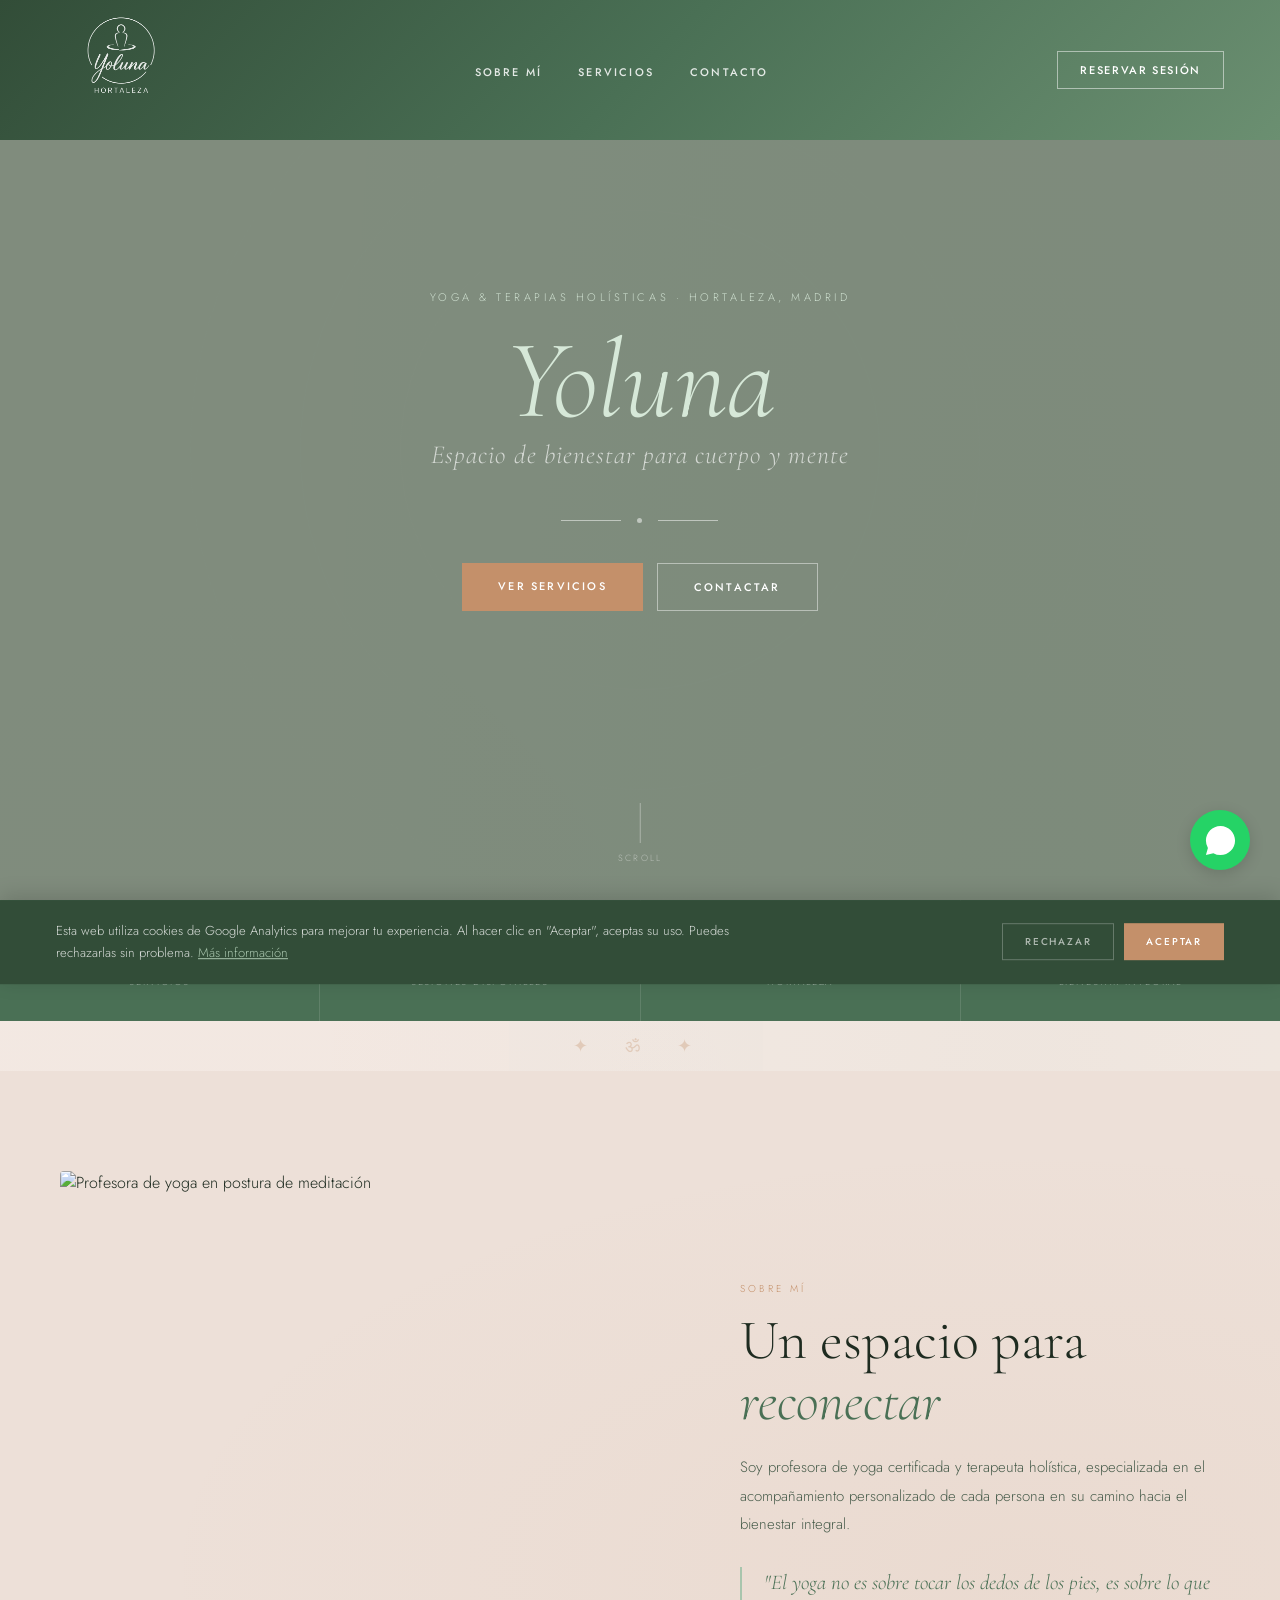
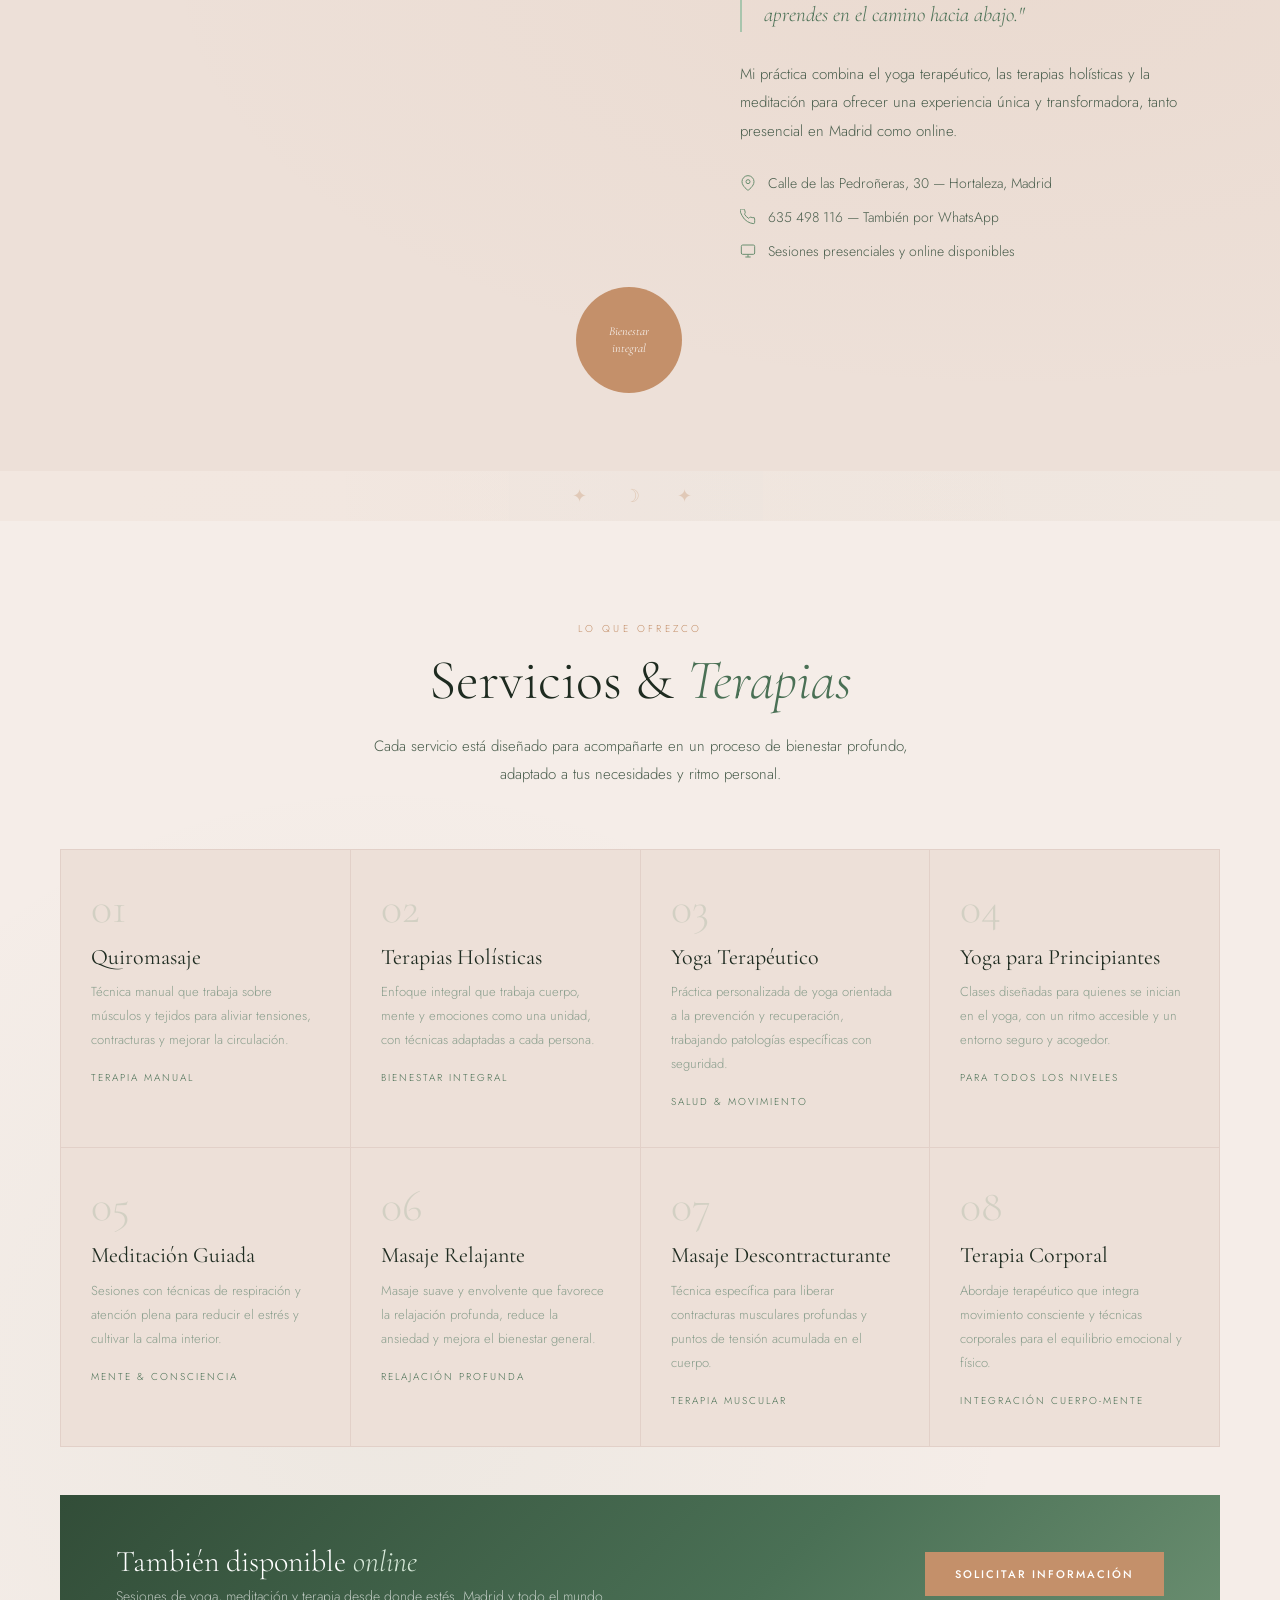
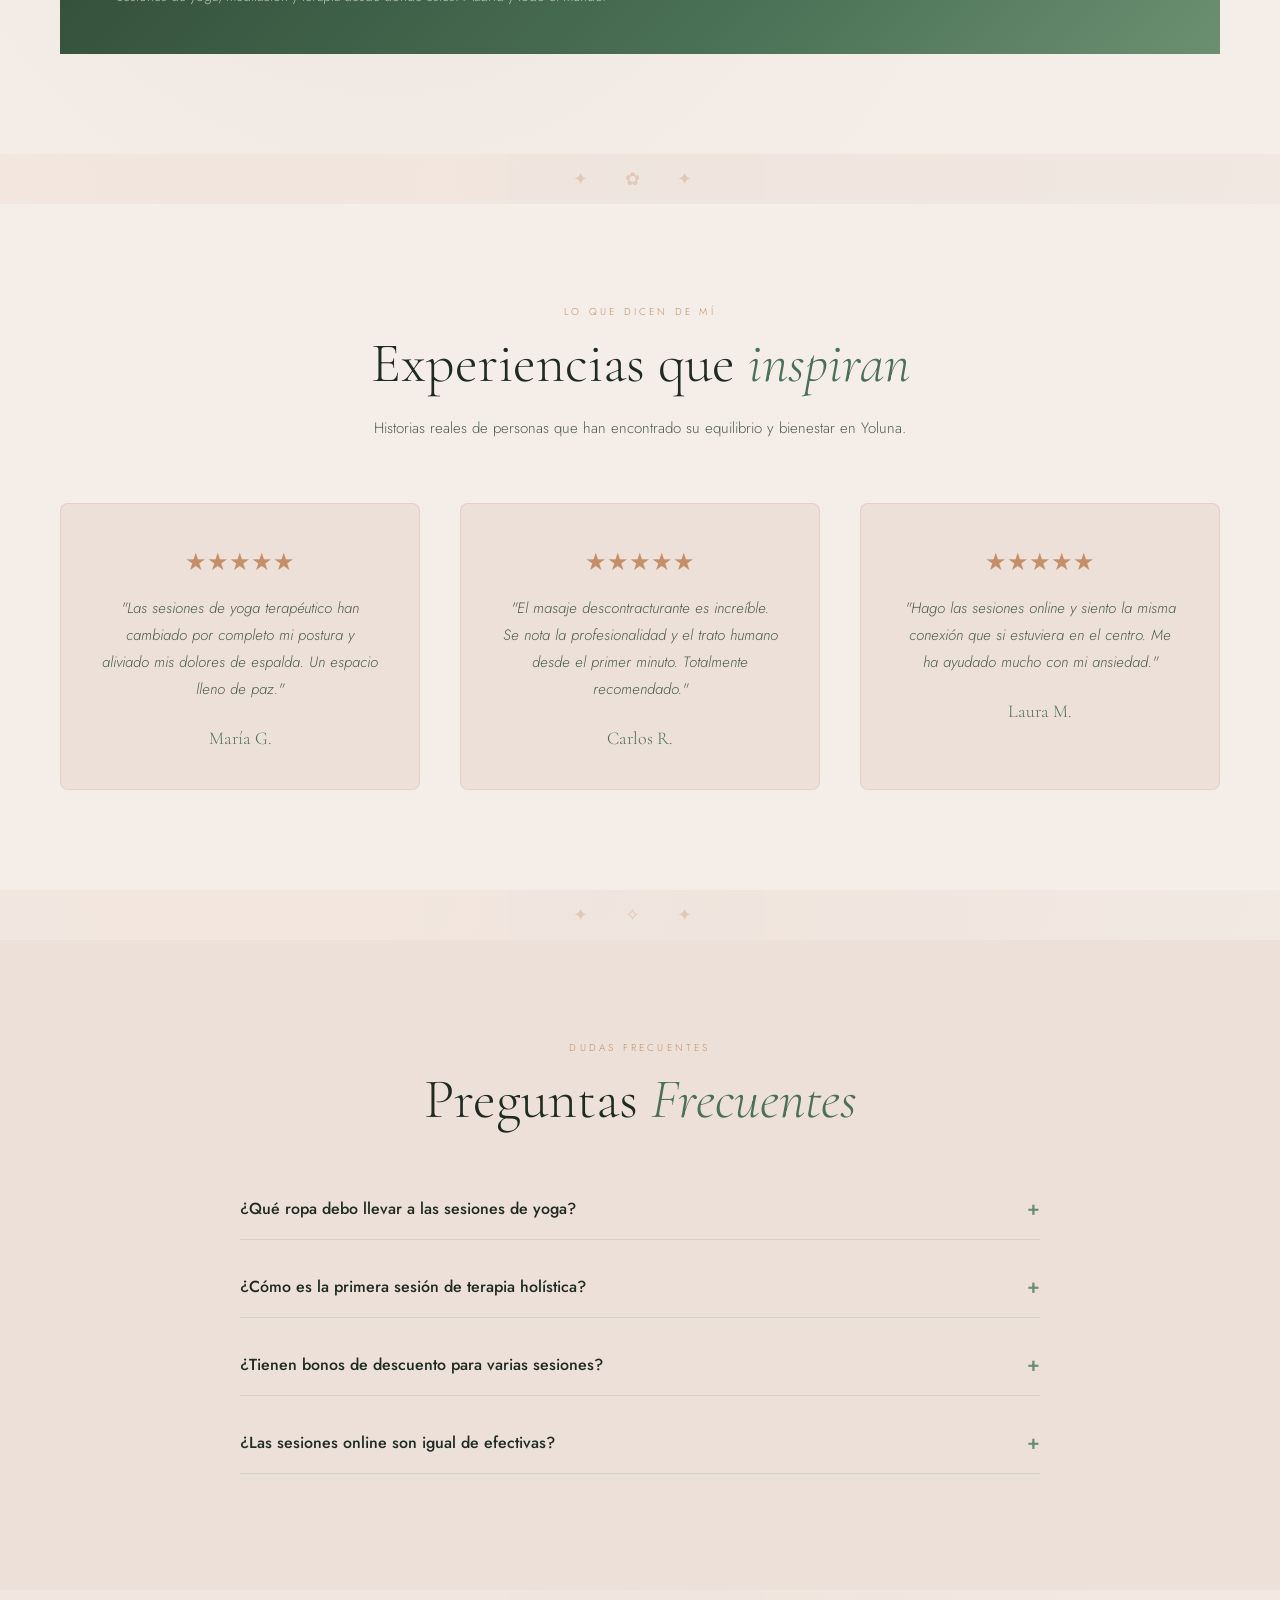
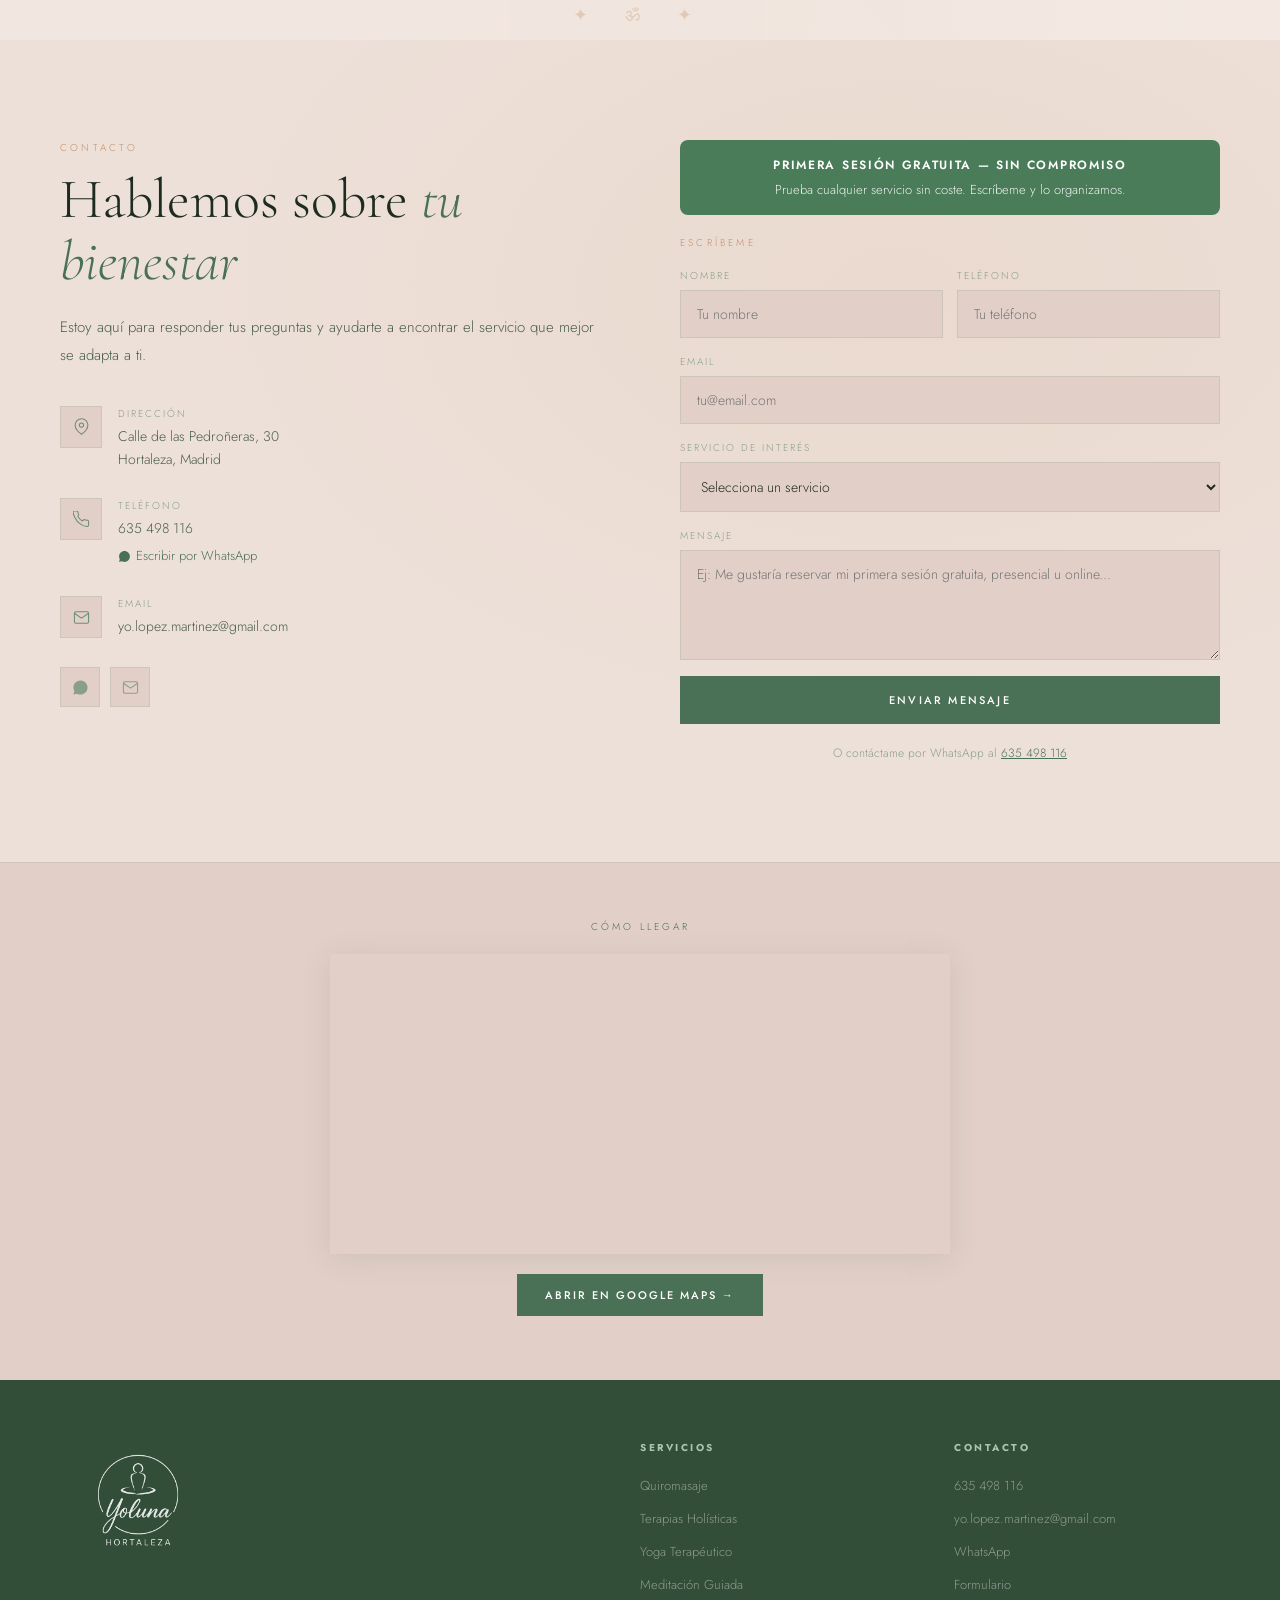
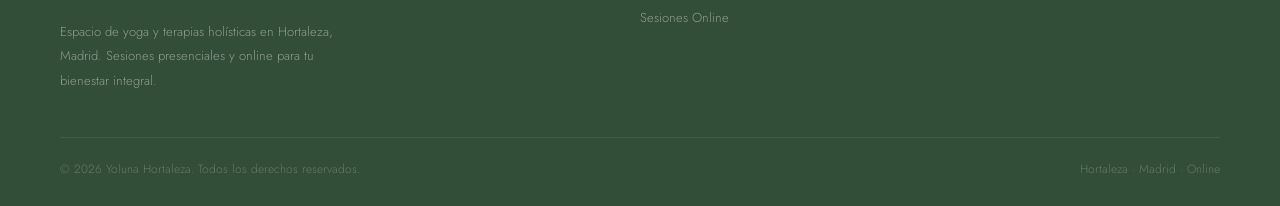
==== index.html @ 214abacf "feat: add cookie consent banner + Google Consent Mode v2" ====
<!DOCTYPE html>
<html lang="es">
<head>
  <!-- Google Consent Mode — denegado hasta aceptar cookies -->
  <script>
    window.dataLayer = window.dataLayer || [];
    function gtag(){dataLayer.push(arguments);}
    gtag('consent', 'default', {
      'ad_storage': 'denied',
      'ad_user_data': 'denied',
      'ad_personalization': 'denied',
      'analytics_storage': 'denied',
      'functionality_storage': 'granted',
      'personalization_storage': 'denied',
      'security_storage': 'granted',
      'wait_for_update': 500
    });
    gtag('js', new Date());
    gtag('config', 'G-PD799NX9HR');
  </script>
  <!-- Google tag (gtag.js) -->
  <script async src="https://www.googletagmanager.com/gtag/js?id=G-PD799NX9HR"></script>
  <meta charset="UTF-8"/>
  <meta name="viewport" content="width=device-width, initial-scale=1.0"/>
  <title>Yoga en Hortaleza | Yoluna — Terapias Holísticas & Bienestar en Madrid</title>
  
  <!-- SEO Meta Tags -->
  <meta name="description" content="Yoga en Hortaleza, Madrid. Descubre Yoluna: yoga terapéutico, masajes descontracturantes, masajes relajantes y terapias holísticas en un espacio de bienestar único. Sesiones presenciales y online."/>
  <meta name="keywords" content="yoga terapéutico, terapias holísticas, masajes, Hortaleza, Madrid, bienestar, meditación, quiromasaje"/>
  <meta name="author" content="Yoluna Hortaleza"/>
  
  <!-- Open Graph / Social Media -->
  <meta property="og:type" content="website"/>
  <meta property="og:title" content="Yoluna Hortaleza — Yoga & Terapias Holísticas"/>
  <meta property="og:description" content="Espacio de bienestar para cuerpo y mente en Hortaleza, Madrid. Yoga, meditación y terapias holísticas."/>
  <meta property="og:image" content="https://yoluna-hortaleza.netlify.app/logo.png"/>
  <meta property="og:url" content="https://yoluna-hortaleza.netlify.app"/>
  <meta property="og:locale" content="es_ES"/>
  
  <!-- Favicon -->
  <link rel="icon" type="image/svg+xml" href="data:image/svg+xml,<svg xmlns='http://www.w3.org/2000/svg' viewBox='0 0 100 100'><text y='.9em' font-size='90'>🌿</text></svg>"/>
  
  <!-- Google Fonts Preconnect -->
  <link rel="preconnect" href="https://fonts.googleapis.com"/>
  <link rel="preconnect" href="https://fonts.gstatic.com" crossorigin/>
  <link href="https://fonts.googleapis.com/css2?family=Cormorant+Garamond:ital,wght@0,300;0,400;0,600;1,300;1,400;1,600&family=Jost:wght@300;400;500&display=swap" rel="stylesheet"/>
  
  <link rel="stylesheet" href="styles.css"/>

  <!-- JSON-LD Structured Data -->
  <script type="application/ld+json">
  {
    "@context": "https://schema.org",
    "@graph": [
      {
        "@type": "WebSite",
        "@id": "https://yoluna-hortaleza.netlify.app/#website",
        "url": "https://yoluna-hortaleza.netlify.app",
        "name": "Yoluna Hortaleza",
        "description": "Yoga en Hortaleza, Madrid. Yoga terapéutico, terapias holísticas, masajes descontracturantes y masajes relajantes. Sesiones presenciales y online.",
        "publisher": {
          "@type": "LocalBusiness",
          "@id": "https://yoluna-hortaleza.netlify.app/#business"
        }
      },
      {
        "@type": "LocalBusiness",
        "@id": "https://yoluna-hortaleza.netlify.app/#business",
        "name": "Yoluna Hortaleza",
        "description": "Yoga en Hortaleza, Madrid. Yoga terapéutico, terapias holísticas, masajes descontracturantes y masajes relajantes. Sesiones presenciales y online.",
        "url": "https://yoluna-hortaleza.netlify.app",
        "telephone": "+34635498116",
        "email": "yo.lopez.martinez@gmail.com",
        "image": "https://yoluna-hortaleza.netlify.app/logo.png",
        "address": {
          "@type": "PostalAddress",
          "streetAddress": "Calle de las Pedroñeras, 30",
          "addressLocality": "Madrid",
          "addressRegion": "Madrid",
          "postalCode": "28033",
          "addressCountry": "ES"
        },
        "geo": {
          "@type": "GeoCoordinates",
          "latitude": 40.4739,
          "longitude": -3.6527
        },
        "openingHoursSpecification": {
          "@type": "OpeningHoursSpecification",
          "dayOfWeek": ["Monday","Tuesday","Wednesday","Thursday","Friday"],
          "opens": "09:00",
          "closes": "20:00"
        },
        "areaServed": ["Madrid", "Online"],
        "priceRange": "€€",
        "sameAs": [
          "https://wa.me/34635498116",
          "https://maps.google.com/?cid=0xb29cdc16118092bb"
        ],
        "hasOfferCatalog": {
          "@type": "OfferCatalog",
          "name": "Servicios de bienestar",
          "itemListElement": [
            { "@type": "Offer", "itemOffered": { "@type": "Service", "name": "Quiromasaje" } },
            { "@type": "Offer", "itemOffered": { "@type": "Service", "name": "Terapias Holísticas" } },
            { "@type": "Offer", "itemOffered": { "@type": "Service", "name": "Yoga Terapéutico" } },
            { "@type": "Offer", "itemOffered": { "@type": "Service", "name": "Meditación Guiada" } },
            { "@type": "Offer", "itemOffered": { "@type": "Service", "name": "Masaje Relajante" } },
            { "@type": "Offer", "itemOffered": { "@type": "Service", "name": "Masaje Descontracturante" } },
            { "@type": "Offer", "itemOffered": { "@type": "Service", "name": "Terapia Corporal" } },
            { "@type": "Offer", "itemOffered": { "@type": "Service", "name": "Sesiones Online" } }
          ]
        }
      },
      {
        "@type": "BreadcrumbList",
        "@id": "https://yoluna-hortaleza.netlify.app/#breadcrumb",
        "itemListElement": [
          {
            "@type": "ListItem",
            "position": 1,
            "name": "Inicio",
            "item": "https://yoluna-hortaleza.netlify.app/"
          },
          {
            "@type": "ListItem",
            "position": 2,
            "name": "Servicios",
            "item": "https://yoluna-hortaleza.netlify.app/#servicios"
          },
          {
            "@type": "ListItem",
            "position": 3,
            "name": "Contacto",
            "item": "https://yoluna-hortaleza.netlify.app/#contacto"
          }
        ]
      },
      {
        "@type": "Review",
        "@id": "https://yoluna-hortaleza.netlify.app/#review-1",
        "author": {
          "@type": "Person",
          "name": "María G."
        },
        "reviewBody": "Las sesiones de yoga terapéutico han cambiado por completo mi postura y aliviado mis dolores de espalda. Un espacio lleno de paz.",
        "reviewRating": {
          "@type": "Rating",
          "ratingValue": "5",
          "bestRating": "5"
        },
        "itemReviewed": {
          "@type": "LocalBusiness",
          "@id": "https://yoluna-hortaleza.netlify.app/#business"
        }
      },
      {
        "@type": "Review",
        "@id": "https://yoluna-hortaleza.netlify.app/#review-2",
        "author": {
          "@type": "Person",
          "name": "Carlos R."
        },
        "reviewBody": "El masaje descontracturante es increíble. Se nota la profesionalidad y el trato humano desde el primer minuto. Totalmente recomendado.",
        "reviewRating": {
          "@type": "Rating",
          "ratingValue": "5",
          "bestRating": "5"
        },
        "itemReviewed": {
          "@type": "LocalBusiness",
          "@id": "https://yoluna-hortaleza.netlify.app/#business"
        }
      },
      {
        "@type": "Review",
        "@id": "https://yoluna-hortaleza.netlify.app/#review-3",
        "author": {
          "@type": "Person",
          "name": "Laura M."
        },
        "reviewBody": "Hago las sesiones online y siento la misma conexión que si estuviera en el centro. Me ha ayudado mucho con mi ansiedad.",
        "reviewRating": {
          "@type": "Rating",
          "ratingValue": "5",
          "bestRating": "5"
        },
        "itemReviewed": {
          "@type": "LocalBusiness",
          "@id": "https://yoluna-hortaleza.netlify.app/#business"
        }
      }
    ]
  }
  </script>
</head>
<body>

  

<!-- ══ NAV ══ -->
<nav id="navbar">
  <a class="nav-logo" href="#hero">
    <img src="logo.png" alt="Yoluna Hortaleza">
  </a>
  <ul class="nav-links">
    <li><a href="#nosotros">Sobre mí</a></li>
    <li><a href="#servicios">Servicios</a></li>
    <li><a href="#contacto">Contacto</a></li>
  </ul>
  <a class="nav-cta" href="#contacto">Reservar sesión</a>
  <div class="hamburger" id="hamburger" onclick="toggleMenu()" aria-label="Abrir menú" role="button" tabindex="0">
    <span></span><span></span><span></span>
  </div>
</nav>

<!-- ══ MOBILE MENU ══ -->
<div class="mobile-menu" id="mobileMenu">
  <button class="mobile-close" onclick="toggleMenu()" aria-label="Cerrar menú">✕</button>
  <a href="#nosotros" onclick="toggleMenu()">Sobre mí</a>
  <a href="#servicios" onclick="toggleMenu()">Servicios</a>
  <a href="#contacto" onclick="toggleMenu()">Contacto</a>
  <a href="#contacto" onclick="toggleMenu()" class="mobile-reservar">Reservar sesión</a>
</div>

<main>
<!-- ══ HERO ══ -->
<section id="hero">
  <div class="hero-slider">
    <div class="hero-slide slide-1"></div>
    <div class="hero-slide slide-2"></div>
    <div class="hero-slide slide-3"></div>
    <div class="hero-overlay"></div>
  </div>
  <div class="hero-ring hr1"></div>
  <div class="hero-ring hr2"></div>
  <div class="hero-ring hr3"></div>
  <div class="hero-content">
    <p class="hero-eyebrow">Yoga &amp; Terapias Holísticas · Hortaleza, Madrid</p>
    <h1 class="hero-title"><em>Yoluna</em></h1>
    <p class="hero-subtitle">Espacio de bienestar para cuerpo y mente</p>
    <div class="hero-ornament"><div class="hero-ornament-dot"></div></div>
    <div class="hero-actions">
      <a class="btn-primary" href="#servicios">Ver servicios</a>
      <a class="btn-outline" href="#contacto">Contactar</a>
    </div>
  </div>
  <div class="hero-scroll">
    <div class="scroll-line"></div>
    <span>Scroll</span>
  </div>
</section>

<!-- ══ STRIP ══ -->
<div class="intro-strip">
  <div class="intro-stat"><div class="num">8</div><div class="label">Servicios</div></div>
  <div class="intro-stat"><div class="num">Online</div><div class="label">Sesiones disponibles</div></div>
  <div class="intro-stat"><div class="num">Madrid</div><div class="label">Hortaleza</div></div>
  <div class="intro-stat"><div class="num">360°</div><div class="label">Bienestar integral</div></div>
</div>

<!-- Separador espiritual -->
<div class="section-ornament">✦ ॐ ✦</div>

<!-- ══ ABOUT ══ -->
<section id="nosotros">
  <div class="about-inner">
    <div class="about-image-wrap fade-in">
      <img src="https://images.unsplash.com/photo-1599901860904-17e6ed7083a0?q=80&w=800&auto=format&fit=crop" alt="Profesora de yoga en postura de meditación" loading="lazy" width="600" height="800" style="width:100%; display:block; aspect-ratio:3/4; object-fit:cover; border-radius: 4px;">
      <div class="about-badge"><span>Bienestar<br>integral</span></div>
    </div>

    <div class="about-content fade-in d1">
      <p class="section-eyebrow">Sobre mí</p>
      <h2 class="section-title">Un espacio para <em>reconectar</em></h2>
      <p class="section-body">Soy profesora de yoga certificada y terapeuta holística, especializada en el acompañamiento personalizado de cada persona en su camino hacia el bienestar integral.</p>
      <blockquote class="about-quote">"El yoga no es sobre tocar los dedos de los pies, es sobre lo que aprendes en el camino hacia abajo."</blockquote>
      <p class="section-body">Mi práctica combina el yoga terapéutico, las terapias holísticas y la meditación para ofrecer una experiencia única y transformadora, tanto presencial en Madrid como online.</p>
      <div class="about-info">
        <div class="about-info-item">
          <svg width="16" height="16" viewBox="0 0 24 24" fill="none" stroke="currentColor" stroke-width="1.5"><path d="M21 10c0 7-9 13-9 13s-9-6-9-13a9 9 0 0118 0z"/><circle cx="12" cy="10" r="3"/></svg>
          <span>Calle de las Pedroñeras, 30 — Hortaleza, Madrid</span>
        </div>
        <div class="about-info-item">
          <svg width="16" height="16" viewBox="0 0 24 24" fill="none" stroke="currentColor" stroke-width="1.5"><path d="M22 16.92v3a2 2 0 01-2.18 2 19.79 19.79 0 01-8.63-3.07A19.5 19.5 0 013.07 9.8a19.79 19.79 0 01-3.07-8.63A2 2 0 012 0h3a2 2 0 012 1.72c.127.96.361 1.903.7 2.81a2 2 0 01-.45 2.11L6.91 7.91a16 16 0 006.16 6.16l1.27-1.27a2 2 0 012.11-.45c.907.339 1.85.573 2.81.7A2 2 0 0122 14.92z"/></svg>
          <span>635 498 116 — También por WhatsApp</span>
        </div>
        <div class="about-info-item">
          <svg width="16" height="16" viewBox="0 0 24 24" fill="none" stroke="currentColor" stroke-width="1.5"><rect x="2" y="3" width="20" height="14" rx="2"/><path d="M8 21h8m-4-4v4"/></svg>
          <span>Sesiones presenciales y online disponibles</span>
        </div>
      </div>
    </div>
  </div>
</section>

<!-- Separador espiritual -->
<div class="section-ornament">✦ ☽ ✦</div>

<!-- ══ SERVICES ══ -->
<section id="servicios">
  <div class="services-inner">
    <div class="services-header fade-in">
      <p class="section-eyebrow">Lo que ofrezco</p>
      <h2 class="section-title">Servicios &amp; <em>Terapias</em></h2>
      <p class="section-body">Cada servicio está diseñado para acompañarte en un proceso de bienestar profundo, adaptado a tus necesidades y ritmo personal.</p>
    </div>
    <div class="services-grid">
      <div class="service-card fade-in"><div class="service-number">01</div><h3 class="service-name">Quiromasaje</h3><p class="service-desc">Técnica manual que trabaja sobre músculos y tejidos para aliviar tensiones, contracturas y mejorar la circulación.</p><span class="service-tag">Terapia manual</span></div>
      <div class="service-card fade-in d1"><div class="service-number">02</div><h3 class="service-name">Terapias Holísticas</h3><p class="service-desc">Enfoque integral que trabaja cuerpo, mente y emociones como una unidad, con técnicas adaptadas a cada persona.</p><span class="service-tag">Bienestar integral</span></div>
      <div class="service-card fade-in d2"><div class="service-number">03</div><h3 class="service-name">Yoga Terapéutico</h3><p class="service-desc">Práctica personalizada de yoga orientada a la prevención y recuperación, trabajando patologías específicas con seguridad.</p><span class="service-tag">Salud &amp; movimiento</span></div>
      <div class="service-card fade-in"><div class="service-number">04</div><h3 class="service-name">Yoga para Principiantes</h3><p class="service-desc">Clases diseñadas para quienes se inician en el yoga, con un ritmo accesible y un entorno seguro y acogedor.</p><span class="service-tag">Para todos los niveles</span></div>
      <div class="service-card fade-in d1"><div class="service-number">05</div><h3 class="service-name">Meditación Guiada</h3><p class="service-desc">Sesiones con técnicas de respiración y atención plena para reducir el estrés y cultivar la calma interior.</p><span class="service-tag">Mente &amp; consciencia</span></div>
      <div class="service-card fade-in d2"><div class="service-number">06</div><h3 class="service-name">Masaje Relajante</h3><p class="service-desc">Masaje suave y envolvente que favorece la relajación profunda, reduce la ansiedad y mejora el bienestar general.</p><span class="service-tag">Relajación profunda</span></div>
      <div class="service-card fade-in"><div class="service-number">07</div><h3 class="service-name">Masaje Descontracturante</h3><p class="service-desc">Técnica específica para liberar contracturas musculares profundas y puntos de tensión acumulada en el cuerpo.</p><span class="service-tag">Terapia muscular</span></div>
      <div class="service-card fade-in d1"><div class="service-number">08</div><h3 class="service-name">Terapia Corporal</h3><p class="service-desc">Abordaje terapéutico que integra movimiento consciente y técnicas corporales para el equilibrio emocional y físico.</p><span class="service-tag">Integración cuerpo-mente</span></div>
    </div>
    <div class="online-banner fade-in">
      <div>
        <h3>También disponible <em>online</em></h3>
        <p>Sesiones de yoga, meditación y terapia desde donde estés. Madrid y todo el mundo.</p>
      </div>
      <a class="btn-online" href="#contacto">Solicitar información</a>
    </div>
  </div>
</section>

<!-- Separador espiritual -->
<div class="section-ornament">✦ ✿ ✦</div>

<!-- ══ TESTIMONIOS ══ -->
<section id="testimonios" style="padding: 100px 56px; background: var(--cream); text-align: center;">
  <div style="max-width: 1160px; margin: 0 auto;">
    <div class="fade-in">
      <p class="section-eyebrow">Lo que dicen de mí</p>
      <h2 class="section-title">Experiencias que <em>inspiran</em></h2>
      <p class="section-body" style="margin: 0 auto 60px;">Historias reales de personas que han encontrado su equilibrio y bienestar en Yoluna.</p>
    </div>
    <div style="display: grid; grid-template-columns: repeat(auto-fit, minmax(300px, 1fr)); gap: 40px;">
      <div class="fade-in" style="background: var(--cream-warm); padding: 40px; border: 1px solid var(--border-rose); border-radius: 8px;">
        <div style="color: var(--rose); font-size: 24px; margin-bottom: 16px;">★★★★★</div>
        <p style="font-size: 15px; line-height: 1.8; color: var(--text-mid); margin-bottom: 24px; font-style: italic;">"Las sesiones de yoga terapéutico han cambiado por completo mi postura y aliviado mis dolores de espalda. Un espacio lleno de paz."</p>
        <p style="font-family: 'Cormorant Garamond', serif; font-size: 18px; color: var(--sage-dark);">María G.</p>
      </div>
      <div class="fade-in d1" style="background: var(--cream-warm); padding: 40px; border: 1px solid var(--border-rose); border-radius: 8px;">
        <div style="color: var(--rose); font-size: 24px; margin-bottom: 16px;">★★★★★</div>
        <p style="font-size: 15px; line-height: 1.8; color: var(--text-mid); margin-bottom: 24px; font-style: italic;">"El masaje descontracturante es increíble. Se nota la profesionalidad y el trato humano desde el primer minuto. Totalmente recomendado."</p>
        <p style="font-family: 'Cormorant Garamond', serif; font-size: 18px; color: var(--sage-dark);">Carlos R.</p>
      </div>
      <div class="fade-in d2" style="background: var(--cream-warm); padding: 40px; border: 1px solid var(--border-rose); border-radius: 8px;">
        <div style="color: var(--rose); font-size: 24px; margin-bottom: 16px;">★★★★★</div>
        <p style="font-size: 15px; line-height: 1.8; color: var(--text-mid); margin-bottom: 24px; font-style: italic;">"Hago las sesiones online y siento la misma conexión que si estuviera en el centro. Me ha ayudado mucho con mi ansiedad."</p>
        <p style="font-family: 'Cormorant Garamond', serif; font-size: 18px; color: var(--sage-dark);">Laura M.</p>
      </div>
    </div>
  </div>
</section>

<!-- Separador espiritual -->
<div class="section-ornament">✦ ✧ ✦</div>

<!-- ══ FAQ ══ -->
<section id="faq" style="padding: 100px 56px; background: var(--cream-warm);">
  <div style="max-width: 800px; margin: 0 auto;">
    <div class="fade-in" style="text-align: center; margin-bottom: 48px;">
      <p class="section-eyebrow">Dudas frecuentes</p>
      <h2 class="section-title">Preguntas <em>Frecuentes</em></h2>
    </div>
    
    <div class="faq-list fade-in d1">
      <div class="faq-item">
        <button class="faq-question" aria-expanded="false">¿Qué ropa debo llevar a las sesiones de yoga?</button>
        <div class="faq-answer">
          <p>Te recomiendo llevar ropa cómoda y elástica que te permita moverte con libertad. No es necesario calzado, ya que practicamos descalzos sobre la esterilla.</p>
        </div>
      </div>
      <div class="faq-item">
        <button class="faq-question" aria-expanded="false">¿Cómo es la primera sesión de terapia holística?</button>
        <div class="faq-answer">
          <p>La primera sesión incluye una charla inicial para conocer tu estado actual, necesidades y objetivos. A partir de ahí, diseñamos un plan de trabajo personalizado combinando las técnicas más adecuadas para ti.</p>
        </div>
      </div>
      <div class="faq-item">
        <button class="faq-question" aria-expanded="false">¿Tienen bonos de descuento para varias sesiones?</button>
        <div class="faq-answer">
          <p>Sí, ofrezco bonos de 4 y 8 sesiones con un precio reducido, ideales para tratamientos continuados o para quienes desean mantener una práctica regular de yoga.</p>
        </div>
      </div>
      <div class="faq-item">
        <button class="faq-question" aria-expanded="false">¿Las sesiones online son igual de efectivas?</button>
        <div class="faq-answer">
          <p>¡Totalmente! Las sesiones online están adaptadas para que recibas la misma atención personalizada. Solo necesitas un espacio tranquilo en casa, buena conexión a internet y tu esterilla.</p>
        </div>
      </div>
    </div>
  </div>
</section>

<!-- Separador espiritual -->
<div class="section-ornament">✦ ॐ ✦</div>

<!-- ══ CONTACTO ══ -->
<section id="contacto">
  <div class="contact-inner">
    <div class="fade-in">
      <p class="section-eyebrow">Contacto</p>
      <h2 class="section-title">Hablemos sobre <em>tu bienestar</em></h2>
      <p class="section-body">Estoy aquí para responder tus preguntas y ayudarte a encontrar el servicio que mejor se adapta a ti.</p>
      <div class="contact-info">
        <div class="contact-item">
          <div class="contact-icon"><svg width="17" height="17" viewBox="0 0 24 24" fill="none" stroke="currentColor" stroke-width="1.5"><path d="M21 10c0 7-9 13-9 13s-9-6-9-13a9 9 0 0118 0z"/><circle cx="12" cy="10" r="3"/></svg></div>
          <div><div class="contact-label">Dirección</div><div class="contact-value">Calle de las Pedroñeras, 30<br>Hortaleza, Madrid</div></div>
        </div>
        <div class="contact-item">
          <div class="contact-icon"><svg width="17" height="17" viewBox="0 0 24 24" fill="none" stroke="currentColor" stroke-width="1.5"><path d="M22 16.92v3a2 2 0 01-2.18 2 19.79 19.79 0 01-8.63-3.07A19.5 19.5 0 013.07 9.8a19.79 19.79 0 01-3.07-8.63A2 2 0 012 0h3a2 2 0 012 1.72c.127.96.361 1.903.7 2.81a2 2 0 01-.45 2.11L6.91 7.91a16 16 0 006.16 6.16l1.27-1.27a2 2 0 012.11-.45c.907.339 1.85.573 2.81.7A2 2 0 0122 14.92z"/></svg></div>
          <div>
            <div class="contact-label">Teléfono</div>
            <div class="contact-value">
              <a href="tel:+34635498116">635 498 116</a><br>
              <a class="wa-link" href="https://wa.me/34635498116" target="_blank">
                <svg width="13" height="13" viewBox="0 0 24 24" fill="currentColor"><path d="M17.472 14.382c-.297-.149-1.758-.867-2.03-.967-.273-.099-.471-.148-.67.15-.197.297-.767.966-.94 1.164-.173.199-.347.223-.644.075-.297-.15-1.255-.463-2.39-1.475-.883-.788-1.48-1.761-1.653-2.059-.173-.297-.018-.458.13-.606.134-.133.298-.347.446-.52.149-.174.198-.298.298-.497.099-.198.05-.371-.025-.52-.075-.149-.669-1.612-.916-2.207-.242-.579-.487-.5-.669-.51-.173-.008-.371-.01-.57-.01-.198 0-.52.074-.792.372-.272.297-1.04 1.016-1.04 2.479 0 1.462 1.065 2.875 1.213 3.074.149.198 2.096 3.2 5.077 4.487.709.306 1.262.489 1.694.625.712.227 1.36.195 1.871.118.571-.085 1.758-.719 2.006-1.413.248-.694.248-1.289.173-1.413-.074-.124-.272-.198-.57-.347z"/><path d="M11.99 2C6.479 2 2 6.478 2 11.99a9.97 9.97 0 001.367 5.072L2 22l5.087-1.337A9.946 9.946 0 0011.99 22c5.51 0 9.988-4.478 9.988-9.989C21.978 6.48 17.5 2 11.99 2z"/></svg>
                Escribir por WhatsApp
              </a>
            </div>
          </div>
        </div>
        <div class="contact-item">
          <div class="contact-icon"><svg width="17" height="17" viewBox="0 0 24 24" fill="none" stroke="currentColor" stroke-width="1.5"><path d="M4 4h16c1.1 0 2 .9 2 2v12c0 1.1-.9 2-2 2H4c-1.1 0-2-.9-2-2V6c0-1.1.9-2 2-2z"/><polyline points="22,6 12,13 2,6"/></svg></div>
          <div><div class="contact-label">Email</div><div class="contact-value"><a href="mailto:yo.lopez.martinez@gmail.com">yo.lopez.martinez@gmail.com</a></div></div>
        </div>
      </div>
      <div class="social-links">
        <a class="social-link" href="https://wa.me/34635498116" target="_blank" title="WhatsApp" aria-label="Contactar por WhatsApp">
          <svg width="17" height="17" viewBox="0 0 24 24" fill="currentColor"><path d="M17.472 14.382c-.297-.149-1.758-.867-2.03-.967-.273-.099-.471-.148-.67.15-.197.297-.767.966-.94 1.164-.173.199-.347.223-.644.075-.297-.15-1.255-.463-2.39-1.475-.883-.788-1.48-1.761-1.653-2.059-.173-.297-.018-.458.13-.606.134-.133.298-.347.446-.52.149-.174.198-.298.298-.497.099-.198.05-.371-.025-.52-.075-.149-.669-1.612-.916-2.207-.242-.579-.487-.5-.669-.51-.173-.008-.371-.01-.57-.01-.198 0-.52.074-.792.372-.272.297-1.04 1.016-1.04 2.479 0 1.462 1.065 2.875 1.213 3.074.149.198 2.096 3.2 5.077 4.487.709.306 1.262.489 1.694.625.712.227 1.36.195 1.871.118.571-.085 1.758-.719 2.006-1.413.248-.694.248-1.289.173-1.413-.074-.124-.272-.198-.57-.347z"/><path d="M11.99 2C6.479 2 2 6.478 2 11.99a9.97 9.97 0 001.367 5.072L2 22l5.087-1.337A9.946 9.946 0 0011.99 22c5.51 0 9.988-4.478 9.988-9.989C21.978 6.48 17.5 2 11.99 2z"/></svg>
        </a>
        <a class="social-link" href="mailto:yo.lopez.martinez@gmail.com" title="Email" aria-label="Enviar correo electrónico">
          <svg width="17" height="17" viewBox="0 0 24 24" fill="none" stroke="currentColor" stroke-width="1.5"><path d="M4 4h16c1.1 0 2 .9 2 2v12c0 1.1-.9 2-2 2H4c-1.1 0-2-.9-2-2V6c0-1.1.9-2 2-2z"/><polyline points="22,6 12,13 2,6"/></svg>
        </a>
      </div>
    </div>

    <div class="fade-in d1">
      <div style="background:#4a7c59;color:white;text-align:center;padding:16px 24px;border-radius:8px;margin-bottom:20px;">
  <p style="font-family:'Jost',sans-serif;font-size:12px;letter-spacing:0.14em;text-transform:uppercase;font-weight:600;margin:0 0 6px;">Primera sesión gratuita — sin compromiso</p>
  <p style="font-family:'Jost',sans-serif;font-size:13px;margin:0;opacity:0.9;">Prueba cualquier servicio sin coste. Escríbeme y lo organizamos.</p>
</div>
      <p class="section-eyebrow" style="margin-top:4px;">Escríbeme</p>

      <form id="contactForm" name="contacto-yoluna" method="POST" data-netlify="true" netlify-honeypot="bot-field" style="margin-top:18px;display:flex;flex-direction:column;gap:16px;" onsubmit="handleFormSubmit(event)">
        <!-- Formulario configurado para Netlify -->
        <input type="hidden" name="form-name" value="contacto-yoluna"/>
        <p style="display:none;"><input name="bot-field"/></p>
        <div class="form-row">
          <div class="form-group"><label>Nombre</label><input type="text" name="nombre" placeholder="Tu nombre" required/></div>
          <div class="form-group"><label>Teléfono</label><input type="tel" name="telefono" placeholder="Tu teléfono"/></div>
        </div>
        <div class="form-group"><label>Email</label><input type="email" name="email" placeholder="tu@email.com" required/></div>
        <div class="form-group">
          <label>Servicio de interés</label>
          <select name="servicio">
            <option value="">Selecciona un servicio</option>
            <option>Quiromasaje</option>
            <option>Terapias Holísticas</option>
            <option>Yoga Terapéutico</option>
            <option>Yoga para Principiantes</option>
            <option>Meditación Guiada</option>
            <option>Masaje Relajante</option>
            <option>Masaje Descontracturante</option>
            <option>Terapia Corporal</option>
            <option>Sesión Online</option>
          </select>
        </div>
        <div class="form-group"><label>Mensaje</label><textarea name="mensaje" placeholder="Ej: Me gustaría reservar mi primera sesión gratuita, presencial u online..." required></textarea></div>
        <button type="submit" class="btn-form">Enviar mensaje</button>
        <p style="font-size:12px;color:var(--text-light);text-align:center;margin-top:4px;">O contáctame por WhatsApp al <a href="https://wa.me/34635498116" target="_blank" style="color:var(--sage-dark);">635 498 116</a></p>
      </form>

      <div id="formSuccess" style="display:none;text-align:center;padding:40px 20px;">
        <div style="font-size:36px;margin-bottom:16px;">🌿</div>
        <h3 style="font-family:'Cormorant Garamond',serif;font-size:24px;font-weight:300;color:var(--sage-dark);margin-bottom:10px;">¡Mensaje enviado!</h3>
        <p style="font-size:14px;color:var(--text-mid);line-height:1.7;">Gracias por escribirme. Me pondré en contacto contigo en breve.</p>
        <button onclick="resetForm()" style="margin-top:24px;background:none;border:1px solid var(--sage);color:var(--sage-dark);font-family:'Jost',sans-serif;font-size:11px;letter-spacing:0.18em;text-transform:uppercase;padding:12px 24px;cursor:pointer;">Enviar otro mensaje</button>
      </div>
    </div>
  </div>
</section>

<!-- ══ MAPA ══ -->
<div class="map-section">
  <p class="map-label">Cómo llegar</p>
  <div class="map-wrap">
    <iframe
      src="https://www.google.com/maps/embed?pb=!1m18!1m12!1m3!1d3034.5!2d-3.6527!3d40.4739!2m3!1f0!2f0!3f0!3m2!1i1024!2i768!4f13.1!3m3!1m2!1s0xd422f3b6b6b6b6b%3A0x0!2sCalle+de+las+Pedroneras+30%2C+Hortaleza%2C+Madrid!5e0!3m2!1ses!2ses!4v1"
      allowfullscreen="" loading="lazy"
      referrerpolicy="no-referrer-when-downgrade"
      title="Ubicación Yoluna Hortaleza">
    </iframe>
  </div>
  <a class="map-btn" href="https://maps.google.com/?q=Calle+de+las+Pedroneras+30+Hortaleza+Madrid" target="_blank">Abrir en Google Maps →</a>
</div>
</main>

<!-- ══ FOOTER ══ -->
<footer>
  <div class="footer-inner">
    <div class="footer-brand">
      <img src="logo.png" alt="Yoluna Hortaleza">
      <p>Espacio de yoga y terapias holísticas en Hortaleza, Madrid. Sesiones presenciales y online para tu bienestar integral.</p>
    </div>
    <div class="footer-col">
      <h4>Servicios</h4>
      <ul>
        <li><a href="#servicios">Quiromasaje</a></li>
        <li><a href="#servicios">Terapias Holísticas</a></li>
        <li><a href="#servicios">Yoga Terapéutico</a></li>
        <li><a href="#servicios">Meditación Guiada</a></li>
        <li><a href="#servicios">Sesiones Online</a></li>
      </ul>
    </div>
    <div class="footer-col">
      <h4>Contacto</h4>
      <ul>
        <li><a href="tel:+34635498116">635 498 116</a></li>
        <li><a href="mailto:yo.lopez.martinez@gmail.com">yo.lopez.martinez@gmail.com</a></li>
        <li><a href="https://wa.me/34635498116">WhatsApp</a></li>
        <li><a href="#contacto">Formulario</a></li>
      </ul>
    </div>
  </div>
  <div class="footer-bottom">
    <span>© <span id="year"></span> Yoluna Hortaleza. Todos los derechos reservados.</span>
    <span>Hortaleza · Madrid · Online</span>
  </div>
</footer>

<!-- ══ WHATSAPP FLOTANTE ══ -->
<a href="https://wa.me/34635498116" class="whatsapp-float" target="_blank" aria-label="Contactar por WhatsApp">
  <svg viewBox="0 0 24 24" fill="currentColor">
    <path d="M17.472 14.382c-.297-.149-1.758-.867-2.03-.967-.273-.099-.471-.148-.67.15-.197.297-.767.966-.94 1.164-.173.199-.347.223-.644.075-.297-.15-1.255-.463-2.39-1.475-.883-.788-1.48-1.761-1.653-2.059-.173-.297-.018-.458.13-.606.134-.133.298-.347.446-.52.149-.174.198-.298.298-.497.099-.198.05-.371-.025-.52-.075-.149-.669-1.612-.916-2.207-.242-.579-.487-.5-.669-.51-.173-.008-.371-.01-.57-.01-.198 0-.52.074-.792.372-.272.297-1.04 1.016-1.04 2.479 0 1.462 1.065 2.875 1.213 3.074.149.198 2.096 3.2 5.077 4.487.709.306 1.262.489 1.694.625.712.227 1.36.195 1.871.118.571-.085 1.758-.719 2.006-1.413.248-.694.248-1.289.173-1.413-.074-.124-.272-.198-.57-.347z"/>
    <path d="M11.99 2C6.479 2 2 6.478 2 11.99a9.97 9.97 0 001.367 5.072L2 22l5.087-1.337A9.946 9.946 0 0011.99 22c5.51 0 9.988-4.478 9.988-9.989C21.978 6.48 17.5 2 11.99 2z"/>
  </svg>
</a>

<script>document.getElementById('year').textContent = new Date().getFullYear();</script>
<script src="script.js"></script>

<!-- ══ AVISO DE COOKIES ══ -->
<div id="cookieConsent" class="cookie-consent">
  <p>Esta web utiliza cookies de Google Analytics para mejorar tu experiencia. Al hacer clic en "Aceptar", aceptas su uso. Puedes rechazarlas sin problema. <a href="https://policies.google.com/privacy" target="_blank">Más información</a></p>
  <div class="cookie-actions">
    <button class="cookie-btn cookie-btn-reject" onclick="rejectCookies()">Rechazar</button>
    <button class="cookie-btn cookie-btn-accept" onclick="acceptCookies()">Aceptar</button>
  </div>
</div>

</body>
</html>
---- styles.css ----
/* ══════════════════════════════════════
   PALETA: Verde salvia · Rosa polvorienta · Crema cálida
   Premium · Zen · Femenino
══════════════════════════════════════ */
:root {
  /* Verdes principales */
  --sage:        #6B8F71;   /* verde salvia medio */
  --sage-dark:   #4A7055;   /* verde profundo — botones, nav */
  --sage-deep:   #324D38;   /* verde muy oscuro — hero */
  --sage-light:  #A8C5AD;   /* verde claro — acentos */
  --sage-pale:   #D6E8D8;   /* verde muy suave */

  /* Rosas polvorientos — toque femenino */
  --rose:        #C4906A;   /* terracota rosa suave */
  --rose-light:  #DDB89A;   /* rosa claro */
  --rose-pale:   #F2E8E0;   /* rosa casi crema */

  /* Fondos — Pergamino rosado espiritual */
  --cream:       #F5EDE8;   /* rosa hueso suave — fondo principal */
  --cream-warm:  #EDE0D8;   /* pergamino rosado — secciones */
  --cream-deep:  #E2D0C8;   /* rosa tostado — tarjetas, campos */

  /* Texto */
  --text:        #1E2B20;   /* texto principal oscuro */
  --text-mid:    #4A5E4D;   /* texto intermedio */
  --text-light:  #8A9E8D;   /* texto suave */

  --white:       #FFFFFF;
  --border:      rgba(107,143,113,0.18);
  --border-rose: rgba(196,144,106,0.2);
}

*, *::before, *::after { box-sizing: border-box; margin: 0; padding: 0; }
html { scroll-behavior: smooth; }
body {
  background-color: var(--cream);
  /* Textura sutil tipo papel/pergamino */
  background-image:
    radial-gradient(ellipse at 20% 50%, rgba(196,144,106,0.06) 0%, transparent 60%),
    radial-gradient(ellipse at 80% 20%, rgba(107,143,113,0.05) 0%, transparent 50%),
    radial-gradient(ellipse at 60% 80%, rgba(196,144,106,0.04) 0%, transparent 40%);
  color: var(--text);
  font-family: 'Jost', sans-serif;
  font-weight: 300;
  overflow-x: hidden;
}

/* ══ NAV ══ */
nav {
  position: fixed; top: 0; left: 0; right: 0; z-index: 100;
  display: flex; align-items: center; justify-content: space-between;
  padding: 0 56px; height: 140px; /* Aumentado para acomodar el logo de 130px */
  background: linear-gradient(135deg, var(--sage-deep) 0%, var(--sage-dark) 50%, var(--sage) 100%);
  transition: background 0.5s, box-shadow 0.5s, height 0.5s; /* Añadida transición de altura */
}
nav.scrolled {
  background: var(--sage-dark);
  box-shadow: 0 2px 20px rgba(50,77,56,0.3);
  height: 90px; /* Hacemos la barra más pequeña al hacer scroll */
}
nav.scrolled .nav-logo img {
  height: 70px; /* Reducimos el logo al hacer scroll */
  width: 70px;
}
.nav-logo { display: flex; align-items: center; gap: 12px; text-decoration: none; }
.nav-logo img {
  height: 130px;
  width: 130px;
  object-fit: contain; /* Para que el logo no se corte */
  border-radius: 50%;
  mix-blend-mode: screen; /* Cambiado a screen por defecto */
  filter: invert(1) contrast(1.2); /* Invertido por defecto para que sea blanco */
  transition: transform 0.3s ease, height 0.5s ease, width 0.5s ease; /* Transiciones suaves */
}
nav.scrolled .nav-logo img {
  /* Al hacer scroll mantenemos el mismo estilo, solo cambia el tamaño definido arriba */
}
.nav-logo:hover img { transform: scale(1.05); }

.nav-links { display: flex; gap: 36px; list-style: none; }
.nav-links a { font-size: 11px; font-weight: 500; letter-spacing: 0.2em; text-transform: uppercase; color: rgba(255,255,255,0.85); text-decoration: none; transition: color 0.3s; }
.nav-links a:hover { color: var(--sage-pale); }

.nav-cta { font-size: 11px; font-weight: 500; letter-spacing: 0.15em; text-transform: uppercase; color: var(--white); text-decoration: none; border: 1px solid rgba(255,255,255,0.5); padding: 10px 22px; transition: background 0.3s; }
.nav-cta:hover { background: rgba(255,255,255,0.15); }

.hamburger { display: none; flex-direction: column; gap: 5px; cursor: pointer; padding: 4px; }
.hamburger span { display: block; width: 22px; height: 1.5px; background: var(--white); }

/* ══ MOBILE MENU ══ */
.mobile-menu { display: none; position: fixed; inset: 0; z-index: 99; background: var(--sage-deep); flex-direction: column; align-items: center; justify-content: center; gap: 28px; }
.mobile-menu.open { display: flex; }
.mobile-menu a { font-family: 'Cormorant Garamond', serif; font-size: 36px; font-weight: 300; color: var(--white); text-decoration: none; letter-spacing: 0.04em; transition: color 0.3s; }
.mobile-menu a:hover { color: var(--sage-light); }
.mobile-close { position: absolute; top: 24px; right: 28px; background: none; border: none; font-size: 28px; cursor: pointer; color: rgba(255,255,255,0.6); }
.mobile-reservar { font-family: 'Jost', sans-serif !important; font-size: 13px !important; letter-spacing: 0.22em; text-transform: uppercase !important; color: var(--sage-light) !important; border-bottom: 1px solid var(--sage-light); padding-bottom: 3px; }

/* ══ HERO ══ */
#hero { position: relative; height: 100vh; min-height: 600px; display: flex; align-items: center; justify-content: center; overflow: hidden; }

.hero-slider {
  position: absolute; inset: 0;
}
.hero-slide {
  position: absolute; inset: 0;
  background-position: center;
  background-size: cover;
  opacity: 0;
  animation: crossfade 15s infinite; /* Aumentado a 15s para 3 imágenes (5s cada una) */
}
.slide-1 {
  background-image: url('https://images.unsplash.com/photo-1544367567-0f2fcb009e0b?q=80&w=2000&auto=format&fit=crop');
  animation-delay: 0s;
}
.slide-2 {
  background-image: url('hero-lavanda.png');
  animation-delay: 5s;
}
.slide-3 {
  background-image: url('hero-playa.png');
  animation-delay: 10s;
}
.hero-overlay {
  position: absolute; inset: 0;
  background: rgba(50, 77, 56, 0.6); /* Overlay verde para que el texto sea legible */
  z-index: 1;
}

@keyframes crossfade {
  0% { opacity: 1; }
  25% { opacity: 1; } /* 1/3 del tiempo visible */
  33% { opacity: 0; } /* Transición de salida */
  92% { opacity: 0; } /* Oculto mientras las otras 2 se muestran */
  100% { opacity: 1; } /* Transición de entrada */
}

/* Círculos decorativos femeninos */
.hero-ring { position: absolute; border-radius: 50%; border: 1px solid rgba(255,255,255,0.08); pointer-events: none; }
.hr1 { width: 480px; height: 480px; top: 50%; left: 50%; transform: translate(-50%,-50%); }
.hr2 { width: 680px; height: 680px; top: 50%; left: 50%; transform: translate(-50%,-50%); opacity: 0.6; }
.hr3 { width: 900px; height: 900px; top: 50%; left: 50%; transform: translate(-50%,-50%); opacity: 0.3; }

.hero-content { position: relative; z-index: 2; text-align: center; padding: 0 24px; animation: fadeUp 1.2s ease both; }

.hero-eyebrow { font-size: 11px; letter-spacing: 0.32em; text-transform: uppercase; color: var(--sage-pale); margin-bottom: 24px; opacity: 0.9; }

.hero-title { font-family: 'Cormorant Garamond', serif; font-size: clamp(60px, 9vw, 112px); font-weight: 300; line-height: 0.92; color: var(--white); margin-bottom: 6px; }
.hero-title em { font-style: italic; color: var(--sage-pale); }

.hero-subtitle { font-family: 'Cormorant Garamond', serif; font-size: clamp(18px, 2.5vw, 26px); font-weight: 300; font-style: italic; color: rgba(255,255,255,0.65); margin-bottom: 48px; letter-spacing: 0.04em; }

.hero-ornament { display: flex; align-items: center; justify-content: center; gap: 16px; margin-bottom: 40px; opacity: 0.5; }
.hero-ornament::before, .hero-ornament::after { content: ''; flex: 1; max-width: 60px; height: 1px; background: var(--white); }
.hero-ornament-dot { width: 5px; height: 5px; background: var(--white); border-radius: 50%; }

.hero-actions { display: flex; gap: 14px; justify-content: center; flex-wrap: wrap; }

.btn-primary { background: var(--rose); color: var(--white); font-family: 'Jost', sans-serif; font-size: 11px; font-weight: 500; letter-spacing: 0.2em; text-transform: uppercase; padding: 15px 36px; border: none; cursor: pointer; text-decoration: none; display: inline-block; transition: background 0.3s, transform 0.2s; }
.btn-primary:hover { background: var(--rose-light); transform: translateY(-1px); }

.btn-outline { background: transparent; color: var(--white); border: 1px solid rgba(255,255,255,0.45); font-family: 'Jost', sans-serif; font-size: 11px; font-weight: 500; letter-spacing: 0.2em; text-transform: uppercase; padding: 15px 36px; cursor: pointer; text-decoration: none; display: inline-block; transition: background 0.3s; }
.btn-outline:hover { background: rgba(255,255,255,0.1); }

.hero-scroll { position: absolute; bottom: 36px; left: 50%; transform: translateX(-50%); display: flex; flex-direction: column; align-items: center; gap: 8px; color: rgba(255,255,255,0.45); z-index: 2; }
.hero-scroll span { font-size: 9px; letter-spacing: 0.25em; text-transform: uppercase; }
.scroll-line { width: 1px; height: 40px; background: rgba(255,255,255,0.35); animation: scrollAnim 2s ease-in-out infinite; }

/* ══ STRIP DE STATS ══ */
.intro-strip { background: var(--sage-dark); padding: 0; display: flex; flex-wrap: wrap; }
.intro-stat { flex: 1; min-width: 140px; text-align: center; padding: 32px 20px; border-right: 1px solid rgba(255,255,255,0.12); }
.intro-stat:last-child { border-right: none; }
.intro-stat .num { font-family: 'Cormorant Garamond', serif; font-size: 36px; font-weight: 300; color: var(--white); line-height: 1; }
.intro-stat .label { font-size: 10px; letter-spacing: 0.18em; text-transform: uppercase; color: rgba(255,255,255,0.55); margin-top: 6px; }

/* ══ COMUNES ══ */
.section-eyebrow { font-size: 10px; letter-spacing: 0.32em; text-transform: uppercase; color: var(--rose); margin-bottom: 14px; }
.section-title { font-family: 'Cormorant Garamond', serif; font-size: clamp(34px, 4.5vw, 56px); font-weight: 300; line-height: 1.1; color: var(--text); margin-bottom: 20px; }
.section-title em { font-style: italic; color: var(--sage-dark); }
.section-body { font-size: 15px; line-height: 1.9; color: var(--text-mid); max-width: 540px; }

/* ══ ABOUT ══ */
#nosotros { padding: 100px 56px; background: var(--cream-warm); background-image: radial-gradient(ellipse at 80% 50%, rgba(196,144,106,0.07) 0%, transparent 60%); }
.about-inner { max-width: 1160px; margin: 0 auto; display: grid; grid-template-columns: 1fr 1fr; gap: 80px; align-items: center; }
.about-image-wrap { position: relative; }

.about-img-box {
  aspect-ratio: 3/4; background: var(--cream-deep);
  border: 1px solid var(--border-rose);
  display: flex; flex-direction: column; align-items: center; justify-content: center; gap: 14px;
}
/* Para foto real: borra about-img-box y pon:
   <img src="foto-profesora.jpg" style="width:100%;display:block;aspect-ratio:3/4;object-fit:cover;">
*/
.about-img-box .ph-emoji { font-size: 56px; opacity: 0.18; }
.about-img-box p { font-size: 11px; letter-spacing: 0.15em; text-transform: uppercase; color: var(--text-light); }

.about-badge { position: absolute; bottom: -22px; right: -22px; width: 106px; height: 106px; border-radius: 50%; background: var(--rose); display: flex; flex-direction: column; align-items: center; justify-content: center; text-align: center; padding: 14px; }
.about-badge span { font-family: 'Cormorant Garamond', serif; font-size: 12px; color: var(--white); font-style: italic; line-height: 1.4; }

.about-content { padding: 8px 0; }
.about-quote { font-family: 'Cormorant Garamond', serif; font-size: 21px; font-style: italic; color: var(--sage-dark); line-height: 1.55; border-left: 2px solid var(--sage-light); padding-left: 22px; margin: 28px 0; }
.about-info { display: flex; flex-direction: column; gap: 14px; margin-top: 28px; }
.about-info-item { display: flex; align-items: center; gap: 12px; font-size: 14px; color: var(--text-mid); }
.about-info-item svg { color: var(--sage); flex-shrink: 0; }

/* ══ SERVICES ══ */
#servicios { padding: 100px 56px; background: var(--cream); background-image: radial-gradient(ellipse at 30% 70%, rgba(107,143,113,0.06) 0%, transparent 50%); }
.services-inner { max-width: 1160px; margin: 0 auto; }
.services-header { text-align: center; margin-bottom: 60px; }
.services-header .section-body { margin: 0 auto; text-align: center; }

.services-grid { display: grid; grid-template-columns: repeat(auto-fill, minmax(270px, 1fr)); gap: 1px; background: var(--cream-deep); border: 1px solid var(--cream-deep); }
.service-card { background: var(--cream-warm); padding: 36px 30px; position: relative; overflow: hidden; transition: background 0.4s; }
.service-card::after { content: ''; position: absolute; bottom: 0; left: 0; right: 0; height: 2px; background: linear-gradient(90deg, var(--sage-dark), var(--rose)); transform: scaleX(0); transform-origin: left; transition: transform 0.45s ease; }
.service-card:hover { background: var(--cream-deep); }
.service-card:hover::after { transform: scaleX(1); }

.service-number { font-family: 'Cormorant Garamond', serif; font-size: 44px; font-weight: 300; color: rgba(107,143,113,0.2); line-height: 1; margin-bottom: 14px; }
.service-name { font-family: 'Cormorant Garamond', serif; font-size: 22px; font-weight: 400; color: var(--text); margin-bottom: 10px; line-height: 1.2; }
.service-desc { font-size: 13px; line-height: 1.85; color: var(--text-light); }
.service-tag { display: inline-block; margin-top: 18px; font-size: 10px; letter-spacing: 0.2em; text-transform: uppercase; color: var(--sage-dark); }

/* ══ ONLINE BANNER ══ */
.online-banner { background: linear-gradient(135deg, var(--sage-deep) 0%, var(--sage-dark) 60%, var(--sage) 100%); padding: 48px 56px; margin-top: 48px; display: flex; align-items: center; justify-content: space-between; gap: 24px; flex-wrap: wrap; }
.online-banner h3 { font-family: 'Cormorant Garamond', serif; font-size: 30px; font-weight: 300; color: var(--white); }
.online-banner h3 em { font-style: italic; color: var(--sage-pale); }
.online-banner p { font-size: 14px; color: rgba(255,255,255,0.65); margin-top: 6px; }
.btn-online { background: var(--rose); color: var(--white); font-family: 'Jost', sans-serif; font-size: 11px; font-weight: 500; letter-spacing: 0.18em; text-transform: uppercase; padding: 14px 30px; text-decoration: none; white-space: nowrap; transition: background 0.3s; }
.btn-online:hover { background: var(--rose-light); }

/* ══ CONTACT ══ */
#contacto { padding: 100px 56px; background: var(--cream-warm); background-image: radial-gradient(ellipse at 70% 30%, rgba(196,144,106,0.08) 0%, transparent 55%); }
.contact-inner { max-width: 1160px; margin: 0 auto; display: grid; grid-template-columns: 1fr 1fr; gap: 80px; }

.contact-info { display: flex; flex-direction: column; gap: 26px; margin-top: 36px; }
.contact-item { display: flex; gap: 16px; align-items: flex-start; }
.contact-icon { width: 42px; height: 42px; background: var(--cream-deep); border: 1px solid var(--border); display: flex; align-items: center; justify-content: center; flex-shrink: 0; color: var(--sage); }
.contact-label { font-size: 10px; letter-spacing: 0.2em; text-transform: uppercase; color: var(--text-light); margin-bottom: 4px; }
.contact-value { font-size: 14px; color: var(--text-mid); line-height: 1.7; }
.contact-value a { color: var(--text-mid); text-decoration: none; }
.contact-value a:hover { color: var(--sage-dark); }
.wa-link { display: inline-flex; align-items: center; gap: 5px; color: var(--sage-dark) !important; font-size: 13px; margin-top: 4px; }

.social-links { display: flex; gap: 10px; margin-top: 28px; }
.social-link { width: 40px; height: 40px; background: var(--cream-deep); border: 1px solid var(--border); display: flex; align-items: center; justify-content: center; color: var(--text-light); text-decoration: none; transition: background 0.3s, color 0.3s, border-color 0.3s; }
.social-link:hover { background: var(--sage-dark); color: var(--white); border-color: var(--sage-dark); }

.contact-form { display: flex; flex-direction: column; gap: 16px; }
.form-group { display: flex; flex-direction: column; gap: 7px; }
.form-group label { font-size: 10px; letter-spacing: 0.2em; text-transform: uppercase; color: var(--text-light); }
.form-group input, .form-group textarea, .form-group select { background: var(--cream-deep); border: 1px solid var(--border); color: var(--text); font-family: 'Jost', sans-serif; font-size: 14px; font-weight: 300; padding: 13px 16px; outline: none; transition: border-color 0.3s; resize: vertical; }
.form-group input:focus, .form-group textarea:focus, .form-group select:focus { border-color: var(--sage); }
.form-group select option { background: var(--cream-deep); }
.form-group textarea { min-height: 110px; }
.form-row { display: grid; grid-template-columns: 1fr 1fr; gap: 14px; }
.btn-form { background: var(--sage-dark); color: var(--white); font-family: 'Jost', sans-serif; font-size: 11px; font-weight: 500; letter-spacing: 0.2em; text-transform: uppercase; padding: 16px; border: none; cursor: pointer; transition: background 0.3s; }
.btn-form:hover { background: var(--sage-deep); }

/* Separador espiritual entre secciones */
.section-ornament {
  text-align: center;
  padding: 12px 0;
  font-size: 18px;
  opacity: 0.35;
  letter-spacing: 16px;
  color: var(--rose);
  background: var(--cream-warm);
}
.map-section { padding: 56px 56px 64px; background: var(--cream-deep); border-top: 1px solid var(--border); display: flex; flex-direction: column; align-items: center; }
.map-label { font-size: 10px; letter-spacing: 0.3em; text-transform: uppercase; color: var(--sage-dark); margin-bottom: 20px; }
.map-wrap { width: 100%; max-width: 620px; height: 300px; box-shadow: 0 4px 28px rgba(50,77,56,0.12); }
.map-wrap iframe { width: 100%; height: 100%; border: none; display: block; }
.map-btn { display: inline-block; margin-top: 20px; background: var(--sage-dark); color: var(--white); font-family: 'Jost', sans-serif; font-size: 11px; font-weight: 500; letter-spacing: 0.18em; text-transform: uppercase; padding: 13px 28px; text-decoration: none; transition: background 0.3s; }
.map-btn:hover { background: var(--sage-deep); }

/* ══ FOOTER ══ */
footer { background: var(--sage-deep); padding: 60px 56px 28px; }
.footer-inner { max-width: 1160px; margin: 0 auto; display: grid; grid-template-columns: 2fr 1fr 1fr; gap: 48px; padding-bottom: 44px; border-bottom: 1px solid rgba(255,255,255,0.08); }
.footer-brand img {
  height: 156px;
  width: 156px;
  object-fit: contain;
  border-radius: 50%;
  mix-blend-mode: screen; /* Para fondos oscuros, quita el negro y deja el blanco */
  filter: invert(1) contrast(1.2); /* Invertimos para que el trazo negro sea blanco */
}
.footer-brand p { font-size: 13px; line-height: 1.85; color: rgba(255,255,255,0.45); max-width: 280px; margin-top: 18px; }
.footer-col h4 { font-size: 10px; letter-spacing: 0.25em; text-transform: uppercase; color: var(--sage-light); margin-bottom: 18px; }
.footer-col ul { list-style: none; display: flex; flex-direction: column; gap: 10px; }
.footer-col ul a { font-size: 13px; color: rgba(255,255,255,0.45); text-decoration: none; transition: color 0.3s; }
.footer-col ul a:hover { color: var(--white); }
.footer-bottom { max-width: 1160px; margin: 0 auto; padding-top: 22px; display: flex; align-items: center; justify-content: space-between; font-size: 12px; color: rgba(255,255,255,0.25); flex-wrap: wrap; gap: 8px; }

/* ══ FADE IN AL SCROLL ══ */
.fade-in { opacity: 0; transform: translateY(26px); transition: opacity 0.9s ease, transform 0.9s ease; }
.fade-in.visible { opacity: 1; transform: translateY(0); }
.d1 { transition-delay: 0.12s; }
.d2 { transition-delay: 0.24s; }

/* ══ ANIMACIONES ══ */
@keyframes fadeUp { from { opacity: 0; transform: translateY(32px); } to { opacity: 1; transform: translateY(0); } }
@keyframes scrollAnim { 0%,100% { opacity: 0.35; } 50% { opacity: 0.8; } }

/* ══ RESPONSIVE ══ */
@media (max-width: 768px) {
  nav { padding: 0 20px; height: 115px; } /* Ajustado para móvil */
  .nav-logo img { height: 104px; width: 104px; } /* Aumentado un 30% desde 80px */
  .nav-links, .nav-cta { display: none; }
  .hamburger { display: flex; }
  .hero-title { font-size: clamp(50px, 13vw, 72px); }
  .intro-stat { min-width: 50%; border-bottom: 1px solid rgba(255,255,255,0.12); }
  .intro-stat:nth-child(odd) { border-right: 1px solid rgba(255,255,255,0.12); }
  .intro-stat:nth-last-child(-n+2) { border-bottom: none; }
  #nosotros { padding: 72px 20px; }
  .about-inner { grid-template-columns: 1fr; gap: 48px; }
  .about-badge { bottom: -16px; right: -16px; width: 90px; height: 90px; }
  #servicios { padding: 72px 20px; }
  .services-grid { grid-template-columns: 1fr; }
  .online-banner { padding: 32px 20px; flex-direction: column; align-items: flex-start; }
  #contacto { padding: 72px 20px; }
  .contact-inner { grid-template-columns: 1fr; gap: 48px; }
  .form-row { grid-template-columns: 1fr; }
  .map-section { padding: 40px 20px 48px; }
  .map-wrap { height: 240px; }
  footer { padding: 48px 20px 24px; }
  .footer-inner { grid-template-columns: 1fr; gap: 28px; }
  .footer-bottom { flex-direction: column; text-align: center; }
}
@media (max-width: 480px) {
  .hero-actions { flex-direction: column; align-items: center; }
  .btn-primary, .btn-outline { width: 220px; text-align: center; }
}

/* ══ WHATSAPP FLOTANTE ══ */
.whatsapp-float {
  position: fixed;
  bottom: 30px;
  right: 30px;
  width: 60px;
  height: 60px;
  background-color: #25D366;
  color: white;
  border-radius: 50%;
  display: flex;
  align-items: center;
  justify-content: center;
  box-shadow: 0 4px 15px rgba(0,0,0,0.15);
  z-index: 1000;
  transition: transform 0.3s ease, box-shadow 0.3s ease;
  text-decoration: none;
}
.whatsapp-float:hover {
  transform: scale(1.1);
  box-shadow: 0 6px 20px rgba(0,0,0,0.2);
  color: white;
}
.whatsapp-float svg {
  width: 35px;
  height: 35px;
}

/* ══ FAQ ACORDEÓN ══ */
.faq-item {
  border-bottom: 1px solid var(--border);
  margin-bottom: 16px;
}
.faq-question {
  width: 100%;
  background: none;
  border: none;
  text-align: left;
  padding: 16px 0;
  font-family: 'Jost', sans-serif;
  font-size: 16px;
  font-weight: 500;
  color: var(--text);
  cursor: pointer;
  display: flex;
  justify-content: space-between;
  align-items: center;
}
.faq-question::after {
  content: '+';
  font-size: 20px;
  color: var(--sage);
  transition: transform 0.3s ease;
}
.faq-question.active::after {
  content: '−';
  transform: rotate(180deg);
}
.faq-answer {
  max-height: 0;
  overflow: hidden;
  transition: max-height 0.3s ease;
}
.faq-answer p {
  padding-bottom: 16px;
  font-size: 15px;
  line-height: 1.8;
  color: var(--text-mid);
}

@media (max-width: 768px) {
  .whatsapp-float {
    bottom: 20px;
    right: 20px;
    width: 50px;
    height: 50px;
  }
  .whatsapp-float svg {
    width: 30px;
    height: 30px;
  }
   
}

/* ══ COOKIE CONSENT ══ */
.cookie-consent {
  position: fixed;
  bottom: 0;
  left: 0;
  right: 0;
  background: var(--sage-deep);
  color: rgba(255,255,255,0.9);
  padding: 20px 56px;
  z-index: 9999;
  display: flex;
  align-items: center;
  justify-content: space-between;
  gap: 24px;
  font-size: 13px;
  line-height: 1.7;
  transform: translateY(100%);
  transition: transform 0.4s ease;
  box-shadow: 0 -4px 20px rgba(0,0,0,0.15);
}
.cookie-consent.show {
  transform: translateY(0);
}
.cookie-consent p {
  margin: 0;
  max-width: 700px;
  font-size: 13px;
  line-height: 1.7;
  color: rgba(255,255,255,0.8);
}
.cookie-consent a {
  color: var(--sage-light);
  text-decoration: underline;
}
.cookie-actions {
  display: flex;
  gap: 10px;
  flex-shrink: 0;
}
.cookie-btn {
  font-family: 'Jost', sans-serif;
  font-size: 10px;
  font-weight: 500;
  letter-spacing: 0.18em;
  text-transform: uppercase;
  padding: 10px 22px;
  border: none;
  cursor: pointer;
  transition: background 0.3s;
}
.cookie-btn-accept {
  background: var(--rose);
  color: var(--white);
}
.cookie-btn-accept:hover {
  background: var(--rose-light);
}
.cookie-btn-reject {
  background: transparent;
  color: rgba(255,255,255,0.6);
  border: 1px solid rgba(255,255,255,0.25);
}
.cookie-btn-reject:hover {
  background: rgba(255,255,255,0.1);
}

@media (max-width: 768px) {
  .cookie-consent {
    flex-direction: column;
    text-align: center;
    padding: 16px 20px;
  }
  .cookie-consent p {
    font-size: 12px;
  }
}
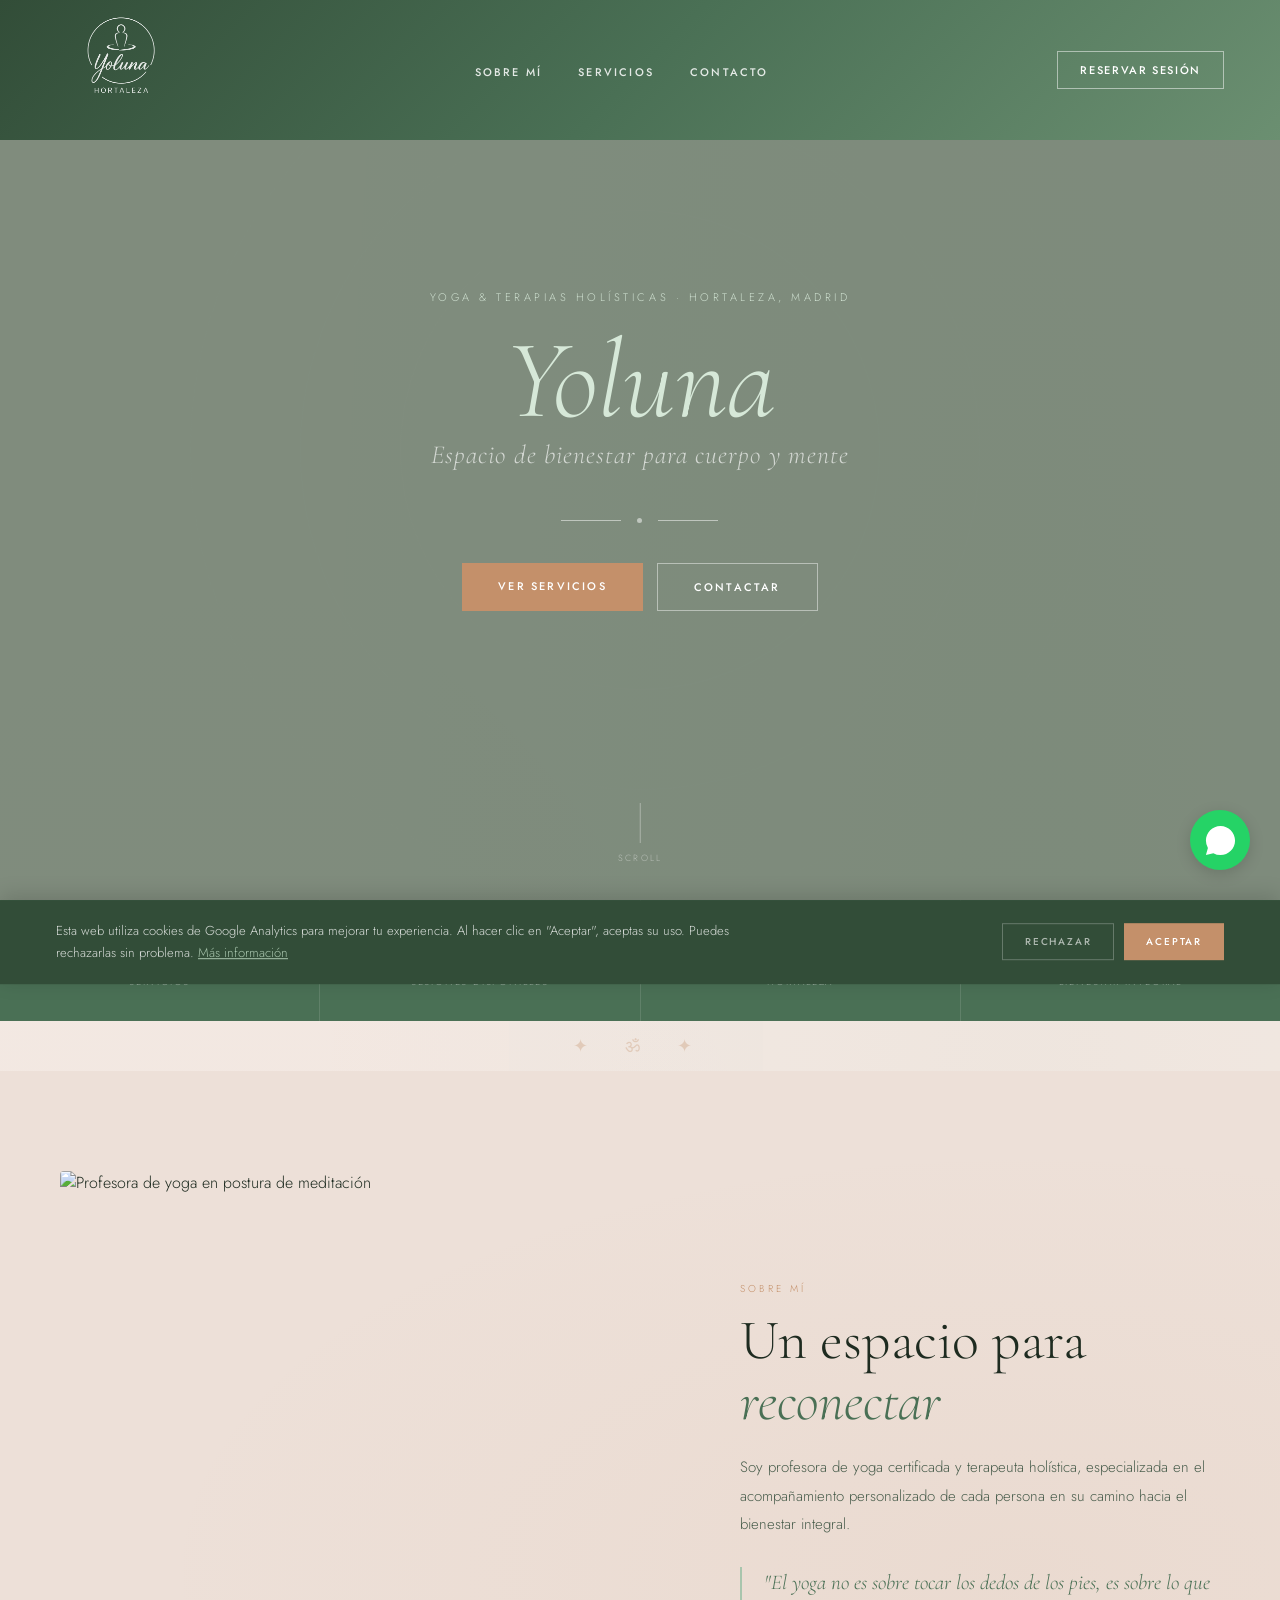
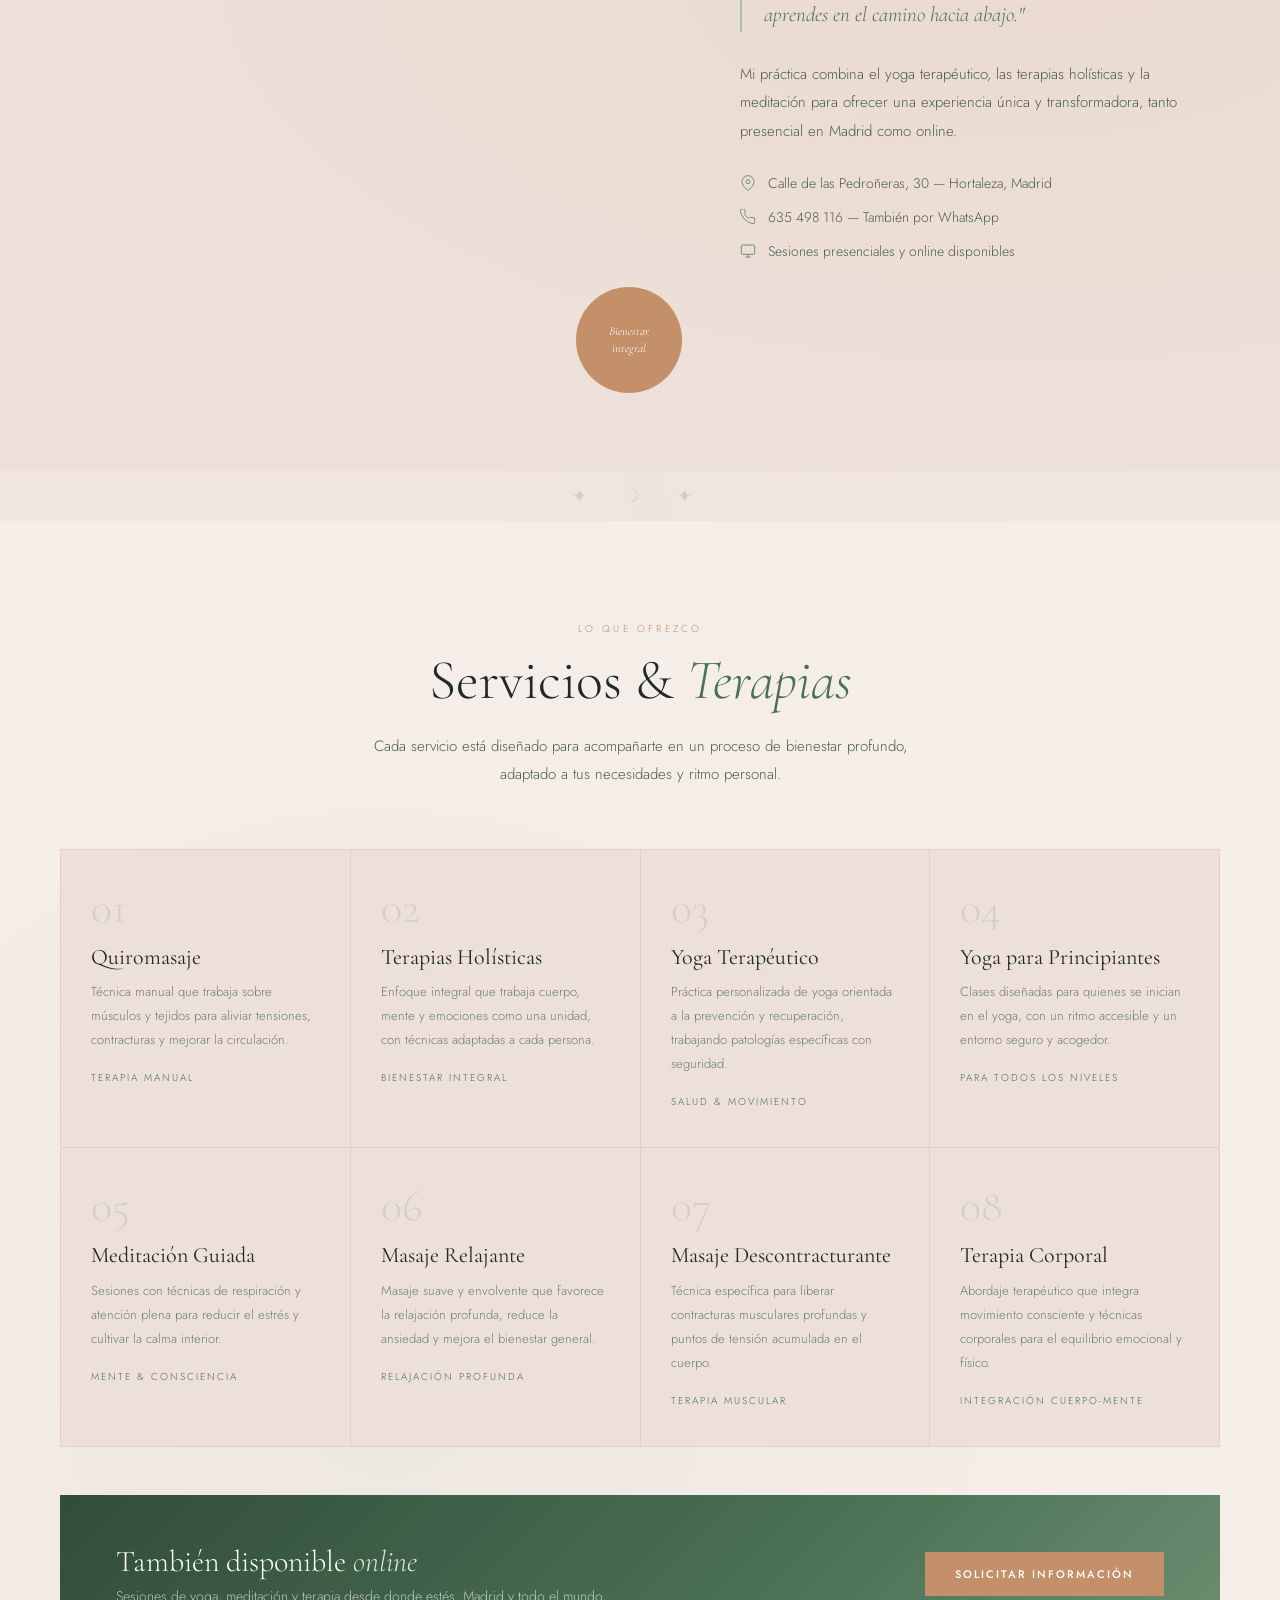
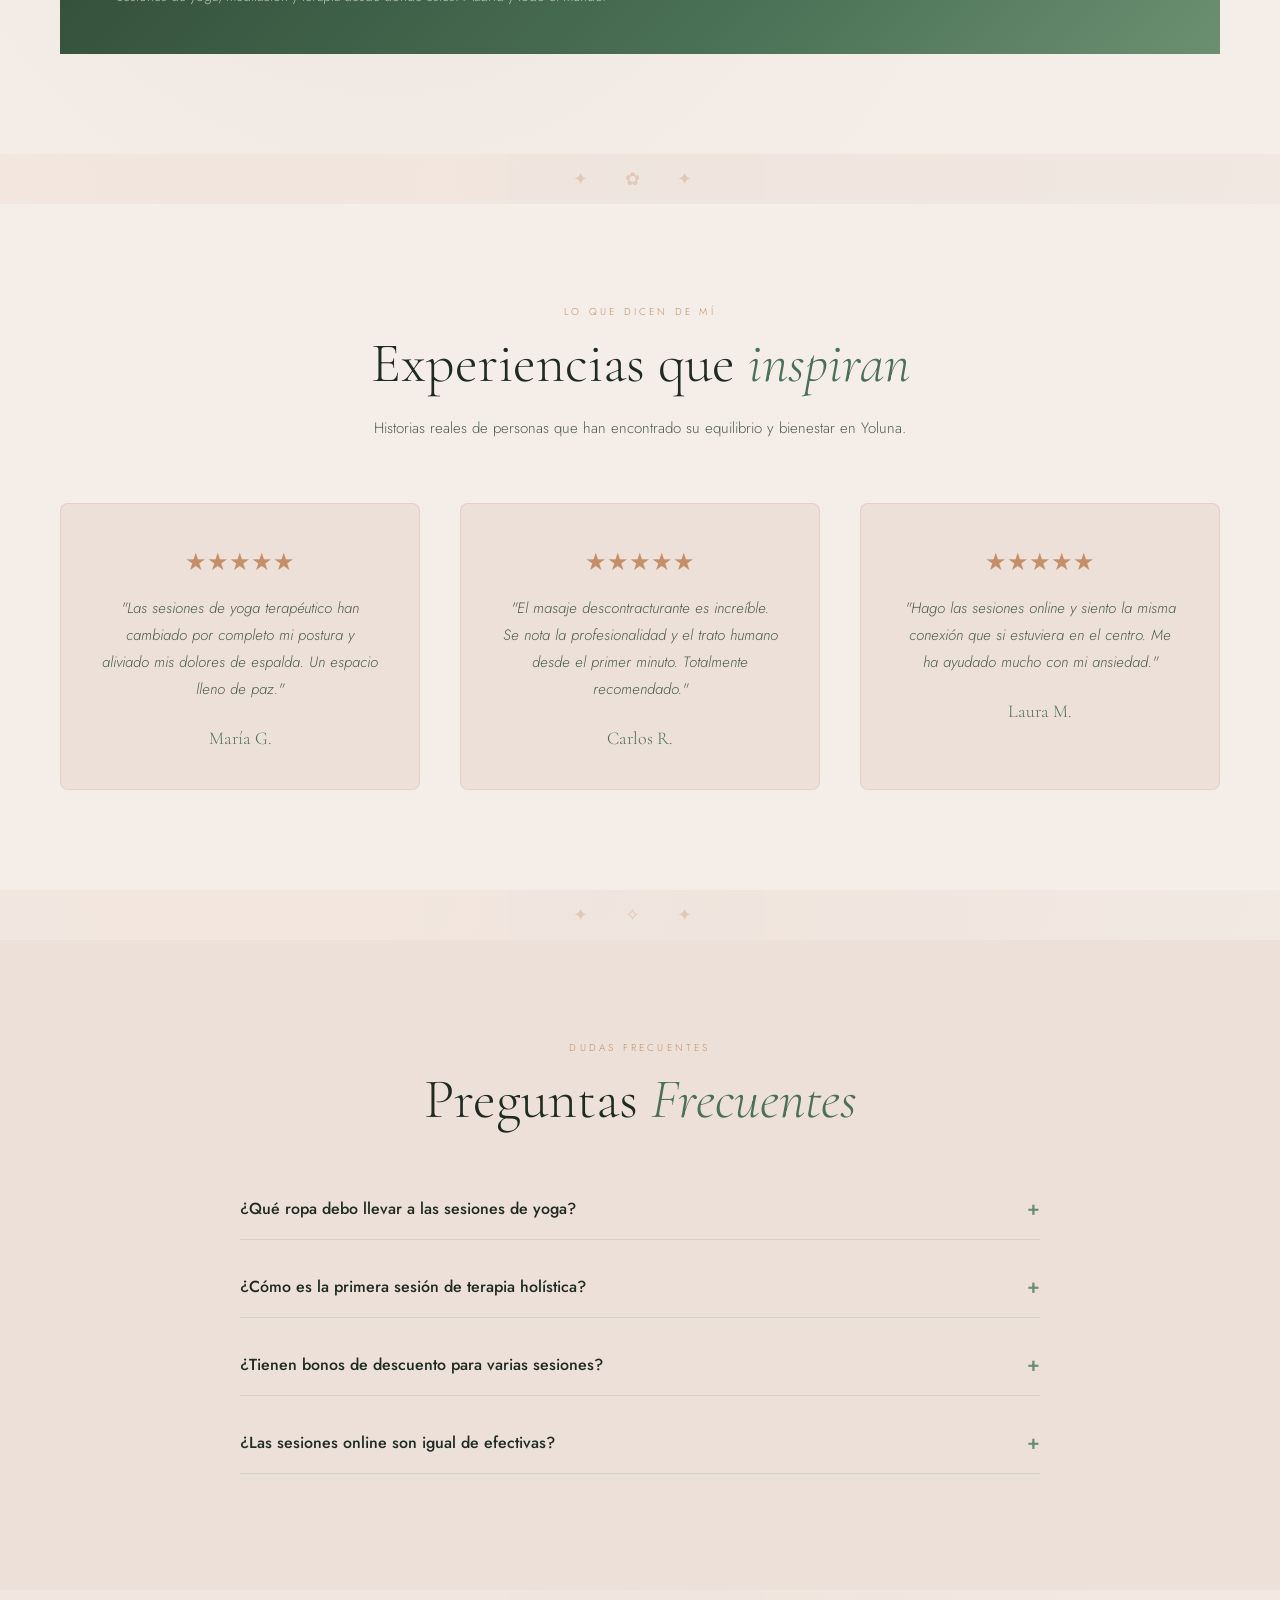
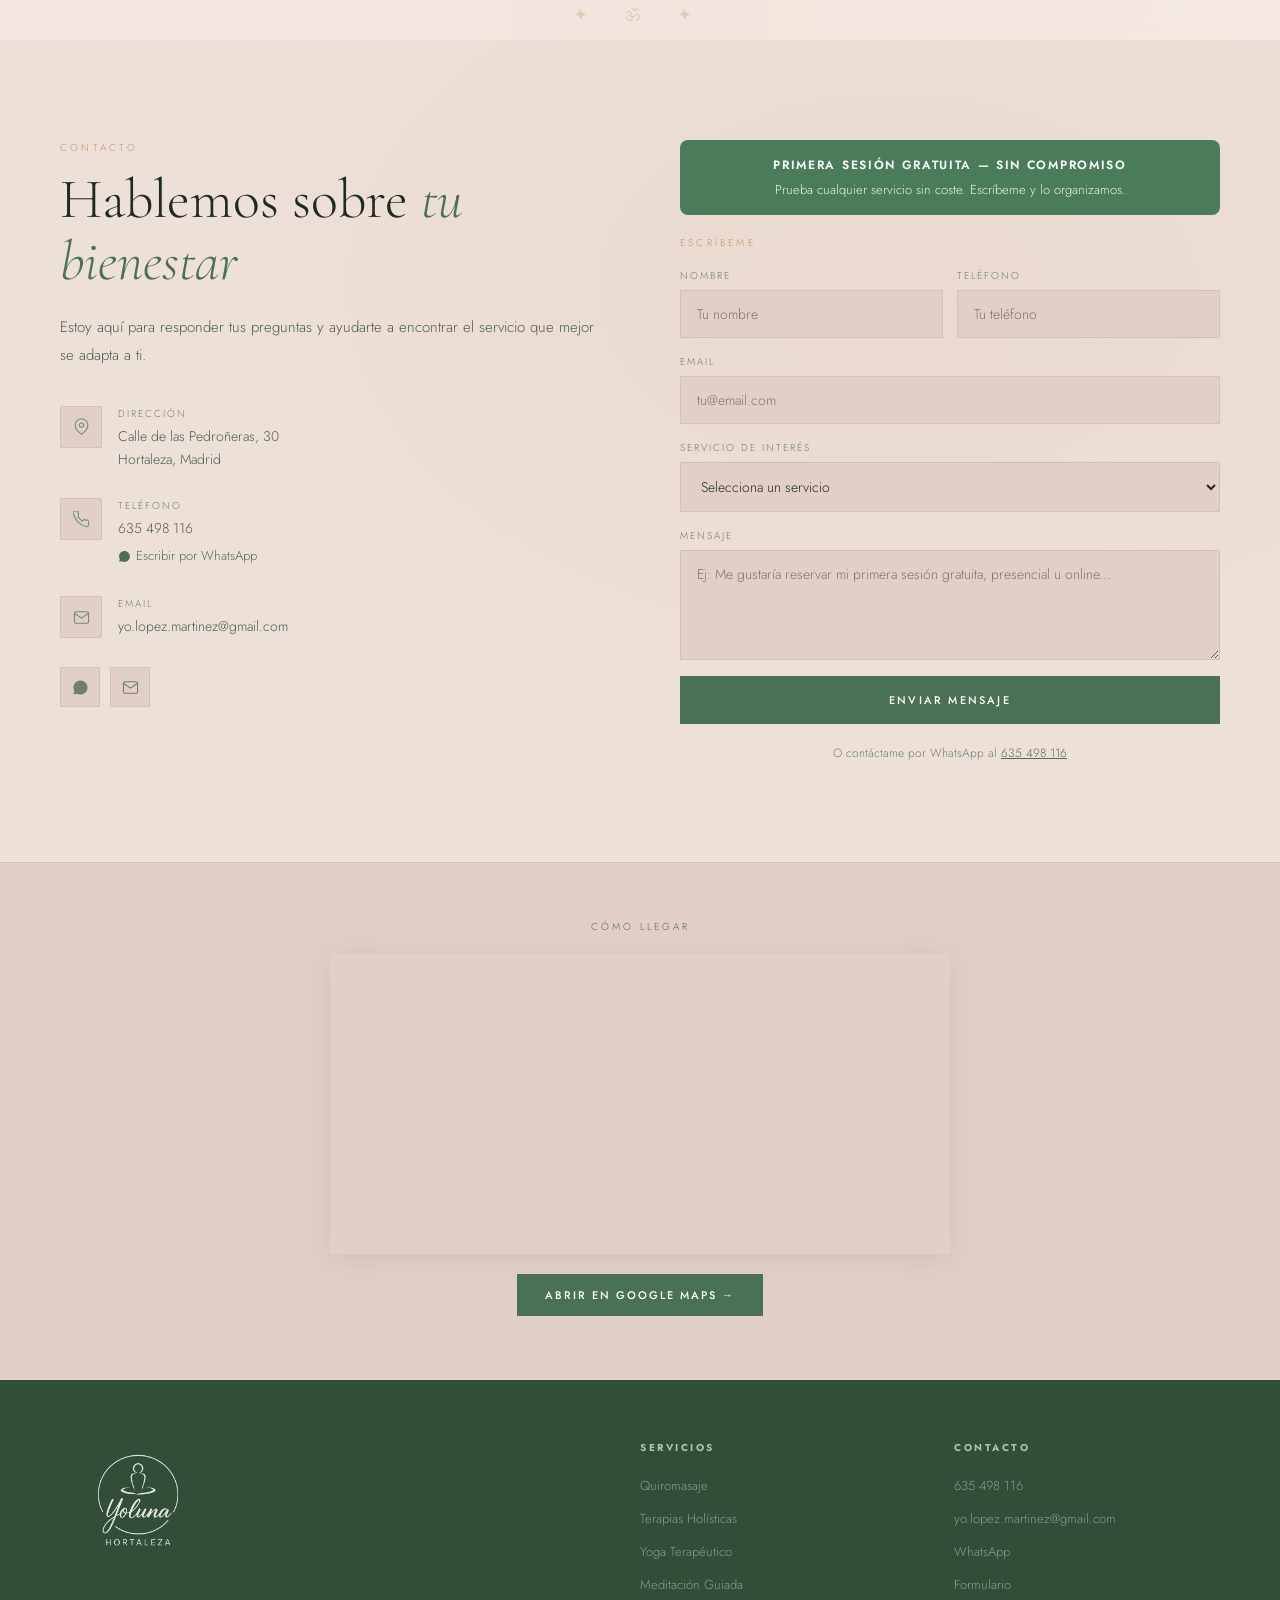
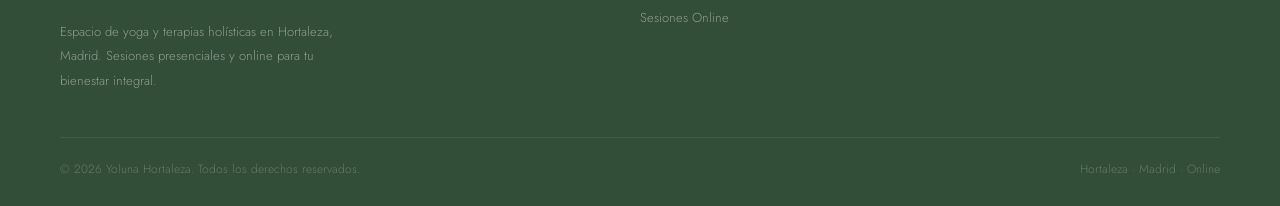
==== commit db070fec: "seo: add canonical URL to homepage" ====
--- a/index.html
+++ b/index.html
@@ -22,6 +22,7 @@
   <script async src="https://www.googletagmanager.com/gtag/js?id=G-PD799NX9HR"></script>
   <meta charset="UTF-8"/>
   <meta name="viewport" content="width=device-width, initial-scale=1.0"/>
+  <link rel="canonical" href="https://yoluna-hortaleza.netlify.app/"/>
   <title>Yoga en Hortaleza | Yoluna — Terapias Holísticas & Bienestar en Madrid</title>
   
   <!-- SEO Meta Tags -->
@@ -209,7 +210,7 @@
     <li><a href="#contacto">Contacto</a></li>
   </ul>
   <a class="nav-cta" href="#contacto">Reservar sesión</a>
-  <div class="hamburger" id="hamburger" onclick="toggleMenu()" aria-label="Abrir menú" role="button" tabindex="0">
+  <div class="hamburger" id="hamburger" onclick="toggleMenu()" aria-label="Abrir menú" aria-expanded="false" role="button" tabindex="0">
     <span></span><span></span><span></span>
   </div>
 </nav>
@@ -217,10 +218,10 @@
 <!-- ══ MOBILE MENU ══ -->
 <div class="mobile-menu" id="mobileMenu">
   <button class="mobile-close" onclick="toggleMenu()" aria-label="Cerrar menú">✕</button>
-  <a href="#nosotros" onclick="toggleMenu()">Sobre mí</a>
-  <a href="#servicios" onclick="toggleMenu()">Servicios</a>
-  <a href="#contacto" onclick="toggleMenu()">Contacto</a>
-  <a href="#contacto" onclick="toggleMenu()" class="mobile-reservar">Reservar sesión</a>
+  <a href="#nosotros" onclick="closeMenu()">Sobre mí</a>
+  <a href="#servicios" onclick="closeMenu()">Servicios</a>
+  <a href="#contacto" onclick="closeMenu()">Contacto</a>
+  <a href="#contacto" onclick="closeMenu()" class="mobile-reservar">Reservar sesión</a>
 </div>
 
 <main>
@@ -451,13 +452,13 @@
         <input type="hidden" name="form-name" value="contacto-yoluna"/>
         <p style="display:none;"><input name="bot-field"/></p>
         <div class="form-row">
-          <div class="form-group"><label>Nombre</label><input type="text" name="nombre" placeholder="Tu nombre" required/></div>
-          <div class="form-group"><label>Teléfono</label><input type="tel" name="telefono" placeholder="Tu teléfono"/></div>
-        </div>
-        <div class="form-group"><label>Email</label><input type="email" name="email" placeholder="tu@email.com" required/></div>
+          <div class="form-group"><label for="nombre">Nombre</label><input type="text" id="nombre" name="nombre" placeholder="Tu nombre" required/></div>
+          <div class="form-group"><label for="telefono">Teléfono</label><input type="tel" id="telefono" name="telefono" placeholder="Tu teléfono"/></div>
+        </div>
+        <div class="form-group"><label for="email">Email</label><input type="email" id="email" name="email" placeholder="tu@email.com" required/></div>
         <div class="form-group">
-          <label>Servicio de interés</label>
-          <select name="servicio">
+          <label for="servicio">Servicio de interés</label>
+          <select id="servicio" name="servicio">
             <option value="">Selecciona un servicio</option>
             <option>Quiromasaje</option>
             <option>Terapias Holísticas</option>
@@ -470,7 +471,7 @@
             <option>Sesión Online</option>
           </select>
         </div>
-        <div class="form-group"><label>Mensaje</label><textarea name="mensaje" placeholder="Ej: Me gustaría reservar mi primera sesión gratuita, presencial u online..." required></textarea></div>
+        <div class="form-group"><label for="mensaje">Mensaje</label><textarea id="mensaje" name="mensaje" placeholder="Ej: Me gustaría reservar mi primera sesión gratuita, presencial u online..." required></textarea></div>
         <button type="submit" class="btn-form">Enviar mensaje</button>
         <p style="font-size:12px;color:var(--text-light);text-align:center;margin-top:4px;">O contáctame por WhatsApp al <a href="https://wa.me/34635498116" target="_blank" style="color:var(--sage-dark);">635 498 116</a></p>
       </form>
--- a/styles.css
+++ b/styles.css
@@ -23,7 +23,7 @@
   /* Texto */
   --text:        #1E2B20;   /* texto principal oscuro */
   --text-mid:    #4A5E4D;   /* texto intermedio */
-  --text-light:  #8A9E8D;   /* texto suave */
+  --text-light:  #6B8070;   /* texto suave */
 
   --white:       #FFFFFF;
   --border:      rgba(107,143,113,0.18);
@@ -109,15 +109,15 @@
   animation: crossfade 15s infinite; /* Aumentado a 15s para 3 imágenes (5s cada una) */
 }
 .slide-1 {
-  background-image: url('https://images.unsplash.com/photo-1544367567-0f2fcb009e0b?q=80&w=2000&auto=format&fit=crop');
+  background-image: url('https://images.unsplash.com/photo-1544367567-0f2fcb009e0b?q=80&w=1600&auto=format&fit=crop');
   animation-delay: 0s;
 }
 .slide-2 {
-  background-image: url('hero-lavanda.png');
+  background-image: url('hero-lavanda.webp');
   animation-delay: 5s;
 }
 .slide-3 {
-  background-image: url('hero-playa.png');
+  background-image: url('hero-playa.webp');
   animation-delay: 10s;
 }
 .hero-overlay {
@@ -127,11 +127,11 @@
 }
 
 @keyframes crossfade {
-  0% { opacity: 1; }
-  25% { opacity: 1; } /* 1/3 del tiempo visible */
-  33% { opacity: 0; } /* Transición de salida */
-  92% { opacity: 0; } /* Oculto mientras las otras 2 se muestran */
-  100% { opacity: 1; } /* Transición de entrada */
+  0%      { opacity: 0; }
+  10%     { opacity: 1; }
+  33.33%  { opacity: 1; }
+  43.33%  { opacity: 0; }
+  100%    { opacity: 0; }
 }
 
 /* Círculos decorativos femeninos */
@@ -308,6 +308,10 @@
   .nav-links, .nav-cta { display: none; }
   .hamburger { display: flex; }
   .hero-title { font-size: clamp(50px, 13vw, 72px); }
+  /* Imágenes del hero optimizadas para móvil (menor resolución = menos KB) */
+  .slide-1 { background-image: url('https://images.unsplash.com/photo-1544367567-0f2fcb009e0b?q=80&w=800&auto=format&fit=crop'); }
+  .slide-2 { background-image: url('hero-lavanda-mobile.webp'); }
+  .slide-3 { background-image: url('hero-playa-mobile.webp'); }
   .intro-stat { min-width: 50%; border-bottom: 1px solid rgba(255,255,255,0.12); }
   .intro-stat:nth-child(odd) { border-right: 1px solid rgba(255,255,255,0.12); }
   .intro-stat:nth-last-child(-n+2) { border-bottom: none; }
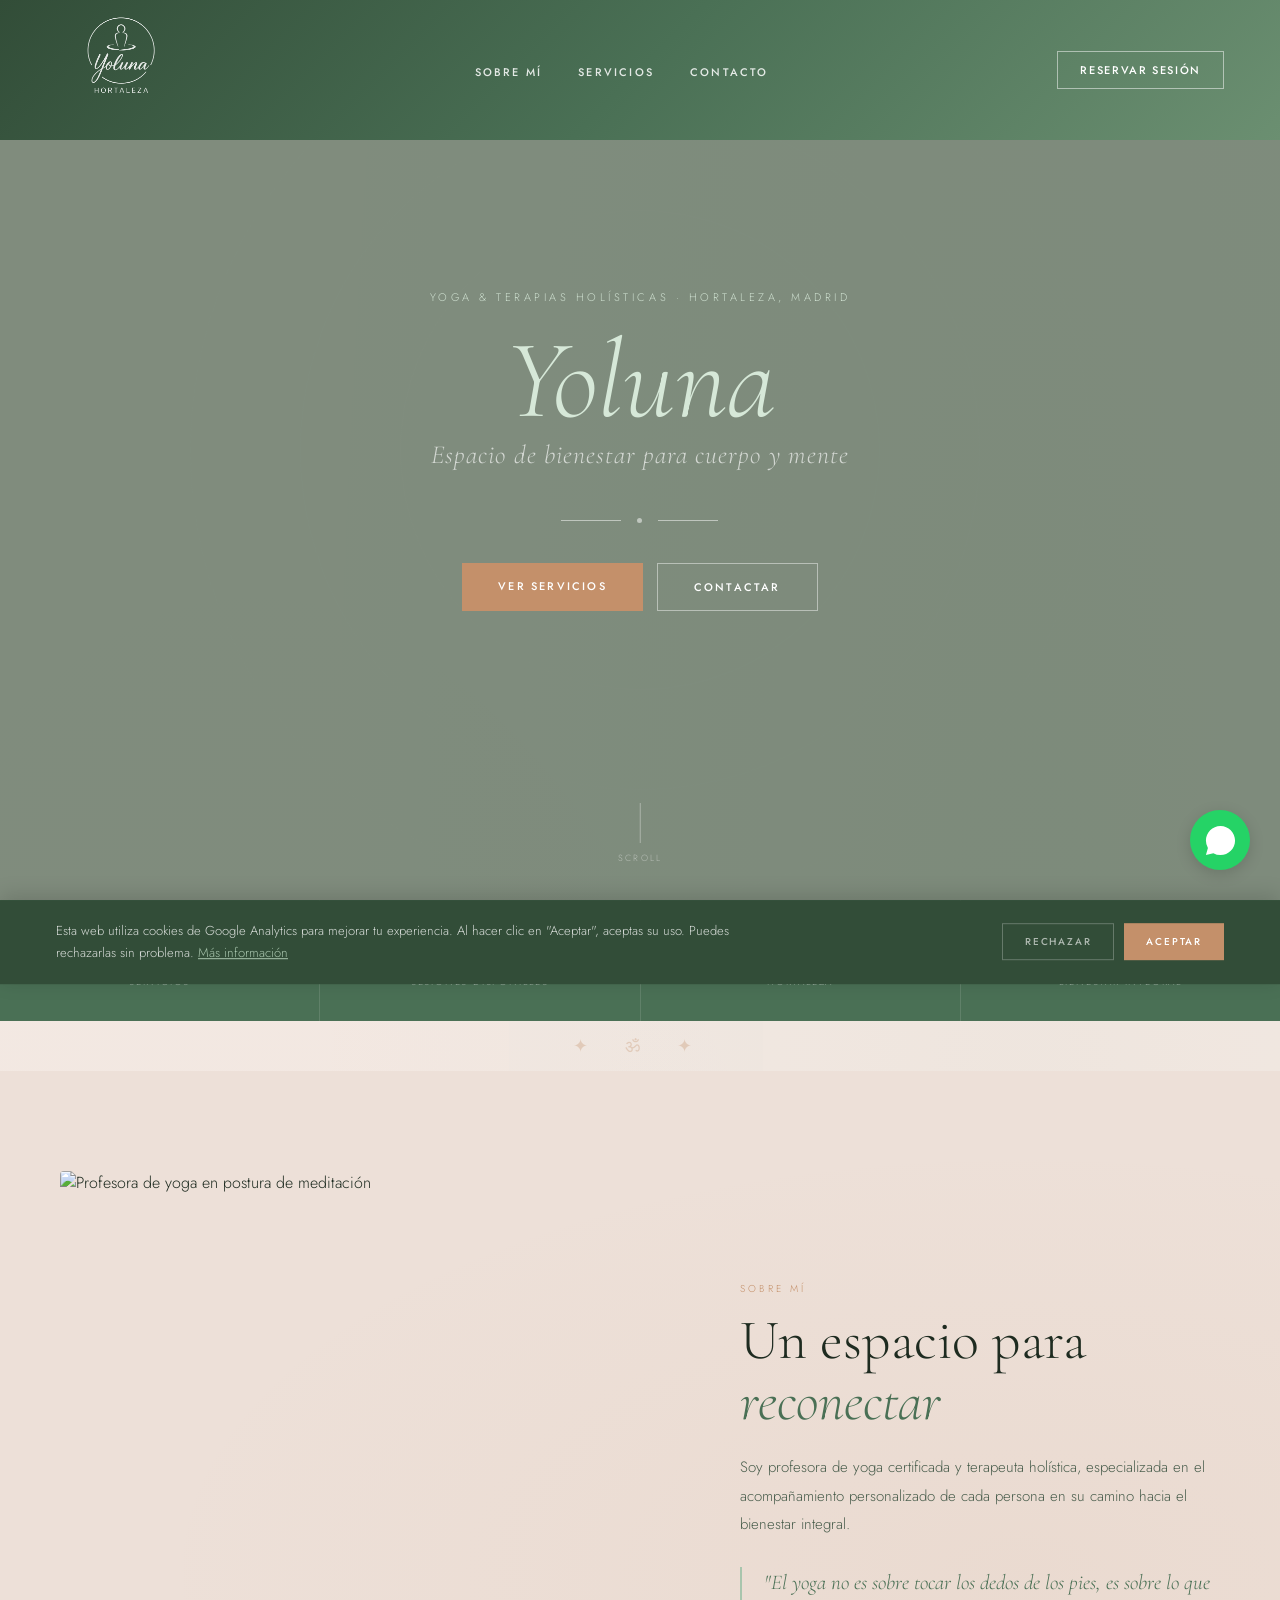
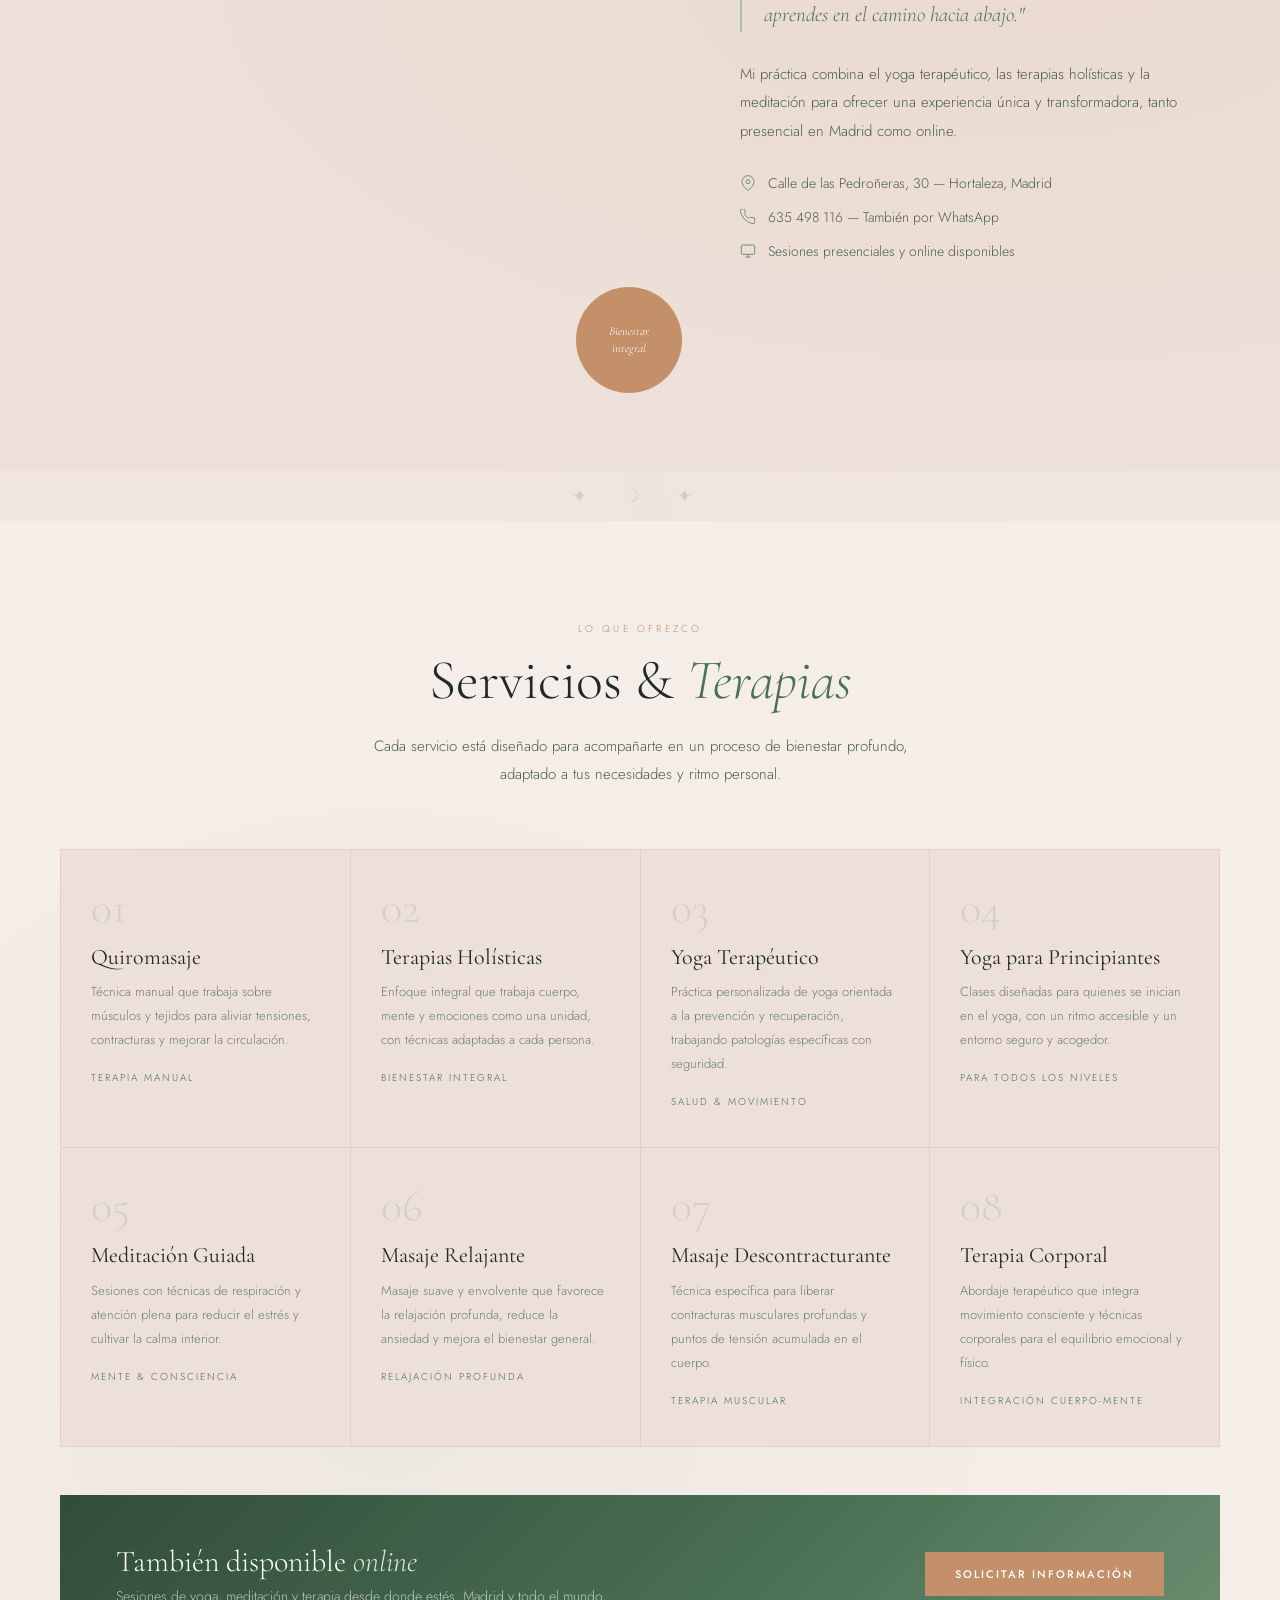
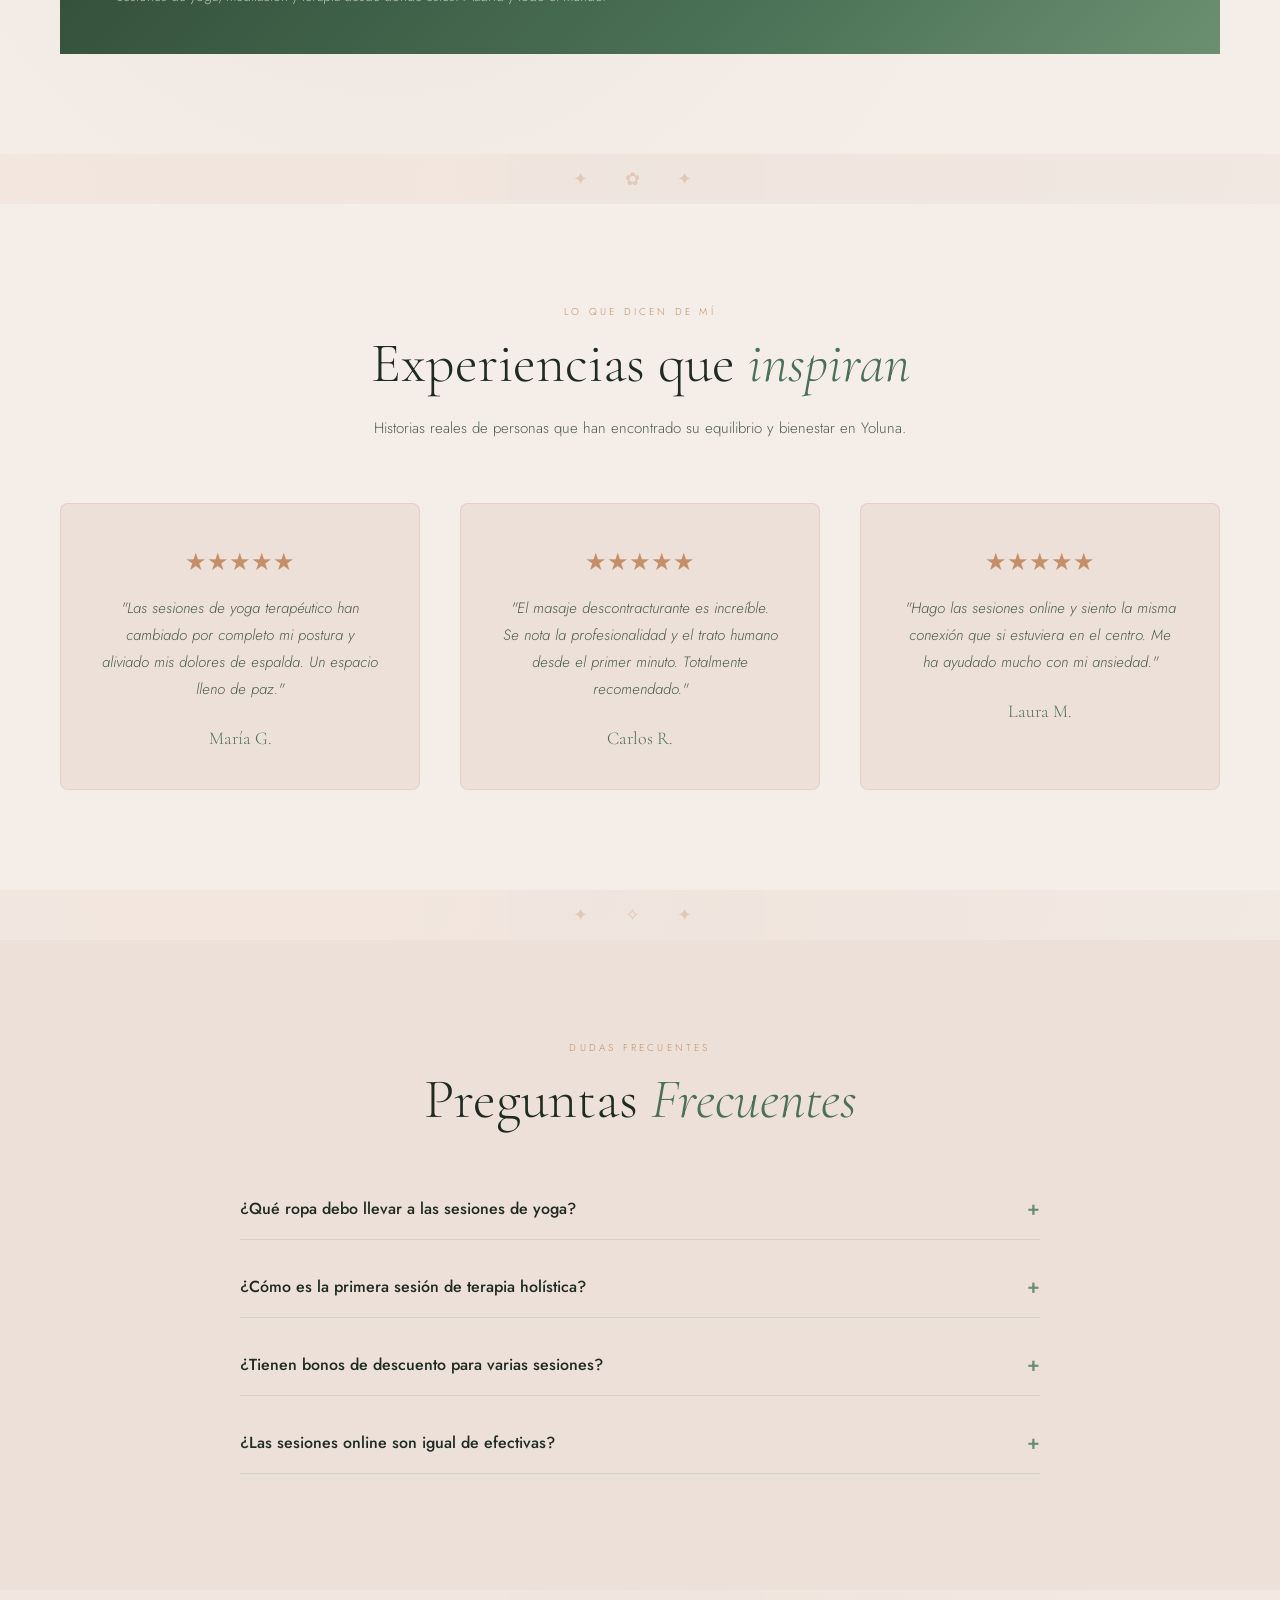
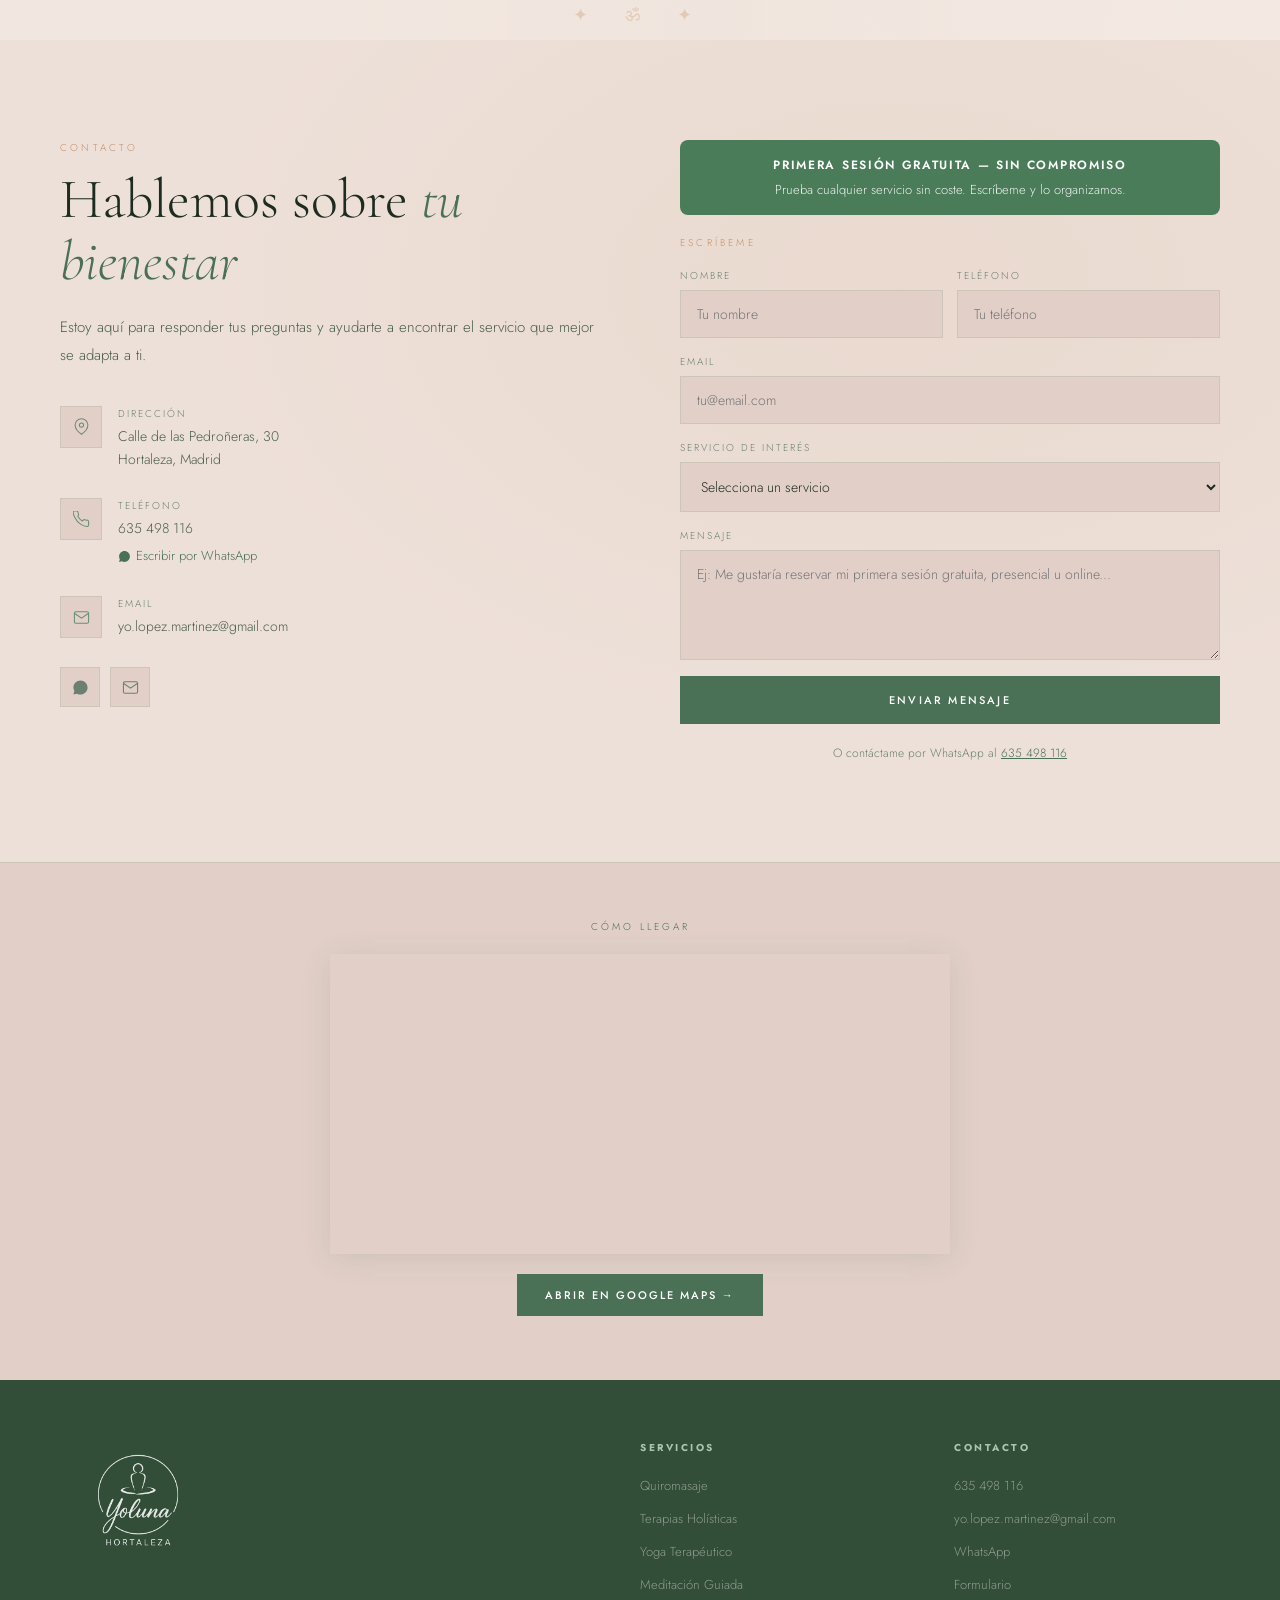
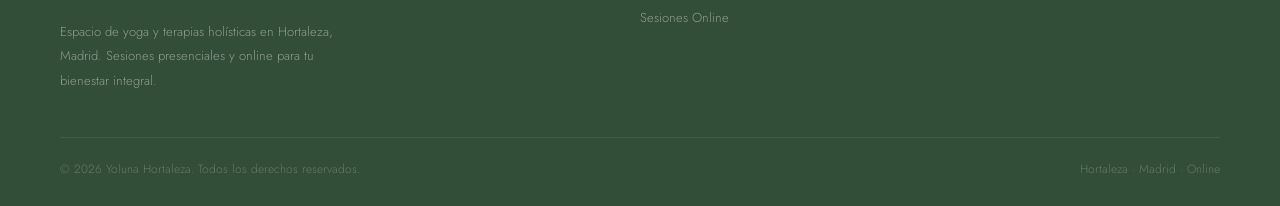
==== commit f521eceb: "refactor: replace inline styles with classes and remove dead css" ====
--- a/index.html
+++ b/index.html
@@ -267,7 +267,7 @@
 <section id="nosotros">
   <div class="about-inner">
     <div class="about-image-wrap fade-in">
-      <img src="https://images.unsplash.com/photo-1599901860904-17e6ed7083a0?q=80&w=800&auto=format&fit=crop" alt="Profesora de yoga en postura de meditación" loading="lazy" width="600" height="800" style="width:100%; display:block; aspect-ratio:3/4; object-fit:cover; border-radius: 4px;">
+      <img class="about-img" src="https://images.unsplash.com/photo-1599901860904-17e6ed7083a0?q=80&w=800&auto=format&fit=crop" alt="Profesora de yoga en postura de meditación" loading="lazy" width="600" height="800">
       <div class="about-badge"><span>Bienestar<br>integral</span></div>
     </div>
 
@@ -330,28 +330,28 @@
 <div class="section-ornament">✦ ✿ ✦</div>
 
 <!-- ══ TESTIMONIOS ══ -->
-<section id="testimonios" style="padding: 100px 56px; background: var(--cream); text-align: center;">
-  <div style="max-width: 1160px; margin: 0 auto;">
+<section id="testimonios" class="testimonials-section">
+  <div class="testimonials-inner">
     <div class="fade-in">
       <p class="section-eyebrow">Lo que dicen de mí</p>
       <h2 class="section-title">Experiencias que <em>inspiran</em></h2>
-      <p class="section-body" style="margin: 0 auto 60px;">Historias reales de personas que han encontrado su equilibrio y bienestar en Yoluna.</p>
-    </div>
-    <div style="display: grid; grid-template-columns: repeat(auto-fit, minmax(300px, 1fr)); gap: 40px;">
-      <div class="fade-in" style="background: var(--cream-warm); padding: 40px; border: 1px solid var(--border-rose); border-radius: 8px;">
-        <div style="color: var(--rose); font-size: 24px; margin-bottom: 16px;">★★★★★</div>
-        <p style="font-size: 15px; line-height: 1.8; color: var(--text-mid); margin-bottom: 24px; font-style: italic;">"Las sesiones de yoga terapéutico han cambiado por completo mi postura y aliviado mis dolores de espalda. Un espacio lleno de paz."</p>
-        <p style="font-family: 'Cormorant Garamond', serif; font-size: 18px; color: var(--sage-dark);">María G.</p>
-      </div>
-      <div class="fade-in d1" style="background: var(--cream-warm); padding: 40px; border: 1px solid var(--border-rose); border-radius: 8px;">
-        <div style="color: var(--rose); font-size: 24px; margin-bottom: 16px;">★★★★★</div>
-        <p style="font-size: 15px; line-height: 1.8; color: var(--text-mid); margin-bottom: 24px; font-style: italic;">"El masaje descontracturante es increíble. Se nota la profesionalidad y el trato humano desde el primer minuto. Totalmente recomendado."</p>
-        <p style="font-family: 'Cormorant Garamond', serif; font-size: 18px; color: var(--sage-dark);">Carlos R.</p>
-      </div>
-      <div class="fade-in d2" style="background: var(--cream-warm); padding: 40px; border: 1px solid var(--border-rose); border-radius: 8px;">
-        <div style="color: var(--rose); font-size: 24px; margin-bottom: 16px;">★★★★★</div>
-        <p style="font-size: 15px; line-height: 1.8; color: var(--text-mid); margin-bottom: 24px; font-style: italic;">"Hago las sesiones online y siento la misma conexión que si estuviera en el centro. Me ha ayudado mucho con mi ansiedad."</p>
-        <p style="font-family: 'Cormorant Garamond', serif; font-size: 18px; color: var(--sage-dark);">Laura M.</p>
+      <p class="section-body testimonials-lead">Historias reales de personas que han encontrado su equilibrio y bienestar en Yoluna.</p>
+    </div>
+    <div class="testimonials-grid">
+      <div class="fade-in testimonial-card">
+        <div class="testimonial-stars">★★★★★</div>
+        <p class="testimonial-quote">"Las sesiones de yoga terapéutico han cambiado por completo mi postura y aliviado mis dolores de espalda. Un espacio lleno de paz."</p>
+        <p class="testimonial-name">María G.</p>
+      </div>
+      <div class="fade-in d1 testimonial-card">
+        <div class="testimonial-stars">★★★★★</div>
+        <p class="testimonial-quote">"El masaje descontracturante es increíble. Se nota la profesionalidad y el trato humano desde el primer minuto. Totalmente recomendado."</p>
+        <p class="testimonial-name">Carlos R.</p>
+      </div>
+      <div class="fade-in d2 testimonial-card">
+        <div class="testimonial-stars">★★★★★</div>
+        <p class="testimonial-quote">"Hago las sesiones online y siento la misma conexión que si estuviera en el centro. Me ha ayudado mucho con mi ansiedad."</p>
+        <p class="testimonial-name">Laura M.</p>
       </div>
     </div>
   </div>
@@ -361,9 +361,9 @@
 <div class="section-ornament">✦ ✧ ✦</div>
 
 <!-- ══ FAQ ══ -->
-<section id="faq" style="padding: 100px 56px; background: var(--cream-warm);">
-  <div style="max-width: 800px; margin: 0 auto;">
-    <div class="fade-in" style="text-align: center; margin-bottom: 48px;">
+<section id="faq" class="faq-section">
+  <div class="faq-inner">
+    <div class="fade-in faq-header">
       <p class="section-eyebrow">Dudas frecuentes</p>
       <h2 class="section-title">Preguntas <em>Frecuentes</em></h2>
     </div>
@@ -441,13 +441,13 @@
     </div>
 
     <div class="fade-in d1">
-      <div style="background:#4a7c59;color:white;text-align:center;padding:16px 24px;border-radius:8px;margin-bottom:20px;">
-  <p style="font-family:'Jost',sans-serif;font-size:12px;letter-spacing:0.14em;text-transform:uppercase;font-weight:600;margin:0 0 6px;">Primera sesión gratuita — sin compromiso</p>
-  <p style="font-family:'Jost',sans-serif;font-size:13px;margin:0;opacity:0.9;">Prueba cualquier servicio sin coste. Escríbeme y lo organizamos.</p>
+      <div class="free-session-banner">
+  <p class="free-session-label">Primera sesión gratuita — sin compromiso</p>
+  <p class="free-session-sub">Prueba cualquier servicio sin coste. Escríbeme y lo organizamos.</p>
 </div>
-      <p class="section-eyebrow" style="margin-top:4px;">Escríbeme</p>
-
-      <form id="contactForm" name="contacto-yoluna" method="POST" data-netlify="true" netlify-honeypot="bot-field" style="margin-top:18px;display:flex;flex-direction:column;gap:16px;" onsubmit="handleFormSubmit(event)">
+      <p class="section-eyebrow form-eyebrow">Escríbeme</p>
+
+      <form id="contactForm" name="contacto-yoluna" method="POST" data-netlify="true" netlify-honeypot="bot-field" class="contact-form" onsubmit="handleFormSubmit(event)">
         <!-- Formulario configurado para Netlify -->
         <input type="hidden" name="form-name" value="contacto-yoluna"/>
         <p style="display:none;"><input name="bot-field"/></p>
@@ -473,14 +473,14 @@
         </div>
         <div class="form-group"><label for="mensaje">Mensaje</label><textarea id="mensaje" name="mensaje" placeholder="Ej: Me gustaría reservar mi primera sesión gratuita, presencial u online..." required></textarea></div>
         <button type="submit" class="btn-form">Enviar mensaje</button>
-        <p style="font-size:12px;color:var(--text-light);text-align:center;margin-top:4px;">O contáctame por WhatsApp al <a href="https://wa.me/34635498116" target="_blank" style="color:var(--sage-dark);">635 498 116</a></p>
+        <p class="form-whatsapp-note">O contáctame por WhatsApp al <a href="https://wa.me/34635498116" target="_blank">635 498 116</a></p>
       </form>
 
-      <div id="formSuccess" style="display:none;text-align:center;padding:40px 20px;">
-        <div style="font-size:36px;margin-bottom:16px;">🌿</div>
-        <h3 style="font-family:'Cormorant Garamond',serif;font-size:24px;font-weight:300;color:var(--sage-dark);margin-bottom:10px;">¡Mensaje enviado!</h3>
-        <p style="font-size:14px;color:var(--text-mid);line-height:1.7;">Gracias por escribirme. Me pondré en contacto contigo en breve.</p>
-        <button onclick="resetForm()" style="margin-top:24px;background:none;border:1px solid var(--sage);color:var(--sage-dark);font-family:'Jost',sans-serif;font-size:11px;letter-spacing:0.18em;text-transform:uppercase;padding:12px 24px;cursor:pointer;">Enviar otro mensaje</button>
+      <div id="formSuccess" class="form-success">
+        <div class="form-success-icon">🌿</div>
+        <h3 class="form-success-title">¡Mensaje enviado!</h3>
+        <p class="form-success-text">Gracias por escribirme. Me pondré en contacto contigo en breve.</p>
+        <button onclick="resetForm()" class="form-success-btn">Enviar otro mensaje</button>
       </div>
     </div>
   </div>
--- a/styles.css
+++ b/styles.css
@@ -26,6 +26,7 @@
   --text-light:  #6B8070;   /* texto suave */
 
   --white:       #FFFFFF;
+  --sage-banner: #4A7C59;  /* verde banner "primera sesión gratuita" */
   --border:      rgba(107,143,113,0.18);
   --border-rose: rgba(196,144,106,0.2);
 }
@@ -183,17 +184,6 @@
 .about-inner { max-width: 1160px; margin: 0 auto; display: grid; grid-template-columns: 1fr 1fr; gap: 80px; align-items: center; }
 .about-image-wrap { position: relative; }
 
-.about-img-box {
-  aspect-ratio: 3/4; background: var(--cream-deep);
-  border: 1px solid var(--border-rose);
-  display: flex; flex-direction: column; align-items: center; justify-content: center; gap: 14px;
-}
-/* Para foto real: borra about-img-box y pon:
-   <img src="foto-profesora.jpg" style="width:100%;display:block;aspect-ratio:3/4;object-fit:cover;">
-*/
-.about-img-box .ph-emoji { font-size: 56px; opacity: 0.18; }
-.about-img-box p { font-size: 11px; letter-spacing: 0.15em; text-transform: uppercase; color: var(--text-light); }
-
 .about-badge { position: absolute; bottom: -22px; right: -22px; width: 106px; height: 106px; border-radius: 50%; background: var(--rose); display: flex; flex-direction: column; align-items: center; justify-content: center; text-align: center; padding: 14px; }
 .about-badge span { font-family: 'Cormorant Garamond', serif; font-size: 12px; color: var(--white); font-style: italic; line-height: 1.4; }
 
@@ -245,7 +235,6 @@
 .social-link { width: 40px; height: 40px; background: var(--cream-deep); border: 1px solid var(--border); display: flex; align-items: center; justify-content: center; color: var(--text-light); text-decoration: none; transition: background 0.3s, color 0.3s, border-color 0.3s; }
 .social-link:hover { background: var(--sage-dark); color: var(--white); border-color: var(--sage-dark); }
 
-.contact-form { display: flex; flex-direction: column; gap: 16px; }
 .form-group { display: flex; flex-direction: column; gap: 7px; }
 .form-group label { font-size: 10px; letter-spacing: 0.2em; text-transform: uppercase; color: var(--text-light); }
 .form-group input, .form-group textarea, .form-group select { background: var(--cream-deep); border: 1px solid var(--border); color: var(--text); font-family: 'Jost', sans-serif; font-size: 14px; font-weight: 300; padding: 13px 16px; outline: none; transition: border-color 0.3s; resize: vertical; }
@@ -300,6 +289,46 @@
 /* ══ ANIMACIONES ══ */
 @keyframes fadeUp { from { opacity: 0; transform: translateY(32px); } to { opacity: 1; transform: translateY(0); } }
 @keyframes scrollAnim { 0%,100% { opacity: 0.35; } 50% { opacity: 0.8; } }
+
+/* ══ ESTILOS EXTRAÍDOS DE INLINE (index.html) ══ */
+/* Reglas movidas desde atributos style="" a clases nombradas.
+   Valores idénticos a los originales inline. */
+
+/* Testimonios */
+.testimonials-section { padding: 100px 56px; background: var(--cream); text-align: center; }
+.testimonials-inner { max-width: 1160px; margin: 0 auto; }
+.testimonials-lead { margin: 0 auto 60px; }
+.testimonials-grid { display: grid; grid-template-columns: repeat(auto-fit, minmax(300px, 1fr)); gap: 40px; }
+.testimonial-card { background: var(--cream-warm); padding: 40px; border: 1px solid var(--border-rose); border-radius: 8px; }
+.testimonial-stars { color: var(--rose); font-size: 24px; margin-bottom: 16px; }
+.testimonial-quote { font-size: 15px; line-height: 1.8; color: var(--text-mid); margin-bottom: 24px; font-style: italic; }
+.testimonial-name { font-family: 'Cormorant Garamond', serif; font-size: 18px; color: var(--sage-dark); }
+
+/* FAQ */
+.faq-section { padding: 100px 56px; background: var(--cream-warm); }
+.faq-inner { max-width: 800px; margin: 0 auto; }
+.faq-header { text-align: center; margin-bottom: 48px; }
+
+/* Banner primera sesión gratuita */
+.free-session-banner { background: var(--sage-banner); color: var(--white); text-align: center; padding: 16px 24px; border-radius: 8px; margin-bottom: 20px; }
+.free-session-label { font-family: 'Jost', sans-serif; font-size: 12px; letter-spacing: 0.14em; text-transform: uppercase; font-weight: 600; margin: 0 0 6px; }
+.free-session-sub { font-family: 'Jost', sans-serif; font-size: 13px; margin: 0; opacity: 0.9; }
+
+/* Formulario de contacto */
+.form-eyebrow { margin-top: 4px; }
+.contact-form { margin-top: 18px; display: flex; flex-direction: column; gap: 16px; }
+.form-whatsapp-note { font-size: 12px; color: var(--text-light); text-align: center; margin-top: 4px; }
+.form-whatsapp-note a { color: var(--sage-dark); }
+
+/* Bloque de éxito del formulario */
+.form-success { display: none; text-align: center; padding: 40px 20px; }
+.form-success-icon { font-size: 36px; margin-bottom: 16px; }
+.form-success-title { font-family: 'Cormorant Garamond', serif; font-size: 24px; font-weight: 300; color: var(--sage-dark); margin-bottom: 10px; }
+.form-success-text { font-size: 14px; color: var(--text-mid); line-height: 1.7; }
+.form-success-btn { margin-top: 24px; background: none; border: 1px solid var(--sage); color: var(--sage-dark); font-family: 'Jost', sans-serif; font-size: 11px; letter-spacing: 0.18em; text-transform: uppercase; padding: 12px 24px; cursor: pointer; }
+
+/* Imagen de Sobre mí */
+.about-img { width: 100%; display: block; aspect-ratio: 3/4; object-fit: cover; border-radius: 4px; }
 
 /* ══ RESPONSIVE ══ */
 @media (max-width: 768px) {
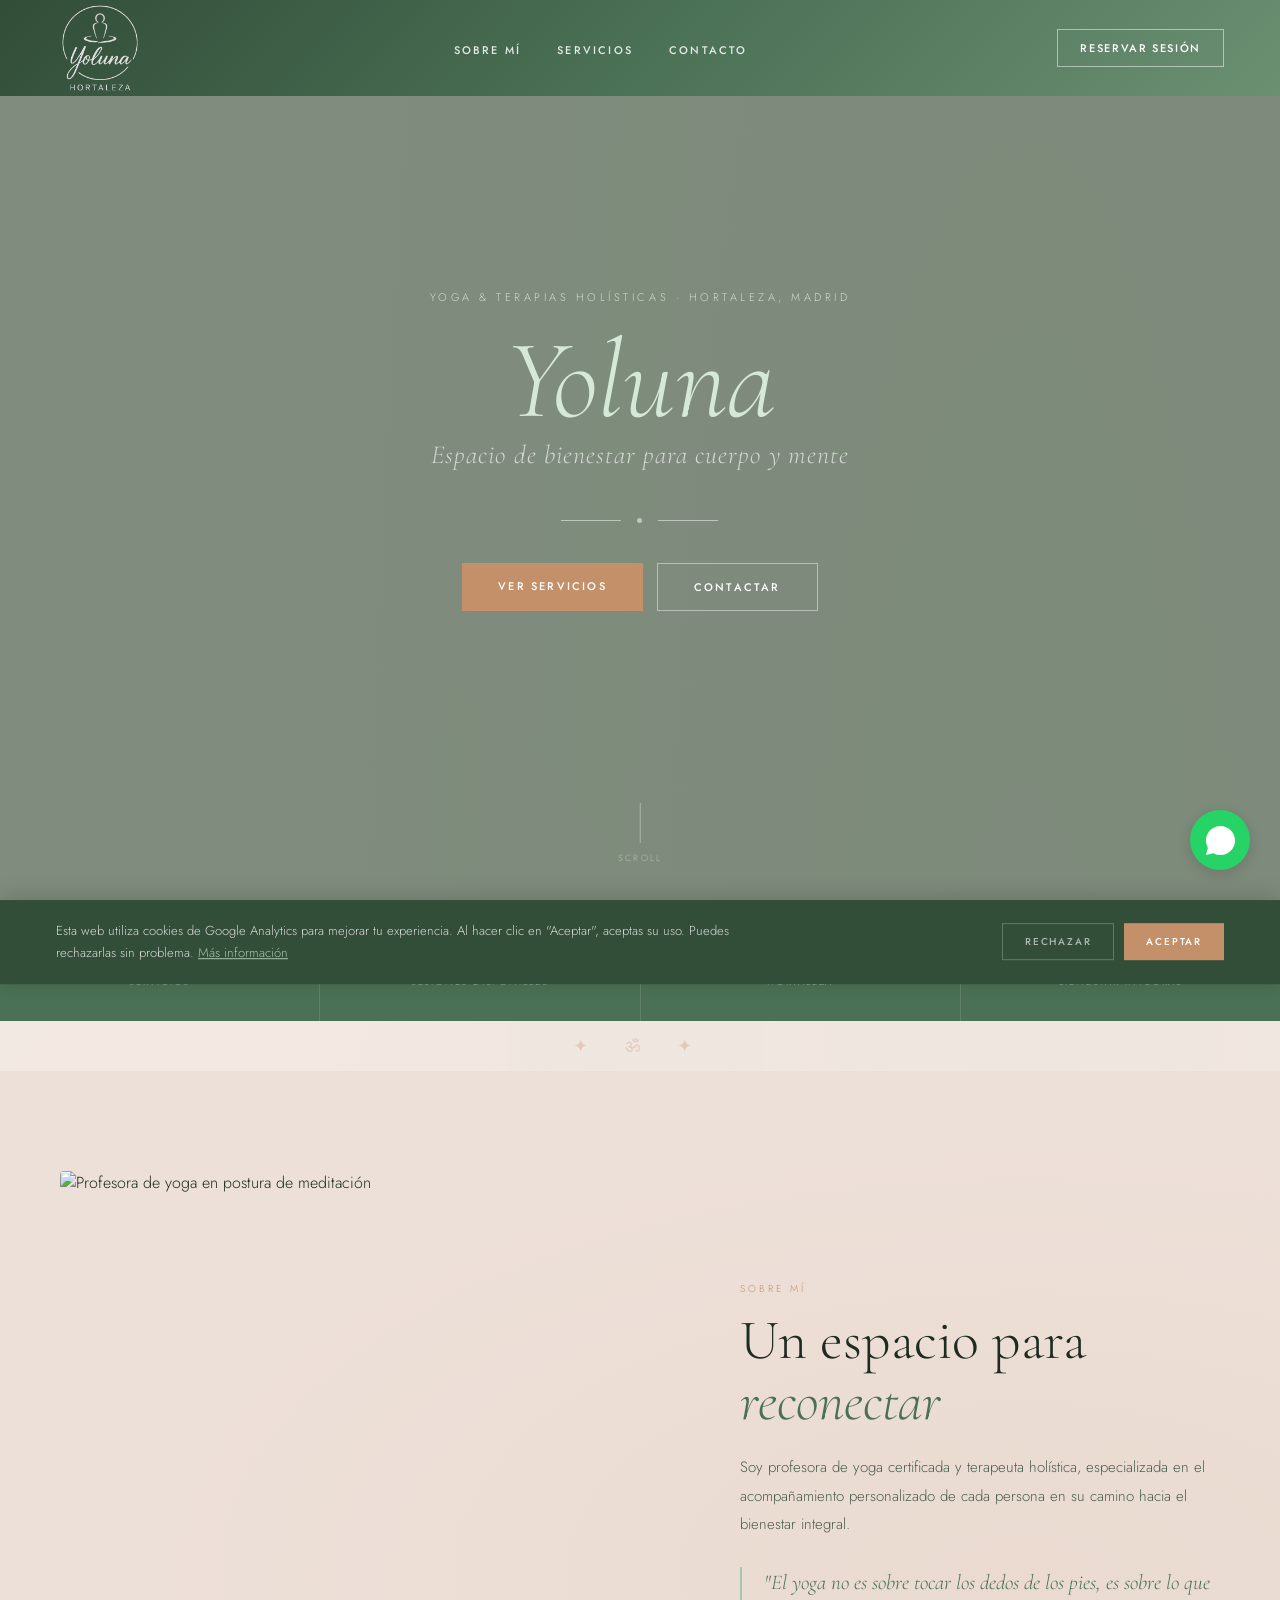
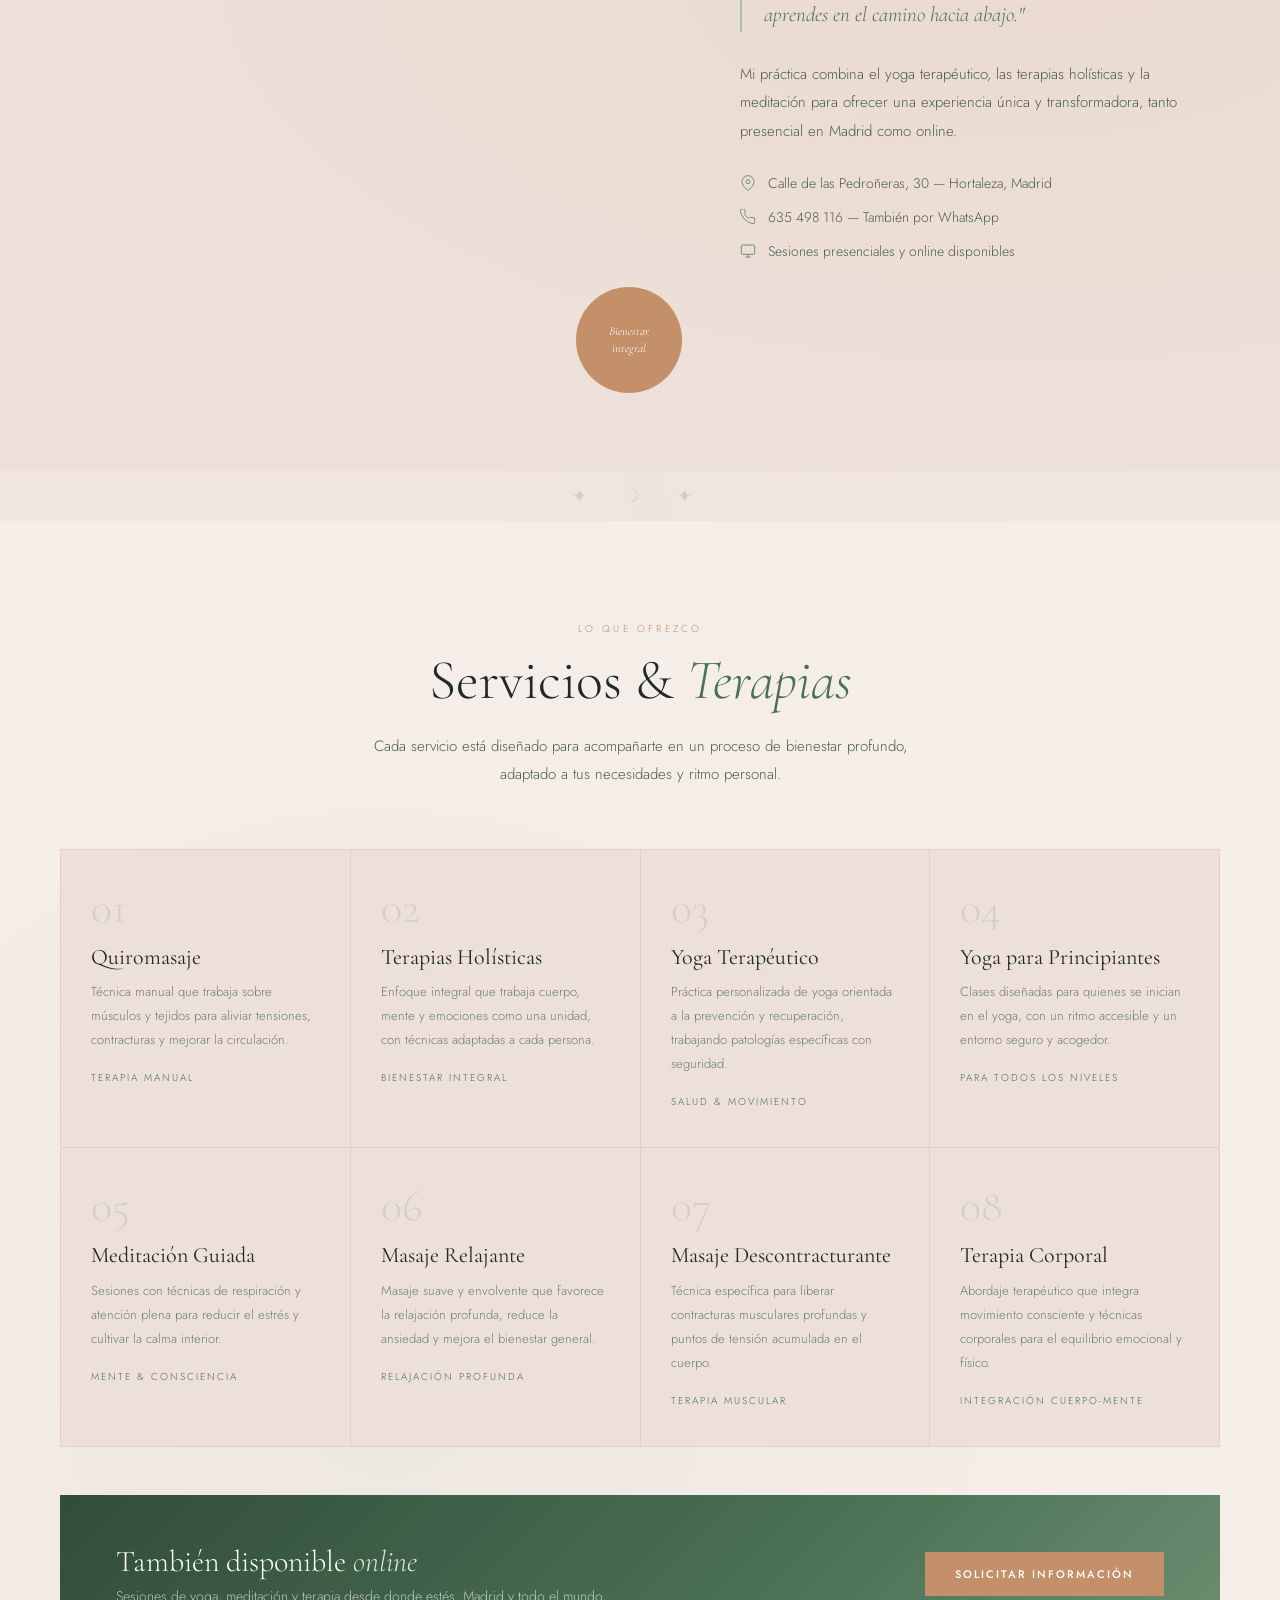
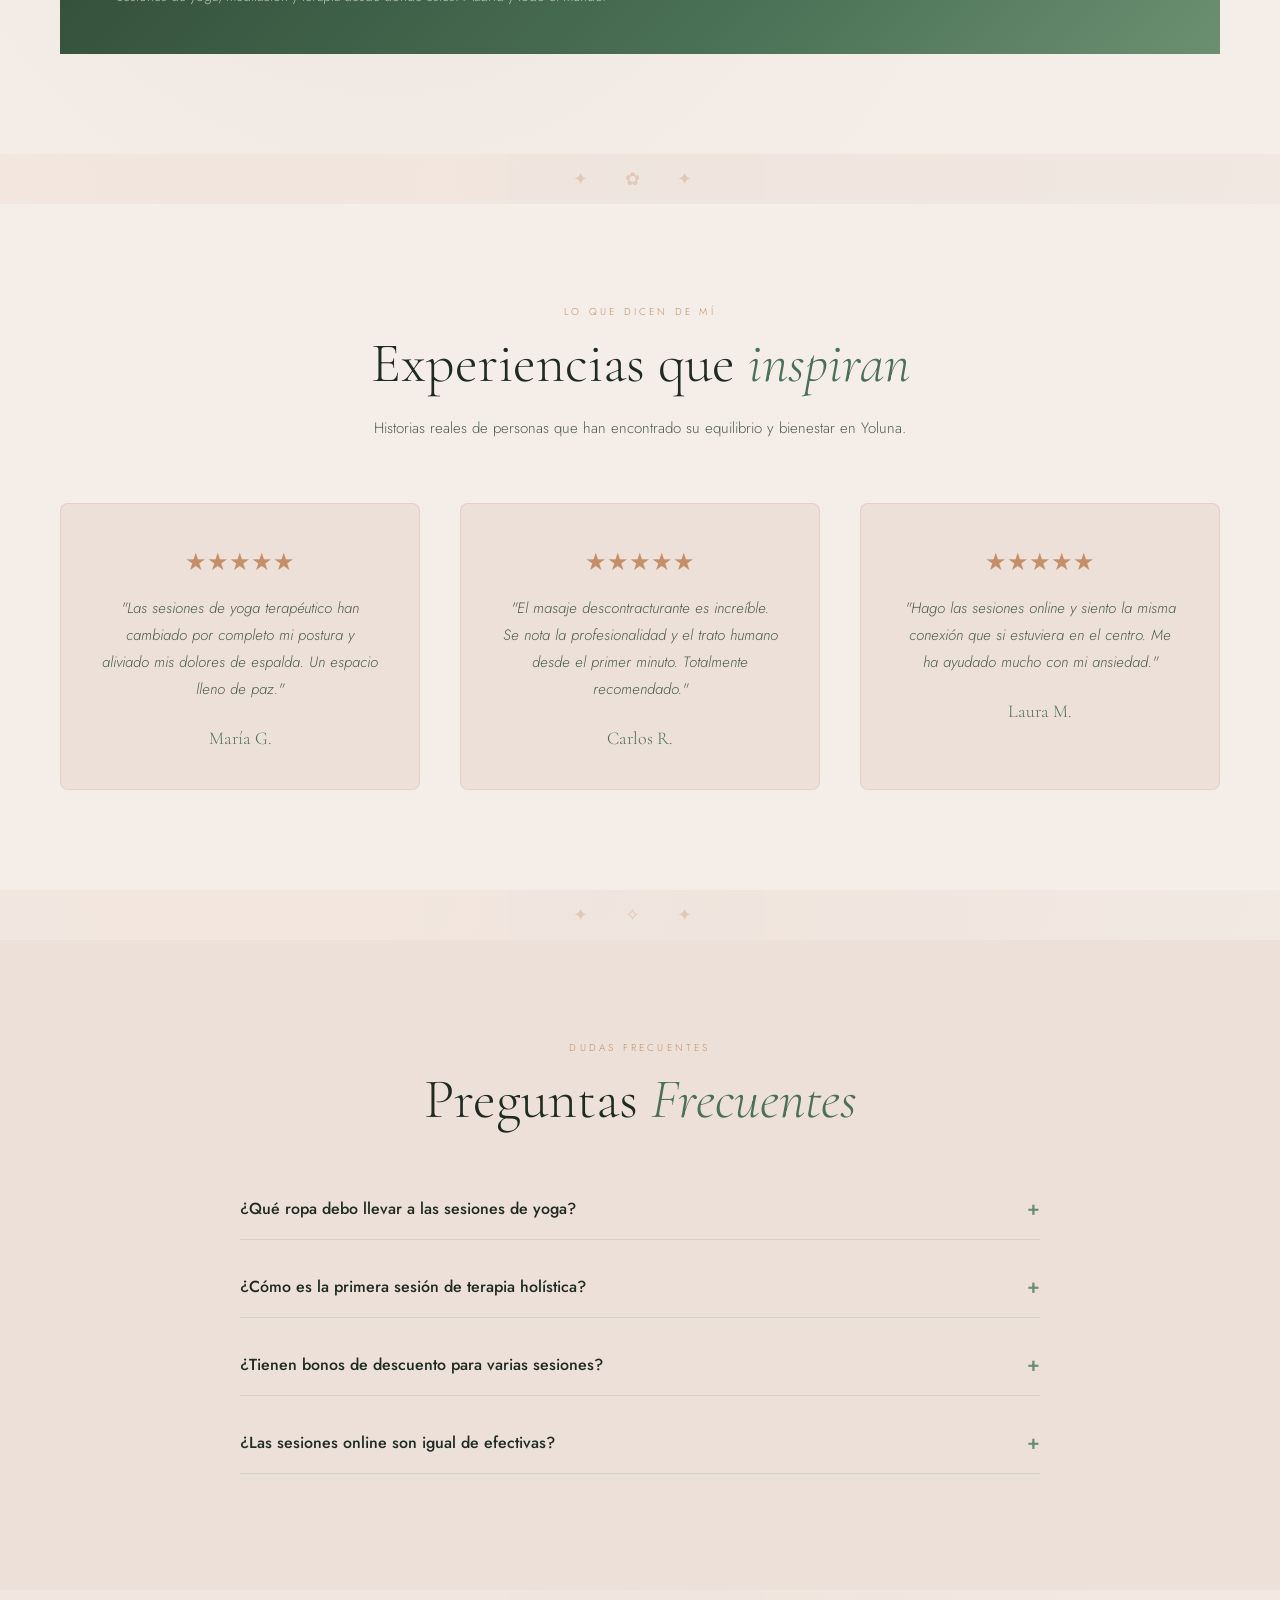
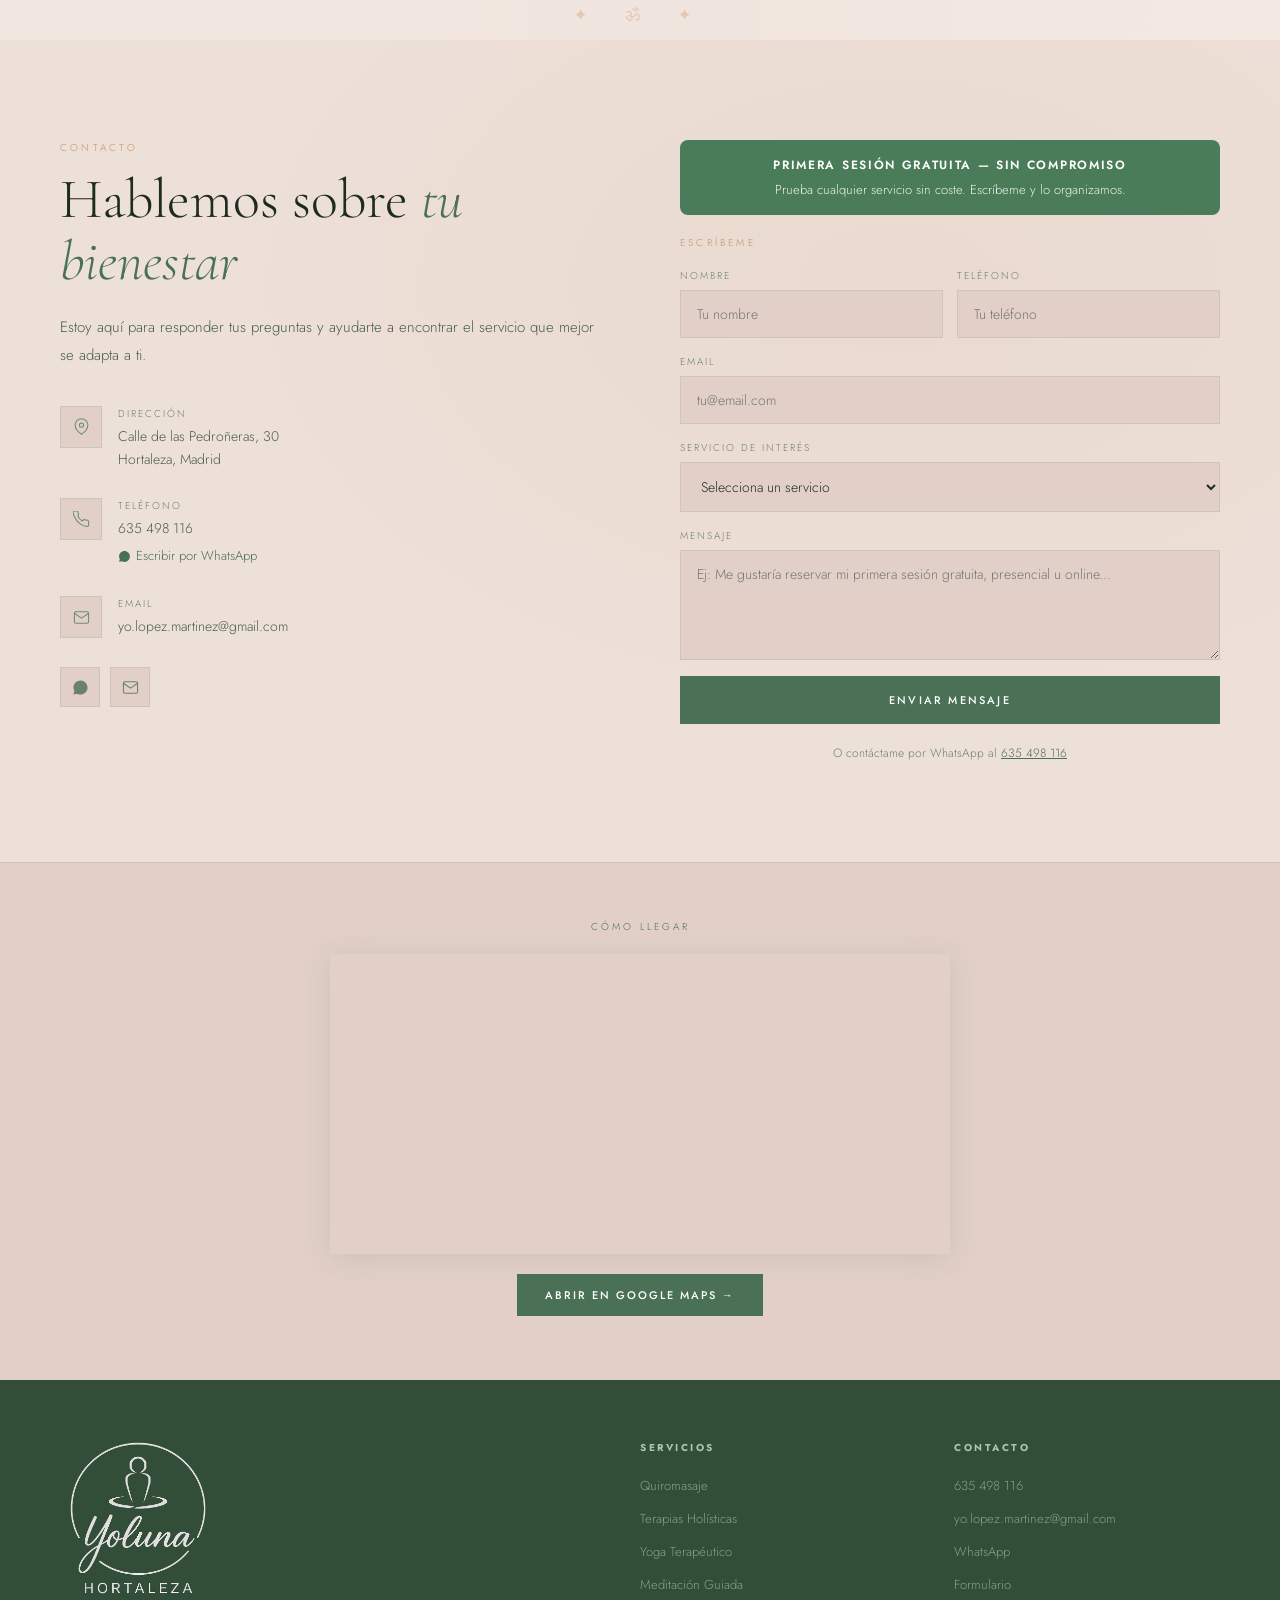
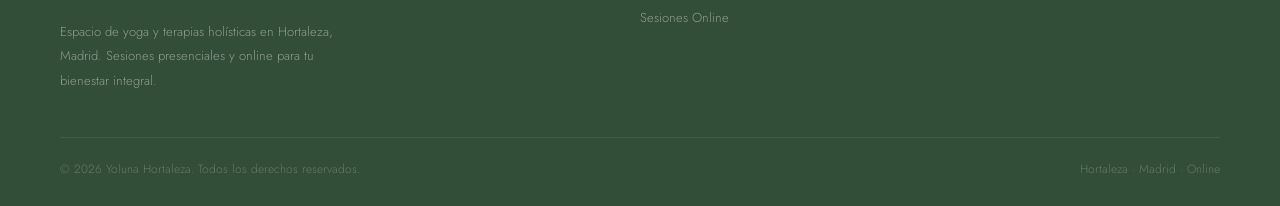
==== commit be3f057e: "fix: use transparent trimmed logo so it fills the nav height" ====
--- a/index.html
+++ b/index.html
@@ -202,7 +202,7 @@
 <!-- ══ NAV ══ -->
 <nav id="navbar">
   <a class="nav-logo" href="#hero">
-    <img src="logo.png" alt="Yoluna Hortaleza">
+    <img src="logo-clean.png" alt="Yoluna Hortaleza">
   </a>
   <ul class="nav-links">
     <li><a href="#nosotros">Sobre mí</a></li>
@@ -505,7 +505,7 @@
 <footer>
   <div class="footer-inner">
     <div class="footer-brand">
-      <img src="logo.png" alt="Yoluna Hortaleza">
+      <img src="logo-clean.png" alt="Yoluna Hortaleza">
       <p>Espacio de yoga y terapias holísticas en Hortaleza, Madrid. Sesiones presenciales y online para tu bienestar integral.</p>
     </div>
     <div class="footer-col">
--- a/styles.css
+++ b/styles.css
@@ -50,14 +50,14 @@
 nav {
   position: fixed; top: 0; left: 0; right: 0; z-index: 100;
   display: flex; align-items: center; justify-content: space-between;
-  padding: 0 56px; height: 140px; /* Aumentado para acomodar el logo de 130px */
+  padding: 0 56px; height: 96px; /* Altura equilibrada para logo de 88px */
   background: linear-gradient(135deg, var(--sage-deep) 0%, var(--sage-dark) 50%, var(--sage) 100%);
   transition: background 0.5s, box-shadow 0.5s, height 0.5s; /* Añadida transición de altura */
 }
 nav.scrolled {
   background: var(--sage-dark);
   box-shadow: 0 2px 20px rgba(50,77,56,0.3);
-  height: 90px; /* Hacemos la barra más pequeña al hacer scroll */
+  height: 76px; /* Hacemos la barra más pequeña al hacer scroll */
 }
 nav.scrolled .nav-logo img {
   height: 70px; /* Reducimos el logo al hacer scroll */
@@ -65,12 +65,10 @@
 }
 .nav-logo { display: flex; align-items: center; gap: 12px; text-decoration: none; }
 .nav-logo img {
-  height: 130px;
-  width: 130px;
-  object-fit: contain; /* Para que el logo no se corte */
-  border-radius: 50%;
-  mix-blend-mode: screen; /* Cambiado a screen por defecto */
-  filter: invert(1) contrast(1.2); /* Invertido por defecto para que sea blanco */
+  height: 88px;
+  width: 88px;
+  object-fit: contain; /* El logo (transparente) conserva su forma real al escalar */
+  filter: invert(1) contrast(1.2); /* Invertimos para que el trazo oscuro sea blanco */
   transition: transform 0.3s ease, height 0.5s ease, width 0.5s ease; /* Transiciones suaves */
 }
 nav.scrolled .nav-logo img {
@@ -268,9 +266,7 @@
 .footer-brand img {
   height: 156px;
   width: 156px;
-  object-fit: contain;
-  border-radius: 50%;
-  mix-blend-mode: screen; /* Para fondos oscuros, quita el negro y deja el blanco */
+  object-fit: contain; /* El logo (transparente) conserva su forma real al escalar */
   filter: invert(1) contrast(1.2); /* Invertimos para que el trazo negro sea blanco */
 }
 .footer-brand p { font-size: 13px; line-height: 1.85; color: rgba(255,255,255,0.45); max-width: 280px; margin-top: 18px; }
@@ -332,8 +328,8 @@
 
 /* ══ RESPONSIVE ══ */
 @media (max-width: 768px) {
-  nav { padding: 0 20px; height: 115px; } /* Ajustado para móvil */
-  .nav-logo img { height: 104px; width: 104px; } /* Aumentado un 30% desde 80px */
+  nav { padding: 0 20px; height: 84px; } /* Altura equilibrada para móvil */
+  .nav-logo img { height: 76px; width: 76px; }
   .nav-links, .nav-cta { display: none; }
   .hamburger { display: flex; }
   .hero-title { font-size: clamp(50px, 13vw, 72px); }
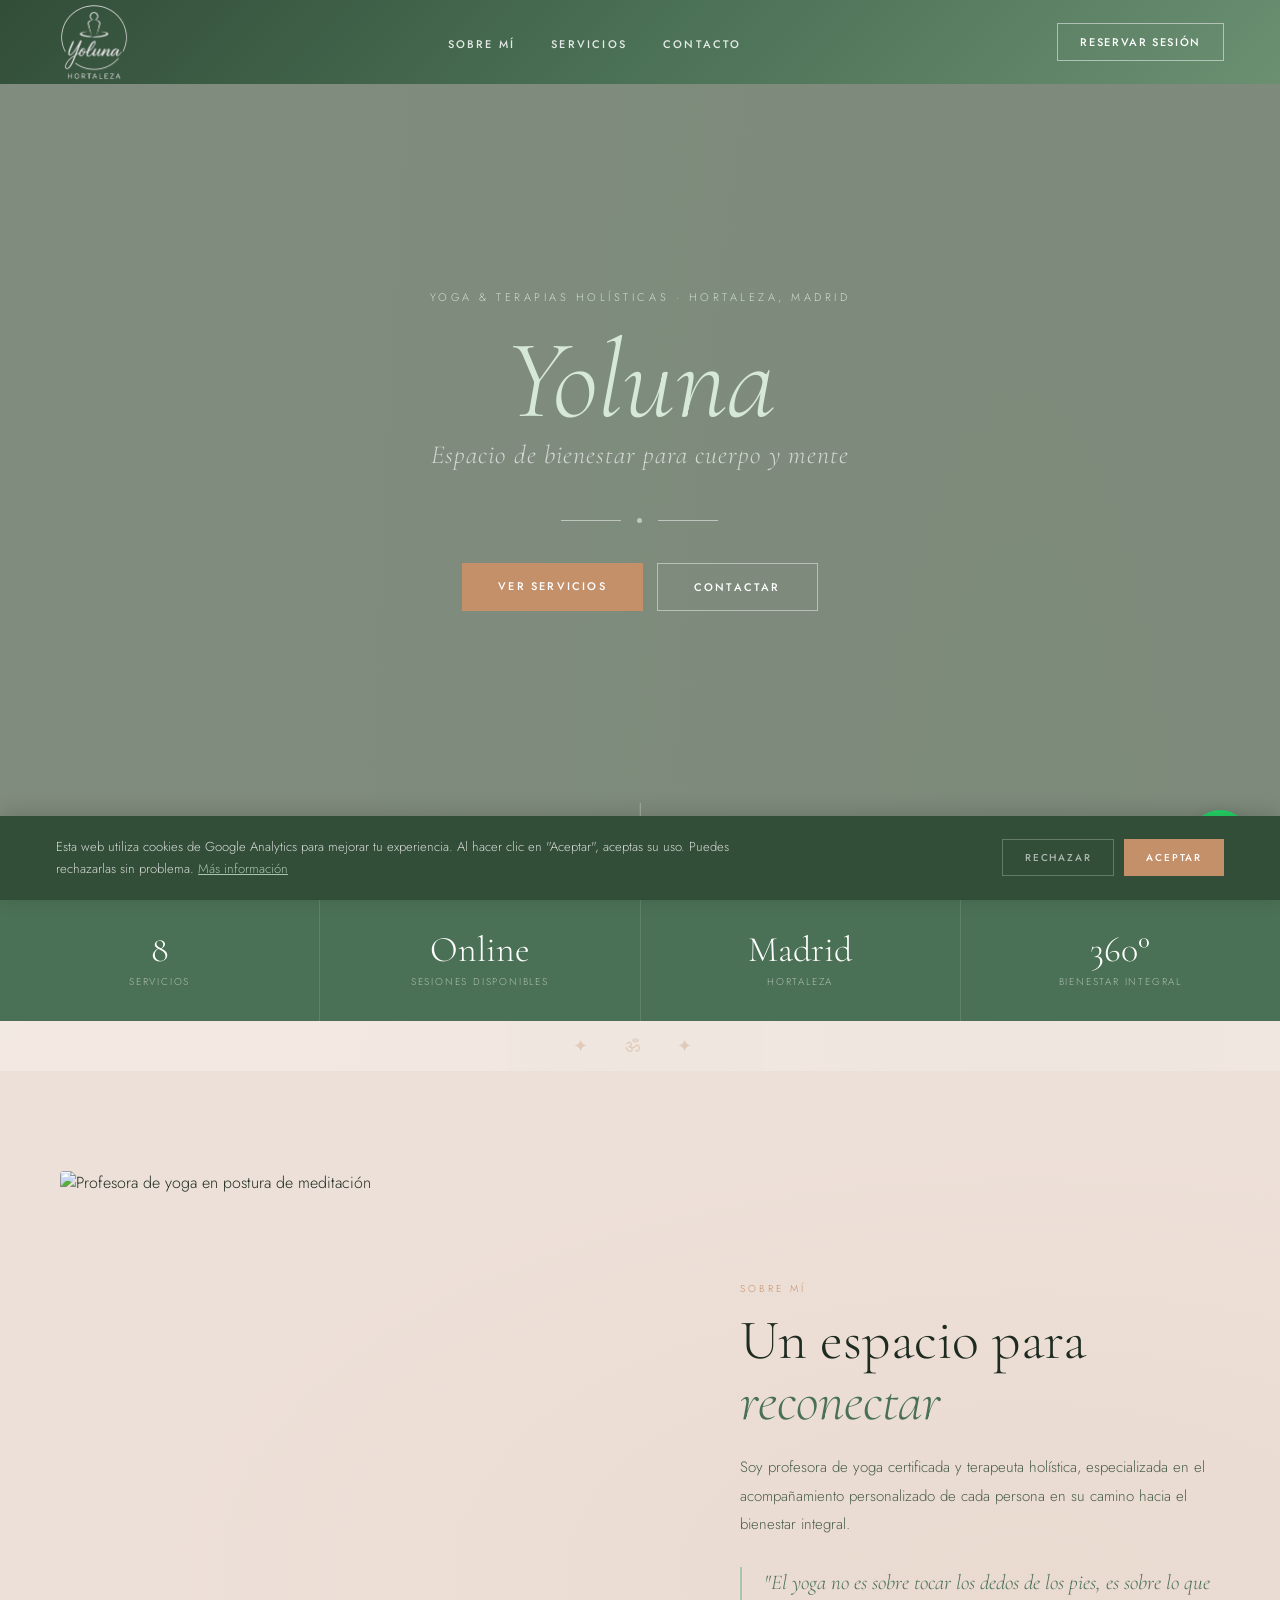
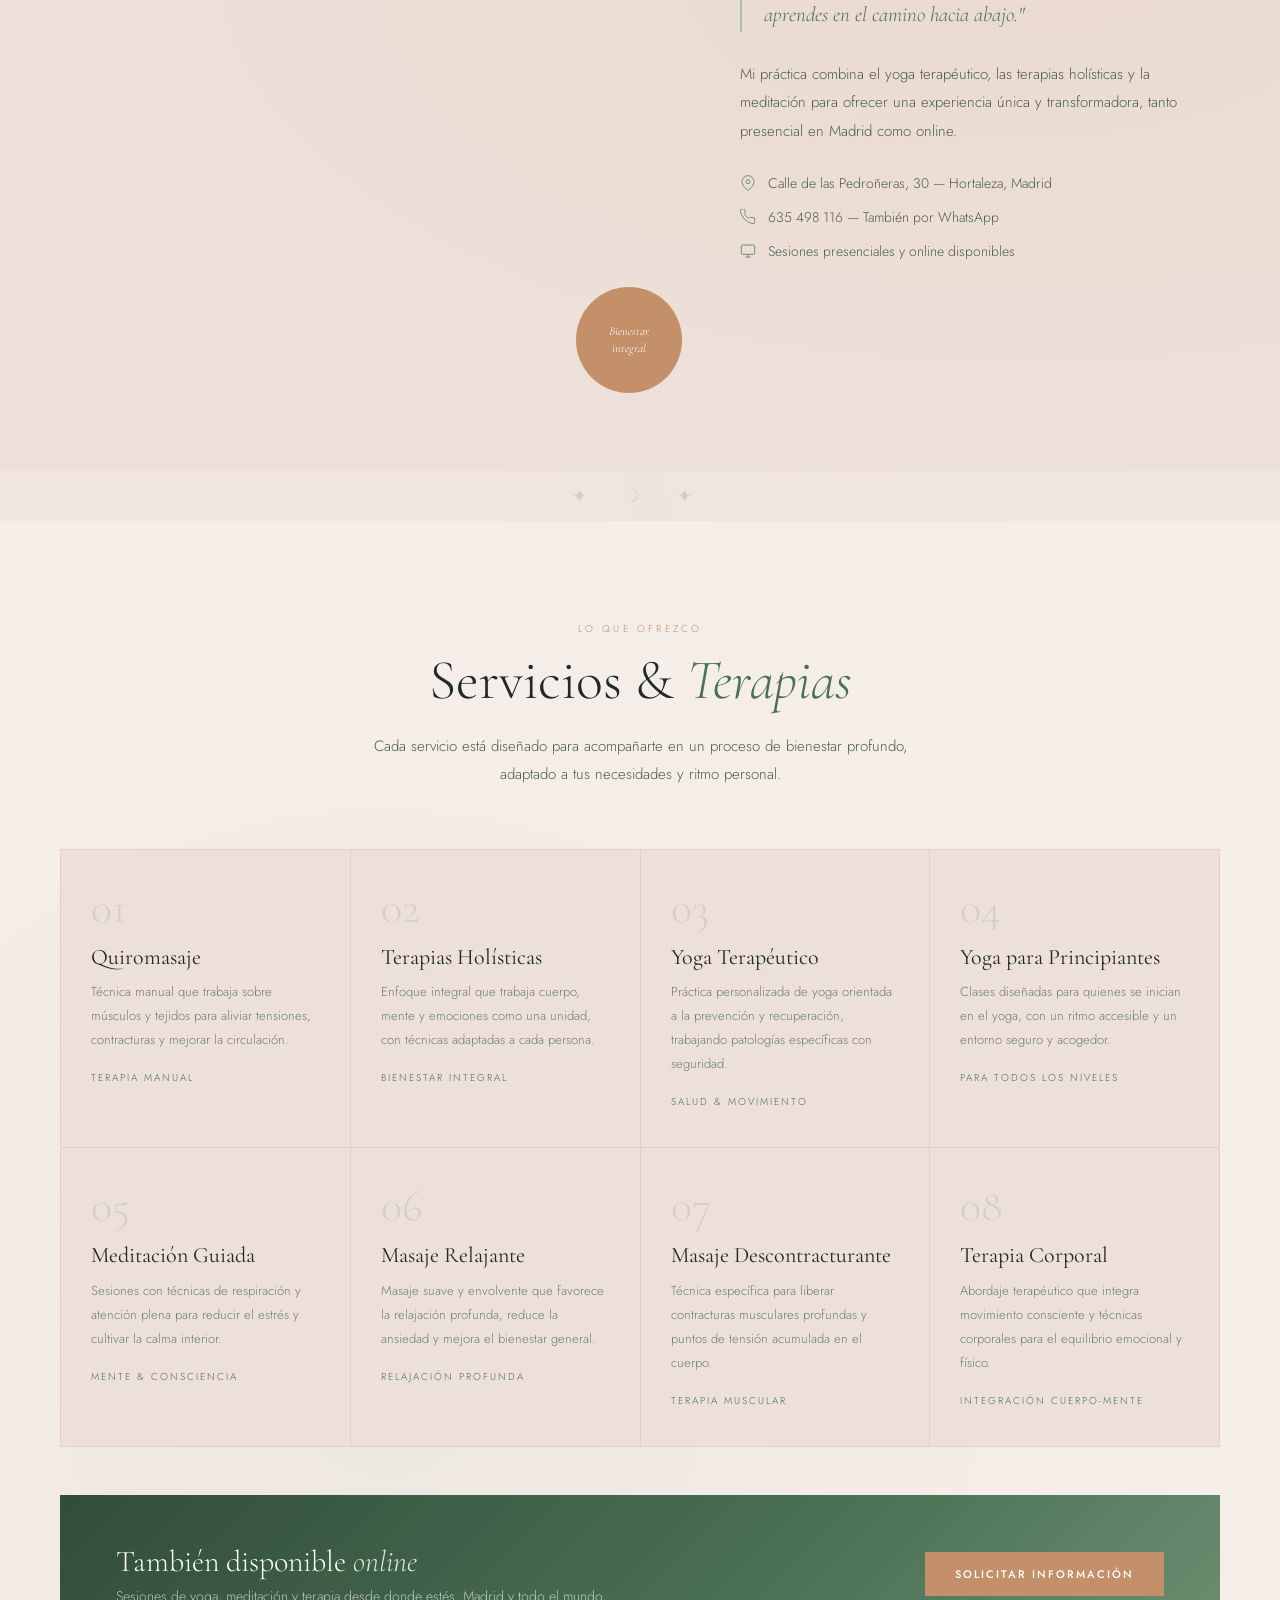
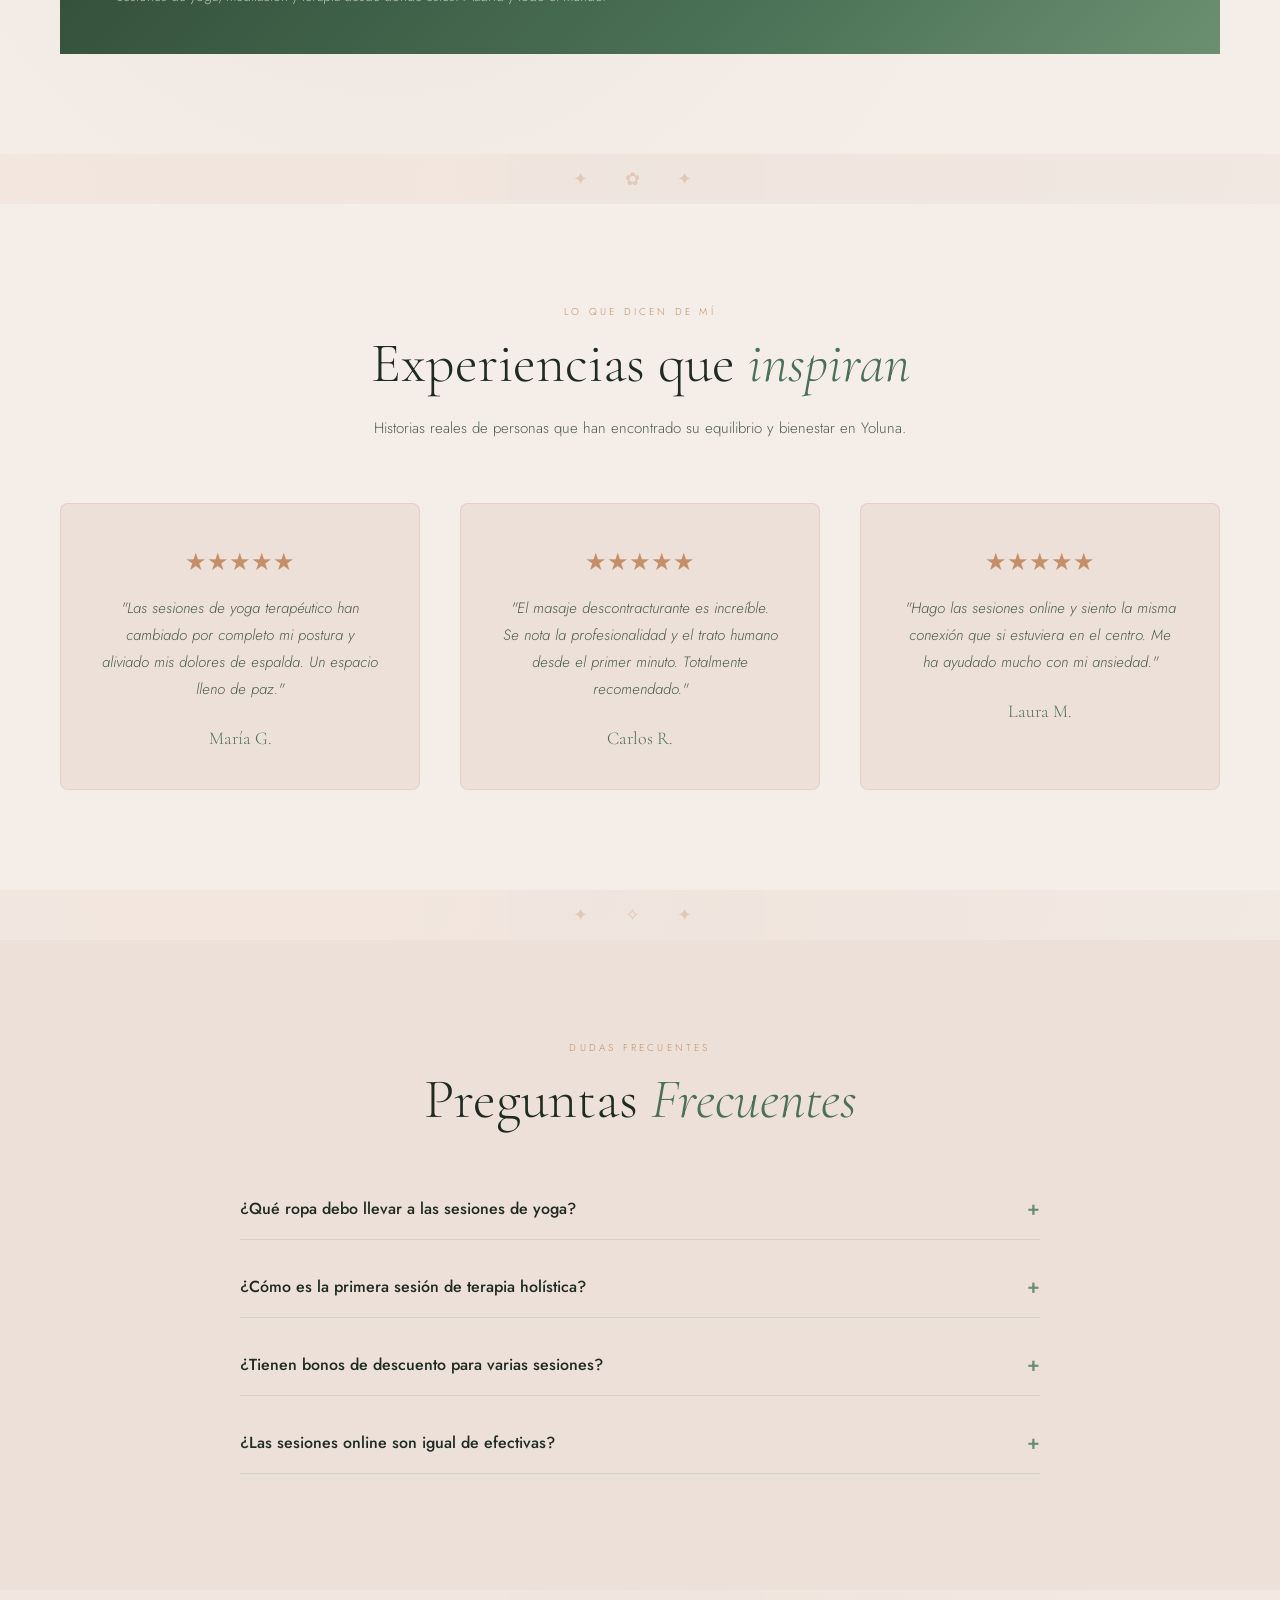
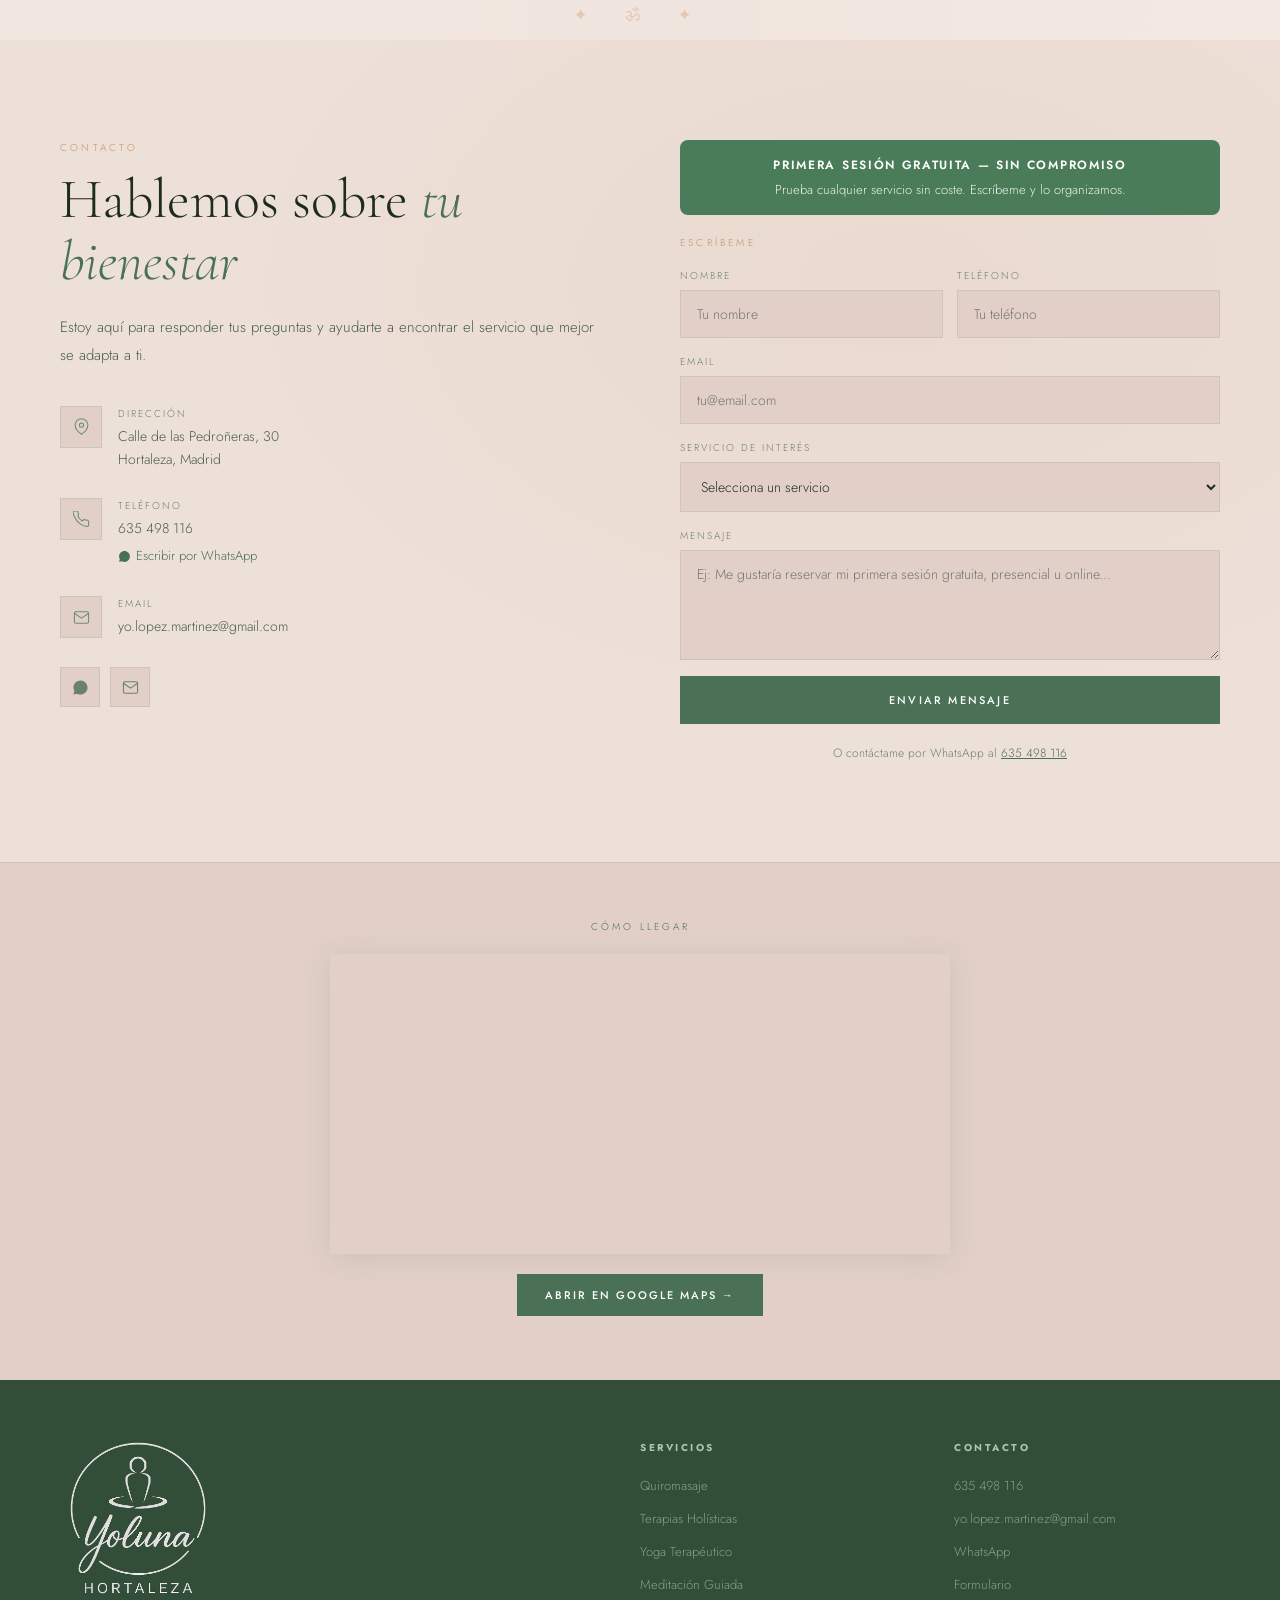
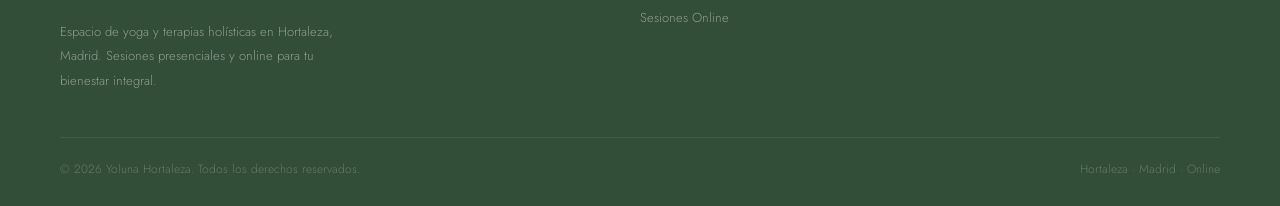
==== commit 5fcbea42: "fix: repair analytics consent handling" ====
--- a/index.html
+++ b/index.html
@@ -5,11 +5,20 @@
   <script>
     window.dataLayer = window.dataLayer || [];
     function gtag(){dataLayer.push(arguments);}
+    // Restore the persisted choice before the default, so a reload after
+    // acceptance does not send a denied first hit. A legacy value of "1"
+    // is ambiguous and stays denied until the visitor chooses again.
+    var persistedConsentChoice = (function() {
+      try {
+        var match = document.cookie.match(/(?:^|; )yoluna_cookies_ok=([^;]*)/);
+        return match ? decodeURIComponent(match[1]) : '';
+      } catch (e) { return ''; }
+    })();
     gtag('consent', 'default', {
       'ad_storage': 'denied',
       'ad_user_data': 'denied',
       'ad_personalization': 'denied',
-      'analytics_storage': 'denied',
+      'analytics_storage': persistedConsentChoice === 'accepted' ? 'granted' : 'denied',
       'functionality_storage': 'granted',
       'personalization_storage': 'denied',
       'security_storage': 'granted',
@@ -542,9 +551,6 @@
   </svg>
 </a>
 
-<script>document.getElementById('year').textContent = new Date().getFullYear();</script>
-<script src="script.js"></script>
-
 <!-- ══ AVISO DE COOKIES ══ -->
 <div id="cookieConsent" class="cookie-consent">
   <p>Esta web utiliza cookies de Google Analytics para mejorar tu experiencia. Al hacer clic en "Aceptar", aceptas su uso. Puedes rechazarlas sin problema. <a href="https://policies.google.com/privacy" target="_blank">Más información</a></p>
@@ -554,5 +560,8 @@
   </div>
 </div>
 
+<script>document.getElementById('year').textContent = new Date().getFullYear();</script>
+<script src="script.js"></script>
+
 </body>
 </html>
--- a/styles.css
+++ b/styles.css
@@ -50,23 +50,23 @@
 nav {
   position: fixed; top: 0; left: 0; right: 0; z-index: 100;
   display: flex; align-items: center; justify-content: space-between;
-  padding: 0 56px; height: 96px; /* Altura equilibrada para logo de 88px */
+  padding: 0 56px; height: 84px; /* Altura equilibrada para logo de 76px */
   background: linear-gradient(135deg, var(--sage-deep) 0%, var(--sage-dark) 50%, var(--sage) 100%);
   transition: background 0.5s, box-shadow 0.5s, height 0.5s; /* Añadida transición de altura */
 }
 nav.scrolled {
   background: var(--sage-dark);
   box-shadow: 0 2px 20px rgba(50,77,56,0.3);
-  height: 76px; /* Hacemos la barra más pequeña al hacer scroll */
+  height: 66px; /* Hacemos la barra más pequeña al hacer scroll */
 }
 nav.scrolled .nav-logo img {
-  height: 70px; /* Reducimos el logo al hacer scroll */
-  width: 70px;
+  height: 60px; /* Reducimos el logo al hacer scroll */
+  width: 60px;
 }
 .nav-logo { display: flex; align-items: center; gap: 12px; text-decoration: none; }
 .nav-logo img {
-  height: 88px;
-  width: 88px;
+  height: 76px;
+  width: 76px;
   object-fit: contain; /* El logo (transparente) conserva su forma real al escalar */
   filter: invert(1) contrast(1.2); /* Invertimos para que el trazo oscuro sea blanco */
   transition: transform 0.3s ease, height 0.5s ease, width 0.5s ease; /* Transiciones suaves */
@@ -328,8 +328,8 @@
 
 /* ══ RESPONSIVE ══ */
 @media (max-width: 768px) {
-  nav { padding: 0 20px; height: 84px; } /* Altura equilibrada para móvil */
-  .nav-logo img { height: 76px; width: 76px; }
+  nav { padding: 0 20px; height: 72px; } /* Altura equilibrada para móvil */
+  .nav-logo img { height: 64px; width: 64px; }
   .nav-links, .nav-cta { display: none; }
   .hamburger { display: flex; }
   .hero-title { font-size: clamp(50px, 13vw, 72px); }
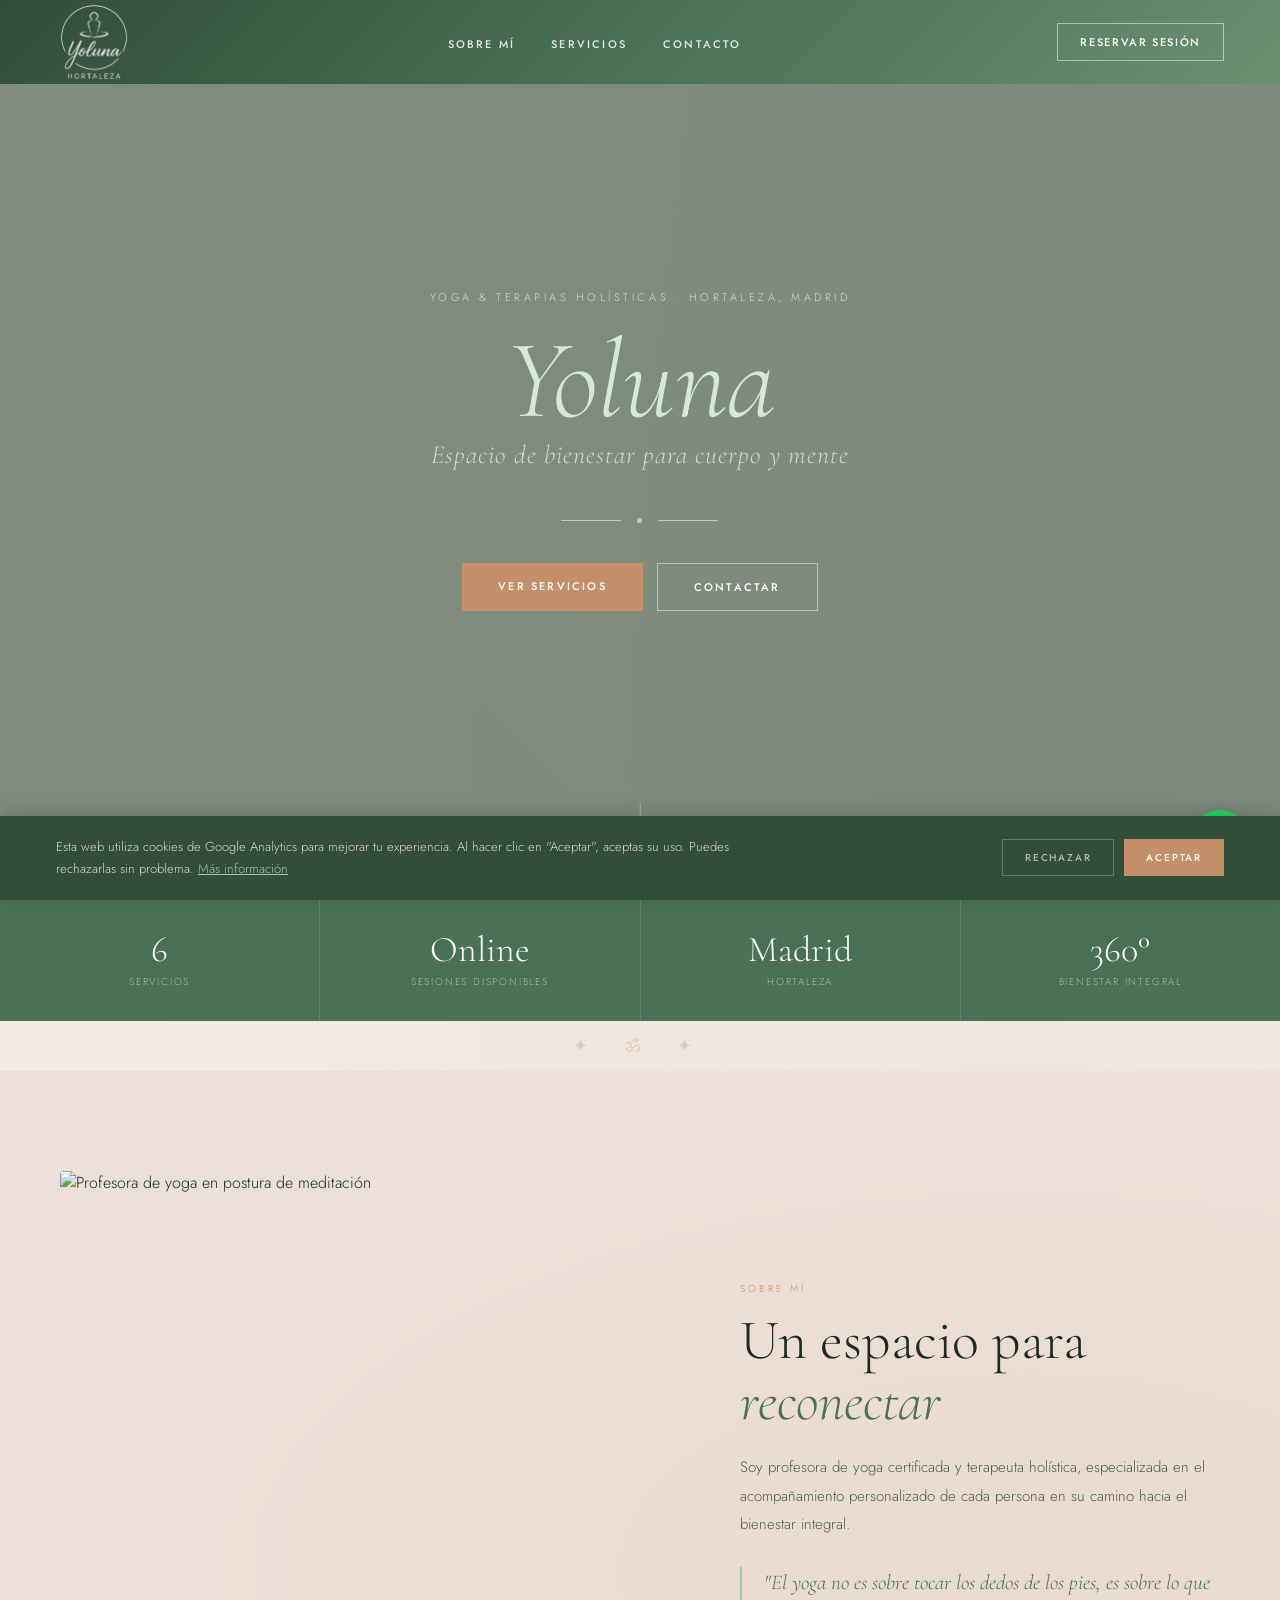
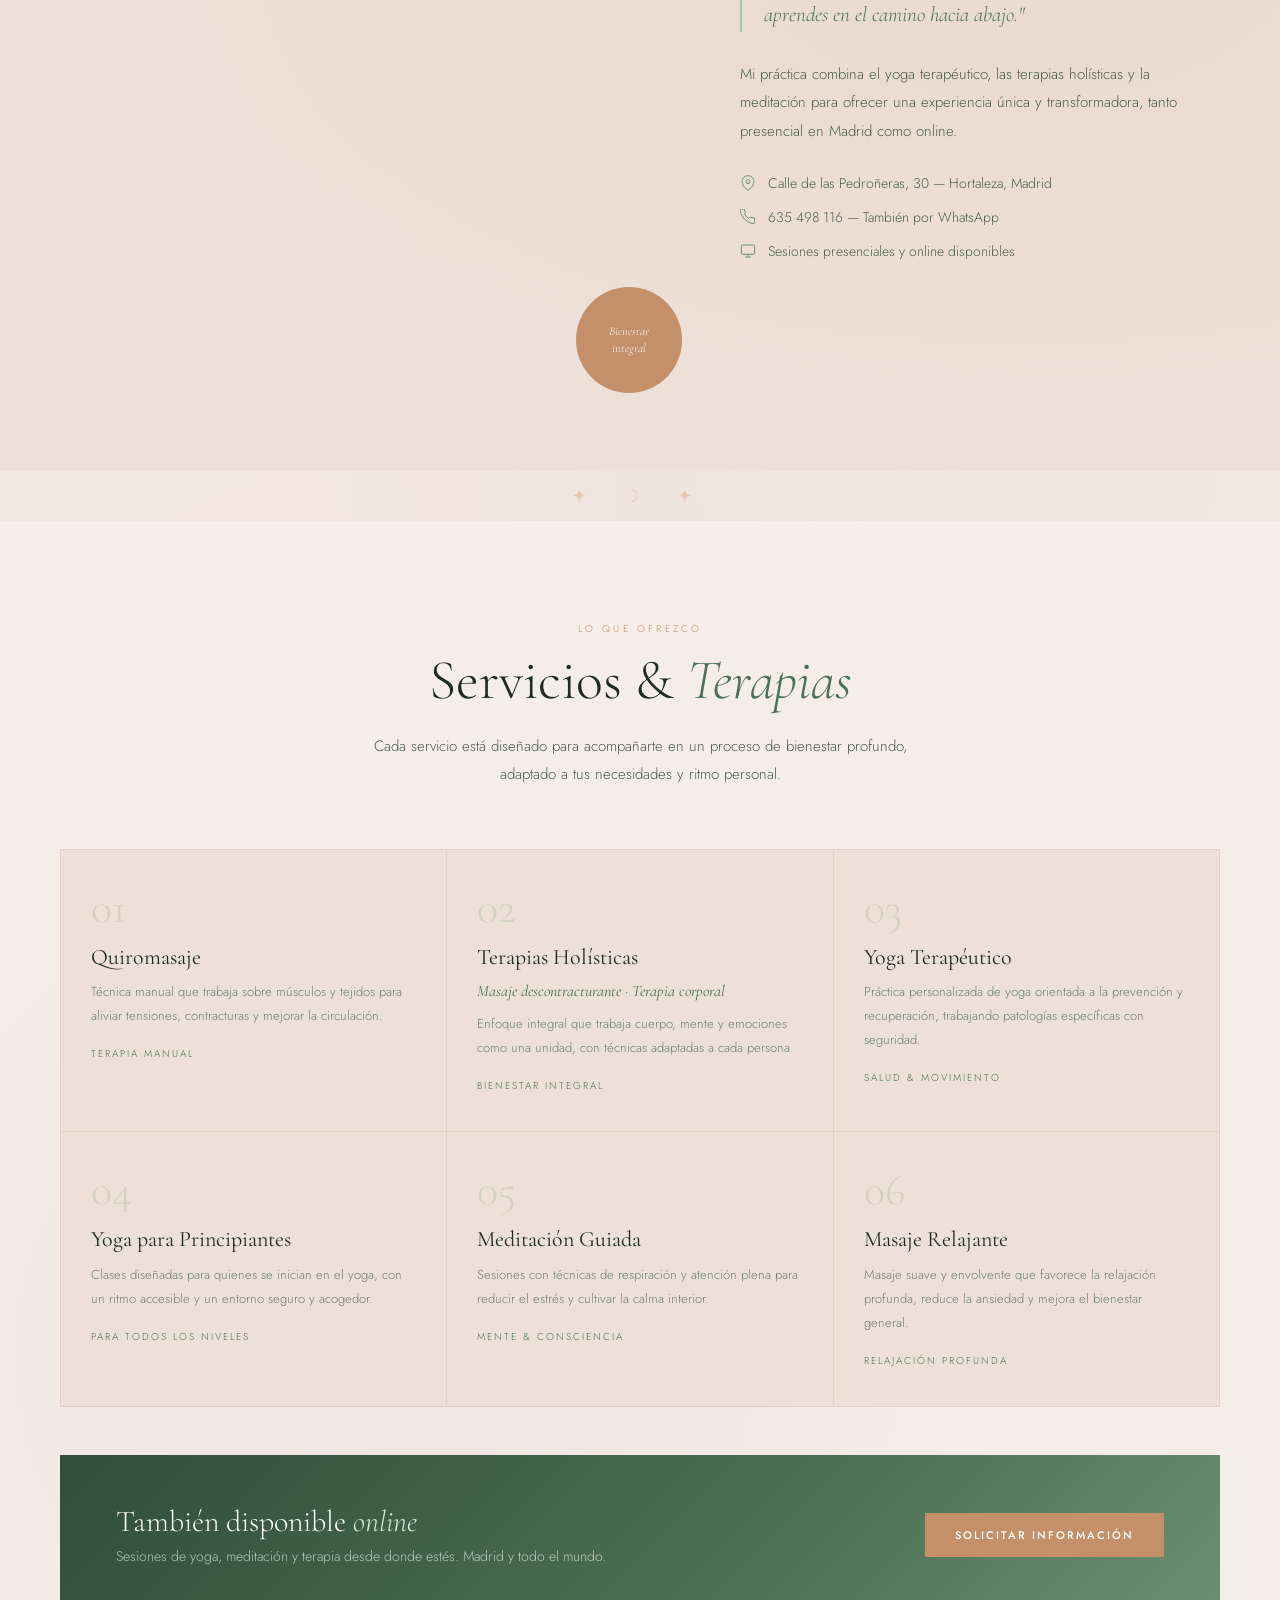
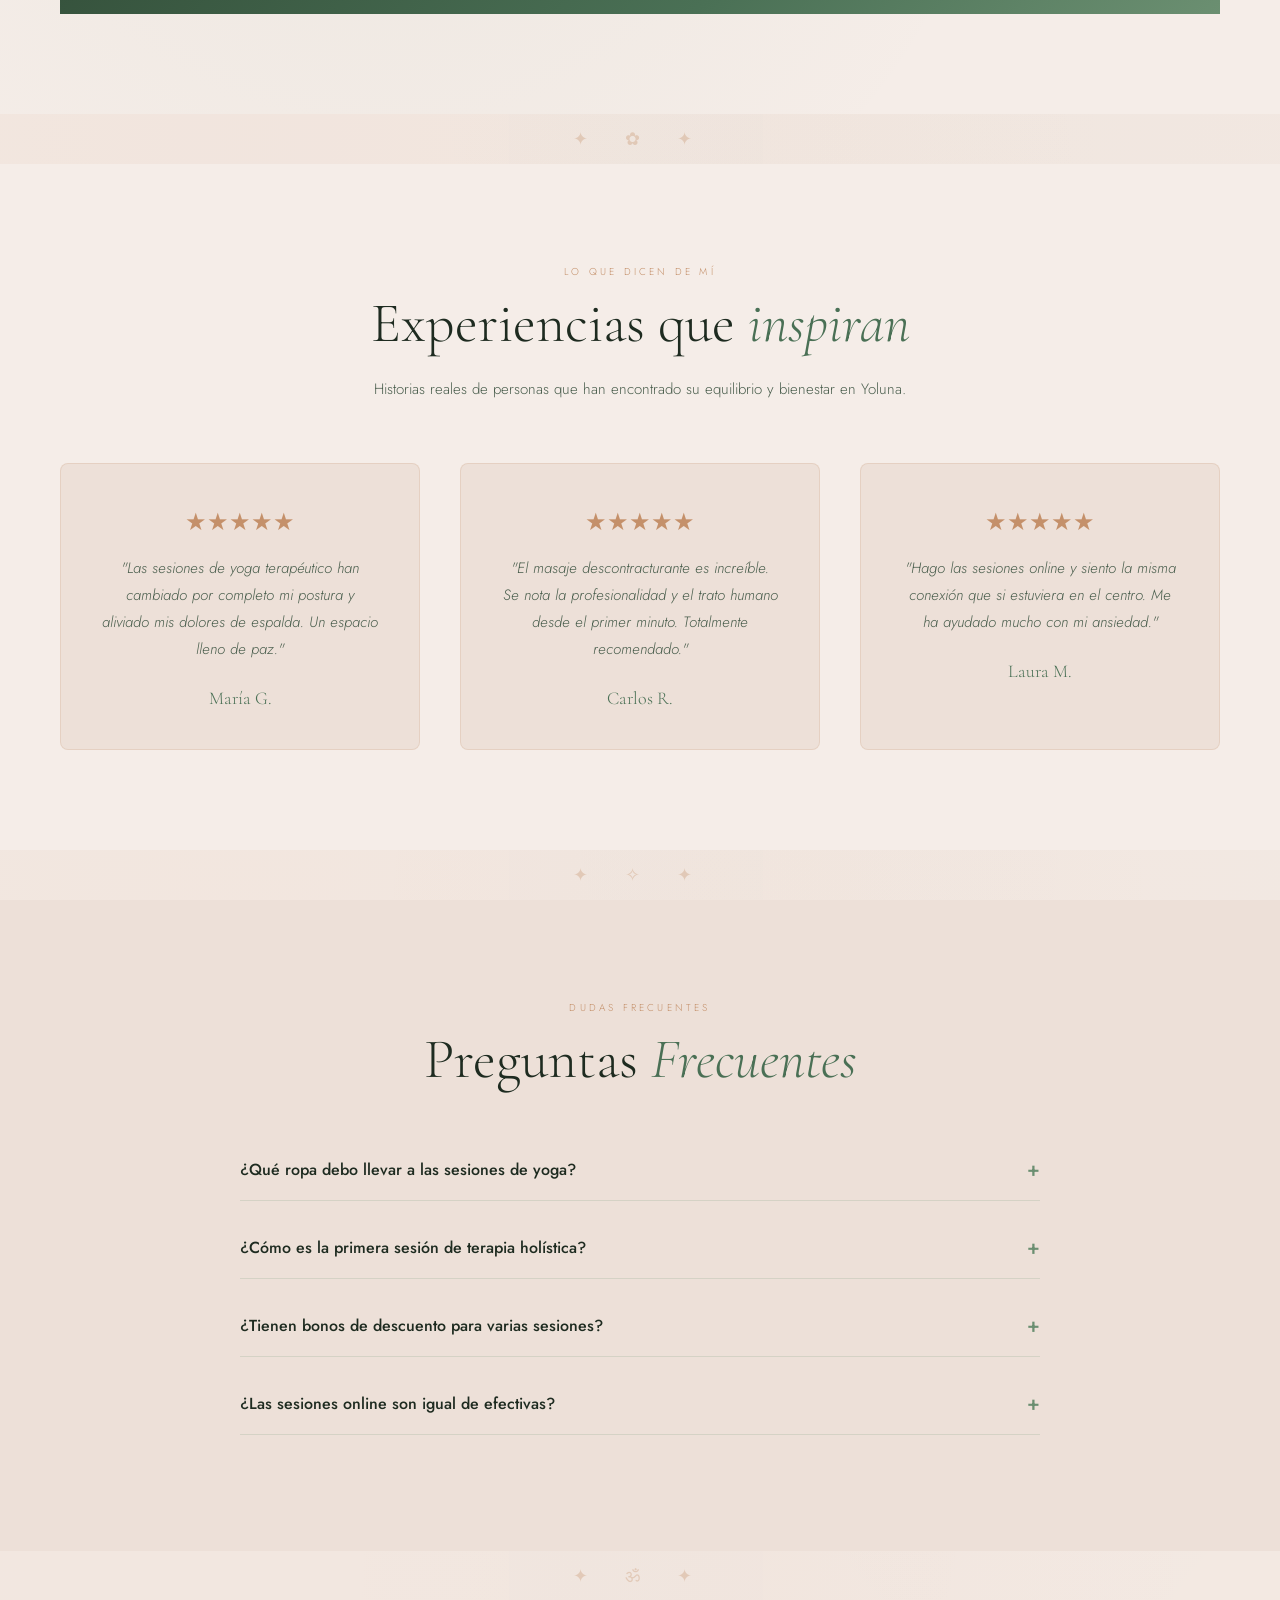
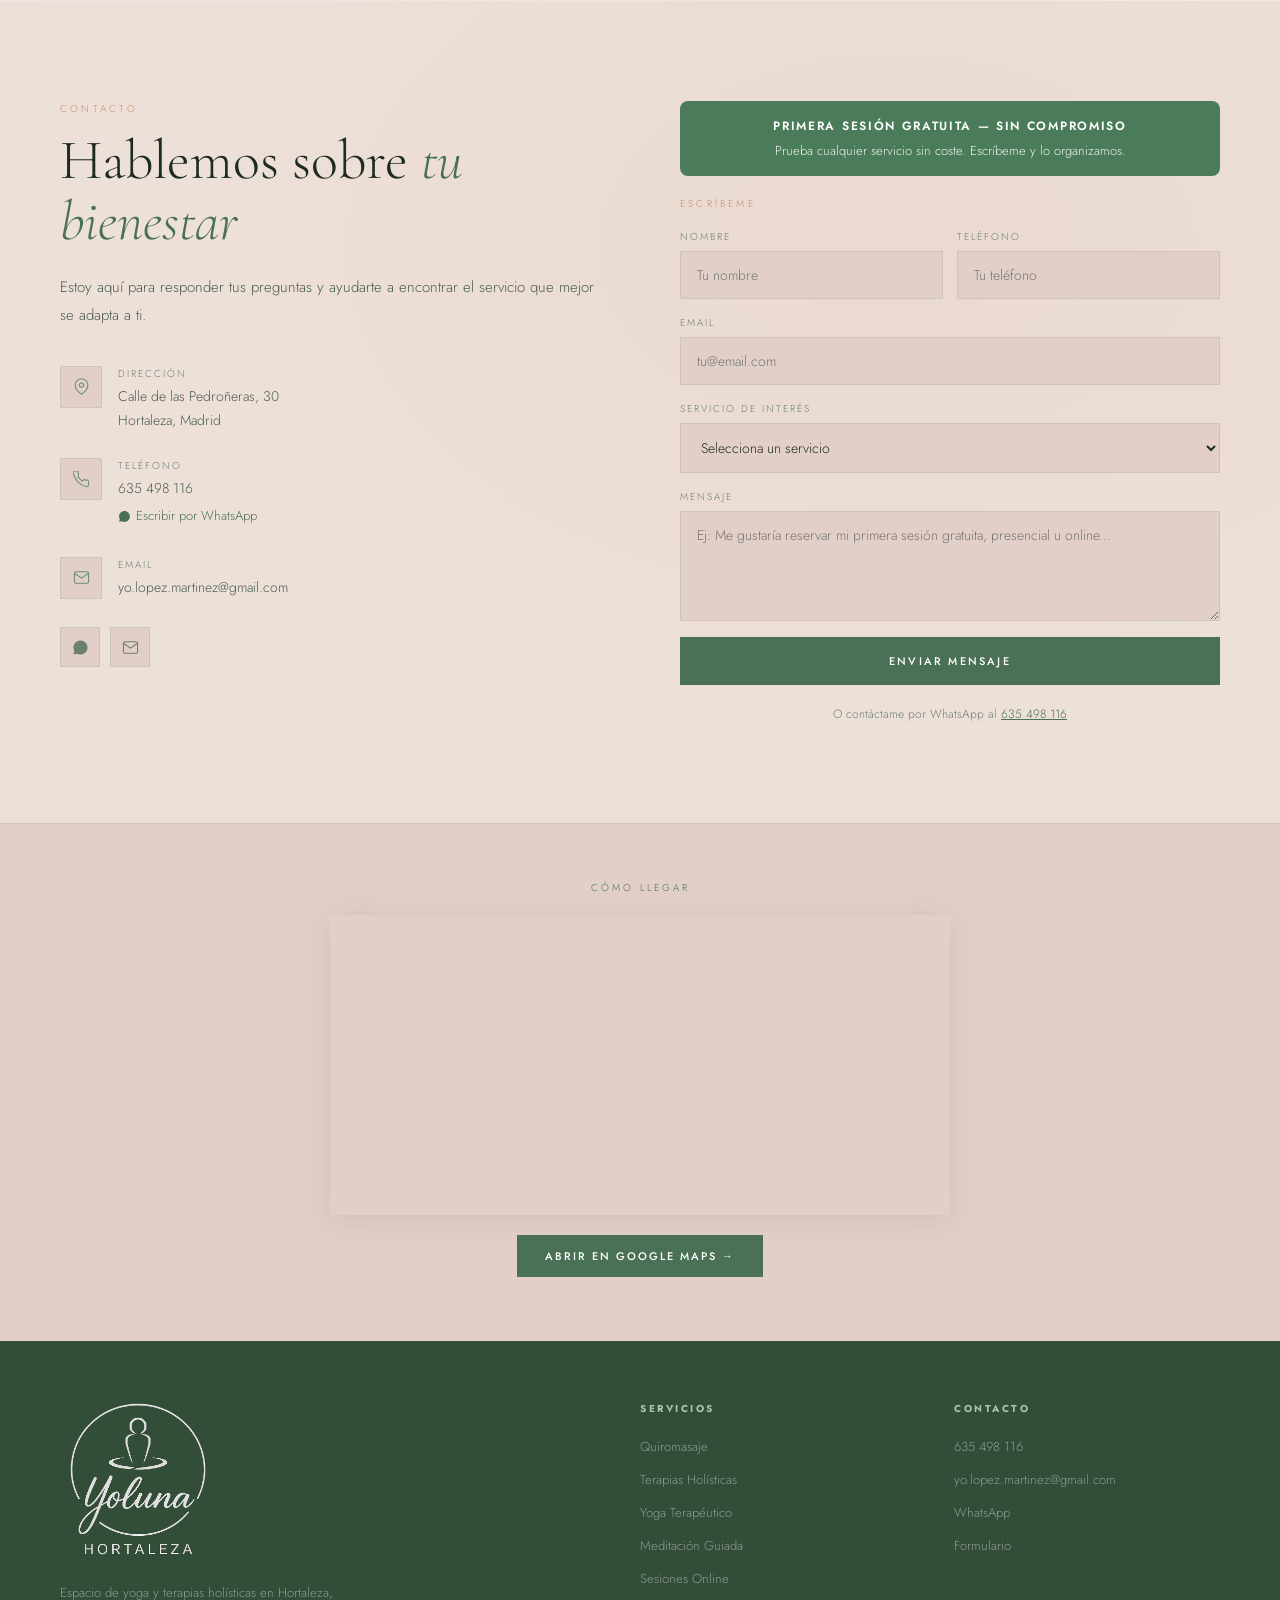
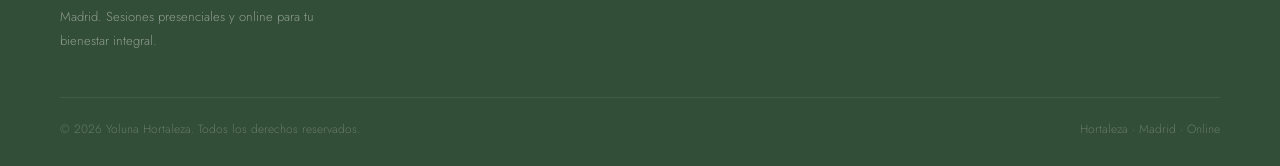
==== commit f27e639f: "feat: integrar masaje descontracturante y terapia corporal en terapias holísticas" ====
--- a/index.html
+++ b/index.html
@@ -116,8 +116,6 @@
             { "@type": "Offer", "itemOffered": { "@type": "Service", "name": "Yoga Terapéutico" } },
             { "@type": "Offer", "itemOffered": { "@type": "Service", "name": "Meditación Guiada" } },
             { "@type": "Offer", "itemOffered": { "@type": "Service", "name": "Masaje Relajante" } },
-            { "@type": "Offer", "itemOffered": { "@type": "Service", "name": "Masaje Descontracturante" } },
-            { "@type": "Offer", "itemOffered": { "@type": "Service", "name": "Terapia Corporal" } },
             { "@type": "Offer", "itemOffered": { "@type": "Service", "name": "Sesiones Online" } }
           ]
         }
@@ -263,7 +261,7 @@
 
 <!-- ══ STRIP ══ -->
 <div class="intro-strip">
-  <div class="intro-stat"><div class="num">8</div><div class="label">Servicios</div></div>
+  <div class="intro-stat"><div class="num">6</div><div class="label">Servicios</div></div>
   <div class="intro-stat"><div class="num">Online</div><div class="label">Sesiones disponibles</div></div>
   <div class="intro-stat"><div class="num">Madrid</div><div class="label">Hortaleza</div></div>
   <div class="intro-stat"><div class="num">360°</div><div class="label">Bienestar integral</div></div>
@@ -317,13 +315,11 @@
     </div>
     <div class="services-grid">
       <div class="service-card fade-in"><div class="service-number">01</div><h3 class="service-name">Quiromasaje</h3><p class="service-desc">Técnica manual que trabaja sobre músculos y tejidos para aliviar tensiones, contracturas y mejorar la circulación.</p><span class="service-tag">Terapia manual</span></div>
-      <div class="service-card fade-in d1"><div class="service-number">02</div><h3 class="service-name">Terapias Holísticas</h3><p class="service-desc">Enfoque integral que trabaja cuerpo, mente y emociones como una unidad, con técnicas adaptadas a cada persona.</p><span class="service-tag">Bienestar integral</span></div>
+      <div class="service-card fade-in d1"><div class="service-number">02</div><h3 class="service-name">Terapias Holísticas</h3><p class="service-sub">Masaje descontracturante · Terapia corporal</p><p class="service-desc">Enfoque integral que trabaja cuerpo, mente y emociones como una unidad, con técnicas adaptadas a cada persona.</p><span class="service-tag">Bienestar integral</span></div>
       <div class="service-card fade-in d2"><div class="service-number">03</div><h3 class="service-name">Yoga Terapéutico</h3><p class="service-desc">Práctica personalizada de yoga orientada a la prevención y recuperación, trabajando patologías específicas con seguridad.</p><span class="service-tag">Salud &amp; movimiento</span></div>
       <div class="service-card fade-in"><div class="service-number">04</div><h3 class="service-name">Yoga para Principiantes</h3><p class="service-desc">Clases diseñadas para quienes se inician en el yoga, con un ritmo accesible y un entorno seguro y acogedor.</p><span class="service-tag">Para todos los niveles</span></div>
       <div class="service-card fade-in d1"><div class="service-number">05</div><h3 class="service-name">Meditación Guiada</h3><p class="service-desc">Sesiones con técnicas de respiración y atención plena para reducir el estrés y cultivar la calma interior.</p><span class="service-tag">Mente &amp; consciencia</span></div>
       <div class="service-card fade-in d2"><div class="service-number">06</div><h3 class="service-name">Masaje Relajante</h3><p class="service-desc">Masaje suave y envolvente que favorece la relajación profunda, reduce la ansiedad y mejora el bienestar general.</p><span class="service-tag">Relajación profunda</span></div>
-      <div class="service-card fade-in"><div class="service-number">07</div><h3 class="service-name">Masaje Descontracturante</h3><p class="service-desc">Técnica específica para liberar contracturas musculares profundas y puntos de tensión acumulada en el cuerpo.</p><span class="service-tag">Terapia muscular</span></div>
-      <div class="service-card fade-in d1"><div class="service-number">08</div><h3 class="service-name">Terapia Corporal</h3><p class="service-desc">Abordaje terapéutico que integra movimiento consciente y técnicas corporales para el equilibrio emocional y físico.</p><span class="service-tag">Integración cuerpo-mente</span></div>
     </div>
     <div class="online-banner fade-in">
       <div>
@@ -470,13 +466,11 @@
           <select id="servicio" name="servicio">
             <option value="">Selecciona un servicio</option>
             <option>Quiromasaje</option>
-            <option>Terapias Holísticas</option>
+            <option value="Terapias Holísticas">Terapias Holísticas — masaje descontracturante y terapia corporal</option>
             <option>Yoga Terapéutico</option>
             <option>Yoga para Principiantes</option>
             <option>Meditación Guiada</option>
             <option>Masaje Relajante</option>
-            <option>Masaje Descontracturante</option>
-            <option>Terapia Corporal</option>
             <option>Sesión Online</option>
           </select>
         </div>
--- a/styles.css
+++ b/styles.css
@@ -197,7 +197,7 @@
 .services-header { text-align: center; margin-bottom: 60px; }
 .services-header .section-body { margin: 0 auto; text-align: center; }
 
-.services-grid { display: grid; grid-template-columns: repeat(auto-fill, minmax(270px, 1fr)); gap: 1px; background: var(--cream-deep); border: 1px solid var(--cream-deep); }
+.services-grid { display: grid; grid-template-columns: repeat(auto-fit, minmax(300px, 1fr)); gap: 1px; background: var(--cream-deep); border: 1px solid var(--cream-deep); }
 .service-card { background: var(--cream-warm); padding: 36px 30px; position: relative; overflow: hidden; transition: background 0.4s; }
 .service-card::after { content: ''; position: absolute; bottom: 0; left: 0; right: 0; height: 2px; background: linear-gradient(90deg, var(--sage-dark), var(--rose)); transform: scaleX(0); transform-origin: left; transition: transform 0.45s ease; }
 .service-card:hover { background: var(--cream-deep); }
@@ -205,6 +205,8 @@
 
 .service-number { font-family: 'Cormorant Garamond', serif; font-size: 44px; font-weight: 300; color: rgba(107,143,113,0.2); line-height: 1; margin-bottom: 14px; }
 .service-name { font-family: 'Cormorant Garamond', serif; font-size: 22px; font-weight: 400; color: var(--text); margin-bottom: 10px; line-height: 1.2; }
+/* Intermediate hierarchy between service title and description */
+.service-sub { font-family: 'Cormorant Garamond', serif; font-size: 16px; font-weight: 400; font-style: italic; color: var(--sage-dark); line-height: 1.4; margin-bottom: 10px; }
 .service-desc { font-size: 13px; line-height: 1.85; color: var(--text-light); }
 .service-tag { display: inline-block; margin-top: 18px; font-size: 10px; letter-spacing: 0.2em; text-transform: uppercase; color: var(--sage-dark); }
 
@@ -236,6 +238,7 @@
 .form-group { display: flex; flex-direction: column; gap: 7px; }
 .form-group label { font-size: 10px; letter-spacing: 0.2em; text-transform: uppercase; color: var(--text-light); }
 .form-group input, .form-group textarea, .form-group select { background: var(--cream-deep); border: 1px solid var(--border); color: var(--text); font-family: 'Jost', sans-serif; font-size: 14px; font-weight: 300; padding: 13px 16px; outline: none; transition: border-color 0.3s; resize: vertical; }
+.form-group select { width: 100%; min-width: 0; }
 .form-group input:focus, .form-group textarea:focus, .form-group select:focus { border-color: var(--sage); }
 .form-group select option { background: var(--cream-deep); }
 .form-group textarea { min-height: 110px; }
